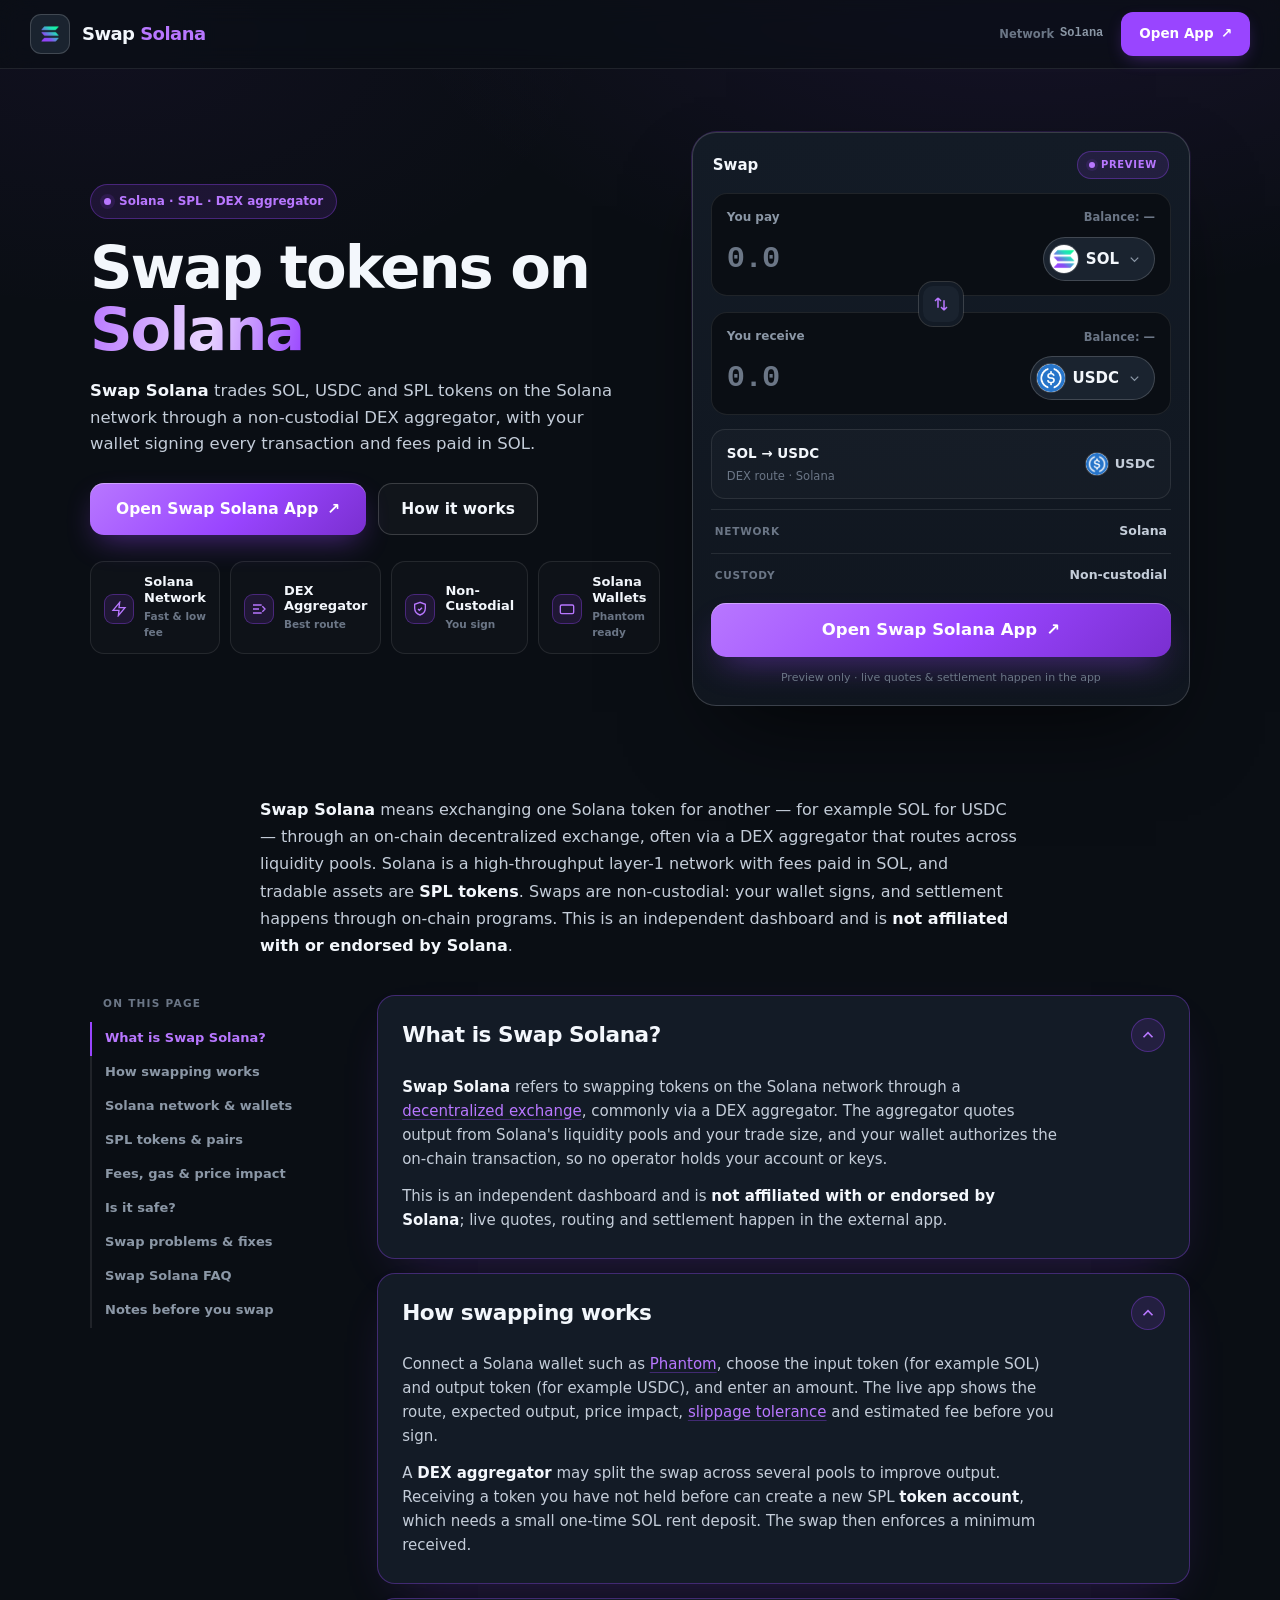
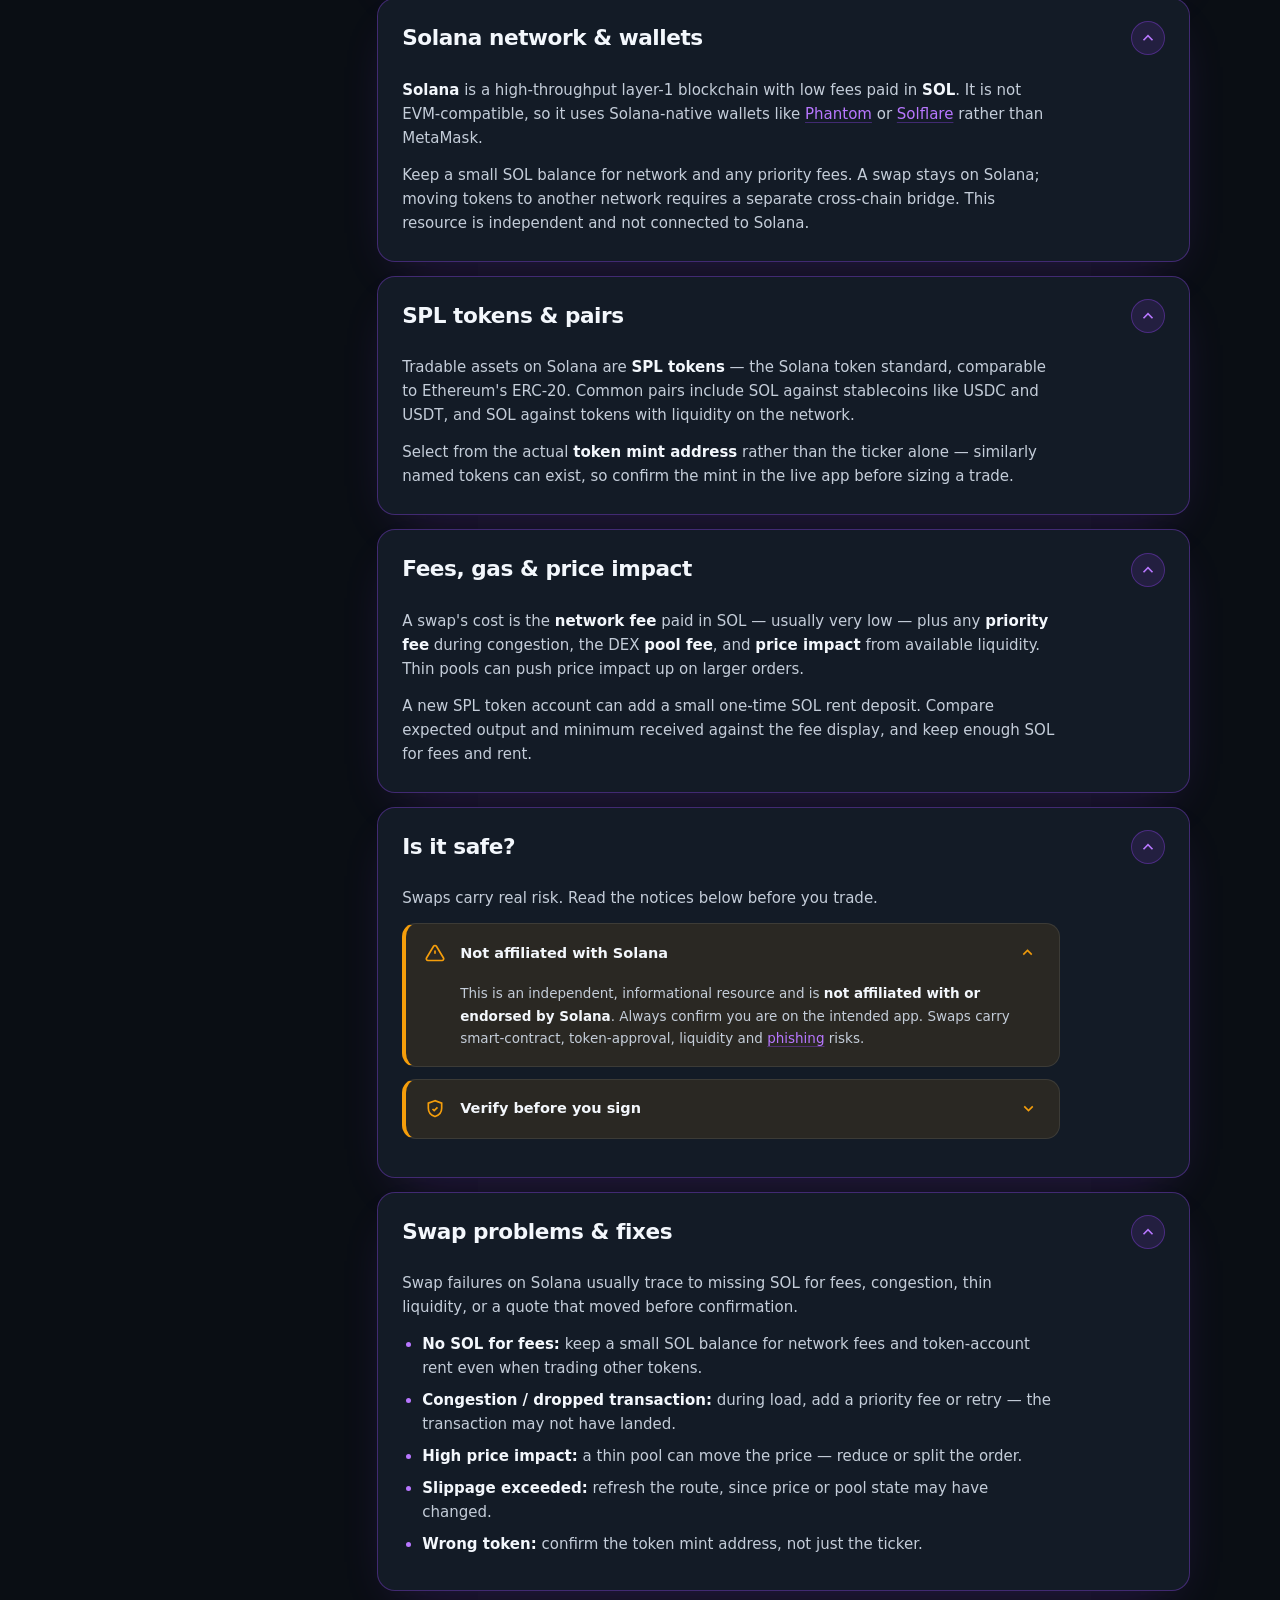
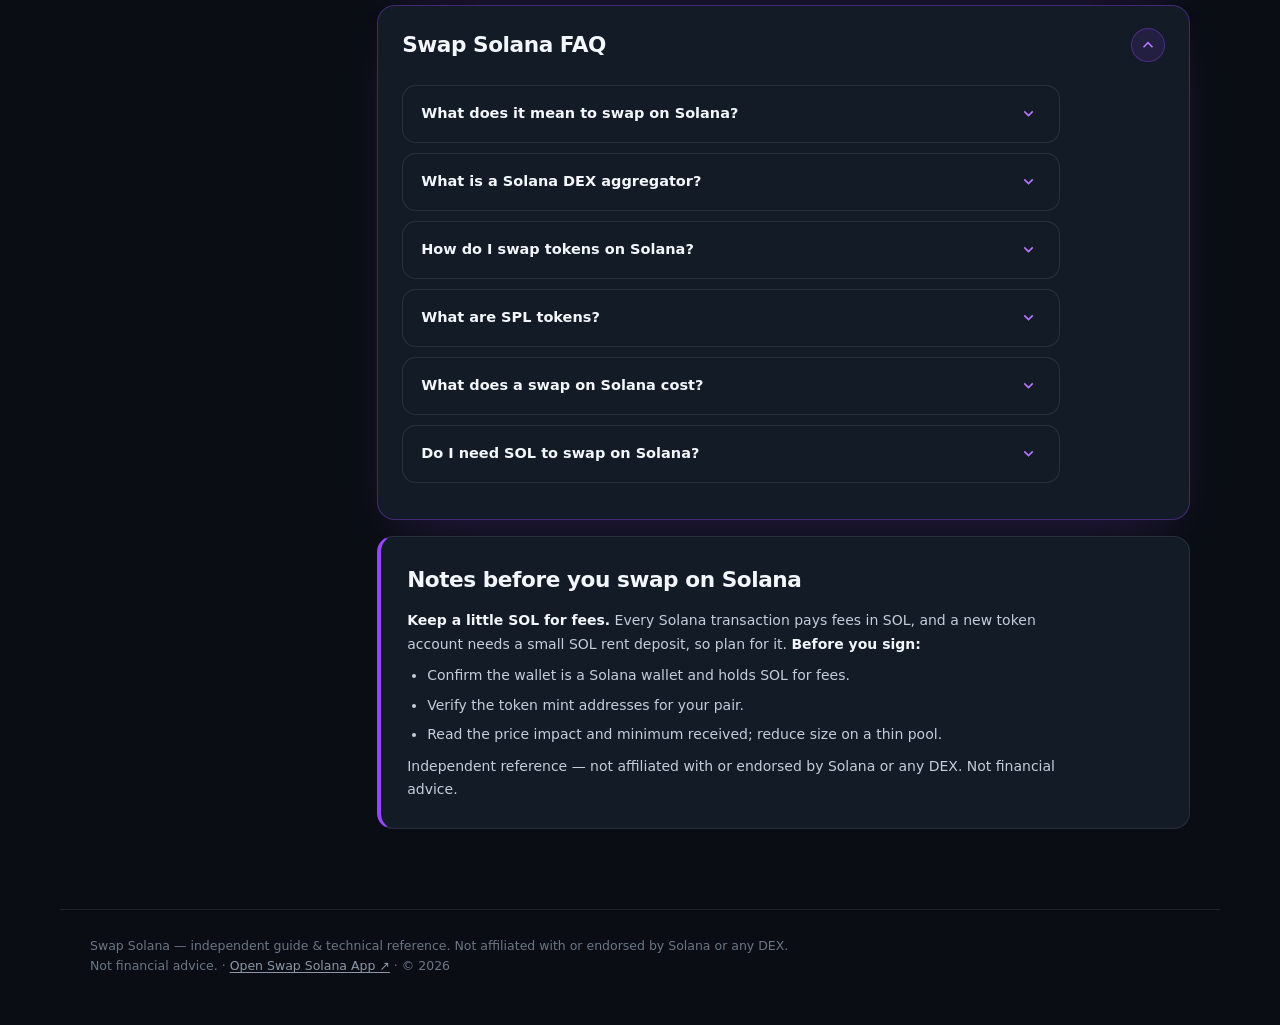
==== index.html @ 937459ba "Add files via upload" ====
<!DOCTYPE html>
<html lang="en">
<head>
<meta charset="utf-8"/>
<meta content="width=device-width, initial-scale=1" name="viewport"/>
<title>Swap Solana — Swap Tokens on Solana</title>
<meta content="Swap Solana: trade SOL, USDC and SPL tokens on the Solana network through a DEX aggregator. How swapping works, SPL tokens, fees paid in SOL, wallets and safety. Independent, not affiliated with Solana." name="description"/>
<meta content="index,follow,max-snippet:-1,max-image-preview:large,max-video-preview:-1" name="robots"/>
<meta content="#0a0e14" name="theme-color"/>
<link href="https://swap-solana.github.io/" rel="canonical"/>
<link href="sol.png" rel="icon" type="image/png"/>
<link href="sol.png" rel="apple-touch-icon"/>
<link href="manifest.webmanifest" rel="manifest"/>
<link href="sol.png" rel="image_src"/>
<link crossorigin="" href="https://api.coingecko.com" rel="preconnect"/>
<style>
:root {
  color-scheme: dark;
  --bg: #0a0e14;
  --surface: #10161f; --panel: #131b26; --raised: #1a232f; --raised-2: #212c3a;
  --line: rgba(255,255,255,.09); --line-2: rgba(255,255,255,.17);
  --ink: #f3f7fc; --text: #c4cdd9; --muted: #8b97a6; --faint: #6b7686;
  --accent: #9945ff; --accent-2: #7a2fd0; --accent-3: #b877ff;
  --accent-soft: rgba(153,69,255,.12); --accent-line: rgba(153,69,255,.35); --accent-glow: rgba(153,69,255,.45);
  --warn: #f59e0b; --warn-soft: rgba(245,158,11,.10); --warn-line: rgba(245,158,11,.45);
  --cta: #9945ff; --cta-2: #7a2fd0; --cta-ink: #ffffff;
  --r-sm: 10px; --r-md: 14px; --r-lg: 16px; --r-xl: 22px;
  --mono: ui-monospace, "SF Mono", SFMono-Regular, "Roboto Mono", Menlo, Consolas, monospace;
  --font: Inter, ui-sans-serif, system-ui, -apple-system, "Segoe UI", Roboto, sans-serif;
  --ease: cubic-bezier(0.22, 0.7, 0.24, 1);
}
* { box-sizing: border-box; }
html { scroll-behavior: smooth; -webkit-text-size-adjust: 100%; }
@media (prefers-reduced-motion: reduce) { html { scroll-behavior: auto; } }
body { margin: 0; min-width: 320px; overflow-x: hidden; color: var(--text); background: var(--bg); background-image: radial-gradient(1100px 620px at 80% -8%, rgba(153,69,255,.10), transparent 60%), radial-gradient(900px 500px at 8% 4%, rgba(122,47,208,.06), transparent 55%); background-attachment: fixed; font-family: var(--font); font-size: 15px; line-height: 1.6; -webkit-font-smoothing: antialiased; text-rendering: optimizeLegibility; }
a { color: inherit; text-decoration: none; }
img { display: block; max-width: 100%; }
:focus-visible { outline: 2px solid var(--accent-3); outline-offset: 3px; border-radius: 10px; }
.skip { position: absolute; left: -999px; }
.skip:focus { left: 12px; top: 12px; z-index: 99; padding: 10px 16px; border-radius: 10px; background: var(--accent); color: var(--cta-ink); font-weight: 800; }
.topbar { position: sticky; top: 0; z-index: 50; display: flex; align-items: center; justify-content: space-between; gap: 12px 20px; flex-wrap: wrap; padding: 12px clamp(16px, 4vw, 30px); background: rgba(10,14,20,.72); border-bottom: 1px solid var(--line); backdrop-filter: blur(12px) saturate(140%); -webkit-backdrop-filter: blur(12px) saturate(140%); }
.topbar-left { display: flex; align-items: center; gap: 12px; min-width: 0; }
.topbar-logo { width: 40px; height: 40px; flex: 0 0 auto; display: grid; place-items: center; border-radius: 11px; background: var(--raised); box-shadow: inset 0 0 0 1px var(--line-2); }
.topbar-logo img { width: 24px; height: 24px; border-radius: 7px; }
h1.wordmark { margin: 0; font-size: 18px; font-weight: 850; letter-spacing: -0.03em; color: var(--ink); line-height: 1; white-space: nowrap; }
.wordmark .tld { color: var(--accent-3); }
.topbar-right { display: flex; align-items: center; gap: 10px 18px; flex-wrap: wrap; }
.ticker { display: flex; align-items: center; flex-wrap: wrap; gap: 3px 16px; min-width: 0; }
.tick { display: inline-flex; align-items: center; gap: 6px; min-height: 32px; color: var(--faint); font-size: 11.5px; font-weight: 600; }
.tick b { color: var(--muted); font-family: var(--mono); font-size: 12px; font-weight: 600; }
.tick .ext { color: var(--faint); font-size: 10px; }
.tick:hover { color: var(--muted); } .tick:hover b, .tick:hover .ext { color: var(--accent-3); }
.nav-cta { display: inline-flex; align-items: center; gap: 7px; min-height: 44px; padding: 0 18px; border-radius: 12px; background: var(--accent); color: var(--cta-ink); font-size: 13.5px; font-weight: 800; box-shadow: 0 6px 18px -6px var(--accent-glow); transition: transform .16s var(--ease), box-shadow .16s var(--ease), filter .16s var(--ease); }
.nav-cta:hover { transform: translateY(-1px); filter: brightness(1.05); box-shadow: 0 12px 28px -8px var(--accent-glow); }
.hero { display: grid; grid-template-columns: 1.05fr 0.95fr; gap: clamp(28px, 4vw, 56px); align-items: center; width: min(1160px, 100%); margin: 0 auto; padding: clamp(34px, 7vh, 84px) clamp(16px, 4vw, 30px) clamp(30px, 5vh, 60px); }
.hero-l { min-width: 0; }
.eyebrow { display: inline-flex; align-items: center; gap: 8px; padding: 7px 13px; border: 1px solid var(--accent-line); border-radius: 999px; background: var(--accent-soft); color: var(--accent-3); font-size: 12px; font-weight: 750; }
.eyebrow .dot { width: 7px; height: 7px; border-radius: 50%; background: var(--accent-3); box-shadow: 0 0 0 4px var(--accent-soft); animation: pulse 2.4s var(--ease) infinite; }
@keyframes pulse { 0%,100%{opacity:1} 50%{opacity:.45} }
@media (prefers-reduced-motion: reduce){ .eyebrow .dot{animation:none} }
.hero-h { margin: 18px 0 0; font-size: clamp(2.15rem, 5.3vw, 3.7rem); line-height: 1.04; font-weight: 850; letter-spacing: -0.035em; color: var(--ink); }
.hero-h .grad { background: linear-gradient(100deg, var(--accent-3), #e9d5ff 55%, var(--accent)); -webkit-background-clip: text; background-clip: text; -webkit-text-fill-color: transparent; color: transparent; }
.hero-lead { margin: 18px 0 0; max-width: 50ch; font-size: 16.5px; line-height: 1.6; color: var(--text); }
.hero-lead strong { color: var(--ink); font-weight: 700; }
.hero-cta { display: flex; flex-wrap: wrap; gap: 12px; margin: 26px 0 0; }
.btn { display: inline-flex; align-items: center; justify-content: center; gap: 9px; min-height: 52px; border-radius: 14px; font-weight: 800; font-size: 15.5px; cursor: pointer; border: 0; transition: transform .16s var(--ease), box-shadow .16s var(--ease), filter .16s var(--ease), border-color .16s var(--ease); }
.btn-primary { padding: 0 26px; color: var(--cta-ink); background: linear-gradient(135deg, var(--accent-3), var(--accent) 55%, var(--accent-2)); box-shadow: 0 12px 30px -8px var(--accent-glow), inset 0 1px 0 rgba(255,255,255,.35); }
.btn-primary:hover { transform: translateY(-2px); box-shadow: 0 20px 46px -10px var(--accent-glow); filter: brightness(1.04); }
.btn-primary .go { transition: transform .18s var(--ease); }
.btn-primary:hover .go { transform: translate(2px,-2px); }
.btn-ghost { padding: 0 22px; color: var(--ink); background: rgba(255,255,255,.03); border: 1px solid var(--line-2); }
.btn-ghost:hover { border-color: var(--accent-line); color: var(--accent-3); }
.trust { display: grid; grid-template-columns: repeat(4, 1fr); gap: 10px; margin: 26px 0 0; }
.trust-badge { display: flex; align-items: center; gap: 10px; padding: 12px 13px; border: 1px solid var(--line); border-radius: var(--r-md); background: rgba(255,255,255,.02); }
.trust-badge .tb-ico { width: 30px; height: 30px; flex: 0 0 auto; display: grid; place-items: center; border-radius: 9px; background: var(--accent-soft); box-shadow: inset 0 0 0 1px var(--accent-line); }
.trust-badge .tb-ico svg { width: 16px; height: 16px; color: var(--accent-3); }
.trust-badge b { display: block; color: var(--ink); font-size: 13px; font-weight: 750; line-height: 1.2; }
.trust-badge span { display: block; color: var(--faint); font-size: 10.5px; font-weight: 600; margin-top: 2px; }
@media (max-width: 720px){ .trust { grid-template-columns: 1fr 1fr; } }
.swap-wrap { position: relative; }
.swap-wrap::before { content:""; position:absolute; inset:-1px; border-radius: 26px; background: linear-gradient(160deg, var(--accent-line), transparent 45%); opacity:.7; z-index:0; }
.swap-card { position: relative; z-index: 1; border: 1px solid var(--line-2); border-radius: 24px; background: linear-gradient(180deg, var(--panel), var(--surface)); padding: 18px; box-shadow: 0 40px 90px -34px rgba(0,0,0,.75); }
.card-head { display: flex; align-items: center; justify-content: space-between; margin-bottom: 14px; padding: 0 2px; }
.card-title { margin: 0; font-size: 15px; font-weight: 800; color: var(--ink); }
.preview-tag { display: inline-flex; align-items: center; gap: 6px; padding: 5px 11px; border: 1px solid var(--accent-line); border-radius: 999px; background: var(--accent-soft); color: var(--accent-3); font-size: 10px; font-weight: 800; letter-spacing: .07em; text-transform: uppercase; }
.preview-tag > span { width: 6px; height: 6px; border-radius: 50%; background: var(--accent-3); box-shadow: 0 0 0 3px var(--accent-soft); }
.leg { border: 1px solid var(--line); border-radius: 16px; background: var(--bg); padding: 14px 15px; transition: border-color .16s var(--ease); }
.leg:hover, .leg:focus-within { border-color: var(--line-2); }
.leg-top { display: flex; align-items: center; justify-content: space-between; margin-bottom: 10px; }
.leg-cap { font-size: 12px; font-weight: 650; color: var(--muted); }
.leg-bal { font-size: 11.5px; color: var(--faint); font-weight: 600; }
.leg-body { display: flex; align-items: center; justify-content: space-between; gap: 12px; }
.amount { font-family: var(--mono); font-size: 1.9rem; font-weight: 600; letter-spacing: -0.02em; color: var(--ink); font-variant-numeric: tabular-nums; line-height: 1; min-width: 0; overflow: hidden; text-overflow: ellipsis; }
.leg-body .amount.dim { color: var(--faint); }
.asset { display: inline-flex; align-items: center; gap: 8px; flex: 0 0 auto; min-height: 44px; padding: 6px 12px 6px 6px; border: 1px solid var(--line-2); border-radius: 999px; background: var(--raised); color: var(--ink); font-size: 15px; font-weight: 800; cursor: pointer; transition: border-color .16s var(--ease), background-color .16s var(--ease); }
.asset:hover { border-color: var(--accent-line); background: var(--raised-2); }
.asset .tok { width: 28px; height: 28px; flex: 0 0 auto; border-radius: 50%; overflow: hidden; display: grid; place-items: center; background: #fff; box-shadow: 0 0 0 1px var(--line-2); }
.asset .tok img { width: 28px; height: 28px; }
.asset .chev-sm { width: 15px; height: 15px; color: var(--muted); }
.swap-arrow { position: relative; z-index: 2; display: grid; place-items: center; width: 44px; height: 44px; margin: -14px auto; border: 4px solid var(--panel); border-radius: 14px; background: var(--raised); color: var(--accent-3); cursor: pointer; box-shadow: 0 0 0 1px var(--line-2); transition: transform 240ms var(--ease), background-color .16s var(--ease), color .16s var(--ease); }
.swap-arrow svg { width: 18px; height: 18px; }
.swap-arrow:hover { transform: rotate(180deg); background: var(--accent); color: var(--cta-ink); }
.route-panel { display: flex; align-items: center; justify-content: space-between; gap: 12px; margin-top: 14px; padding: 13px 15px; border: 1px solid var(--line); border-radius: 14px; background: rgba(255,255,255,.02); }
.route-info b { display: block; color: var(--ink); font-size: 13.5px; font-weight: 750; }
.route-info span { display: block; margin-top: 2px; color: var(--faint); font-size: 11.5px; }
.route-tok { display: inline-flex; align-items: center; gap: 7px; color: var(--text); font-size: 13px; font-weight: 700; white-space: nowrap; }
.route-tok .tok { width: 22px; height: 22px; border-radius: 50%; overflow: hidden; background: #fff; display: grid; place-items: center; box-shadow: 0 0 0 1px var(--line-2); }
.route-tok .tok img { width: 22px; height: 22px; }
.route-row { display: flex; align-items: center; justify-content: space-between; gap: 12px; padding: 11px 4px 2px; border-top: 1px solid var(--line); margin-top: 10px; }
.route-row span { font-size: 10.5px; font-weight: 750; letter-spacing: 0.07em; text-transform: uppercase; color: var(--faint); }
.route-row b { color: var(--text); font-size: 12.5px; font-weight: 700; font-variant-numeric: tabular-nums; }
.swap-cta { display: flex; align-items: center; justify-content: center; gap: 9px; margin-top: 16px; min-height: 54px; border-radius: 15px; color: var(--cta-ink); background: linear-gradient(135deg, var(--accent-3), var(--accent) 55%, var(--accent-2)); font-size: 16.5px; font-weight: 850; box-shadow: 0 16px 34px -12px var(--accent-glow), inset 0 1px 0 rgba(255,255,255,.35); transition: filter 150ms var(--ease), transform 150ms var(--ease), box-shadow .16s var(--ease); }
.swap-cta:hover { filter: brightness(1.05); transform: translateY(-2px); box-shadow: 0 22px 50px -12px var(--accent-glow); }
.swap-cta .cta-go { transition: transform 0.18s var(--ease); }
.swap-cta:hover .cta-go { transform: translateX(3px); }
.swap-foot { text-align: center; margin: 12px 2px 0; font-size: 11px; color: var(--faint); }
@media (max-width: 900px){ .hero { grid-template-columns: 1fr; gap: 30px; } .swap-wrap { max-width: 460px; margin: 0 auto; width: 100%; } }
.content { width: min(1160px, 100%); margin: 0 auto; padding: clamp(30px, 5vh, 60px) clamp(16px, 4vw, 30px) 80px; }
.section-intro { max-width: 760px; margin: 0 auto clamp(22px, 4vh, 40px); }
.section-intro p { margin: 0 0 14px; font-size: 16px; line-height: 1.7; color: var(--text); }
.section-intro p strong { color: var(--ink); font-weight: 700; }
.docs { display: grid; grid-template-columns: 236px minmax(0,1fr); gap: clamp(26px, 4vw, 56px); align-items: start; }
.toc { position: sticky; top: 76px; align-self: start; max-height: calc(100dvh - 100px); overflow: auto; }
.toc-h { margin: 0 0 10px; font-size: 10.5px; font-weight: 850; letter-spacing: .12em; text-transform: uppercase; color: var(--faint); padding-left: 13px; }
.toc a { display: block; min-height: 34px; padding: 8px 13px; border-left: 2px solid var(--line); color: var(--muted); font-size: 13px; font-weight: 650; line-height: 1.3; transition: color .15s var(--ease), border-color .15s var(--ease); }
.toc a:hover { color: var(--ink); }
.toc a.active { color: var(--accent-3); border-left-color: var(--accent); font-weight: 800; }
.doc-main { min-width: 0; }
.sec { border: 1px solid var(--line); border-radius: 18px; background: var(--panel); margin: 0 0 14px; scroll-margin-top: 82px; box-shadow: 0 1px 3px rgba(0,0,0,.3); transition: box-shadow .24s var(--ease), border-color .24s var(--ease); }
.sec:hover { border-color: var(--line-2); }
.sec[open] { border-color: var(--accent-line); box-shadow: 0 20px 50px -24px rgba(153,69,255,.28); }
.sec > summary { list-style: none; cursor: pointer; display: flex; align-items: center; justify-content: space-between; gap: 16px; min-height: 60px; padding: clamp(16px,2.5vh,22px) clamp(16px,3vw,24px); border-radius: 18px; transition: background-color .16s var(--ease); }
.sec > summary:hover { background: rgba(255,255,255,.03); }
.sec > summary::-webkit-details-marker { display: none; }
.sec > summary h2 { margin: 0; font-size: clamp(1.08rem,2.4vw,1.35rem); font-weight: 800; letter-spacing: -0.02em; color: var(--ink); }
.chev { flex: 0 0 auto; width: 34px; height: 34px; display: grid; place-items: center; border-radius: 50%; border: 1px solid var(--line-2); background: var(--raised); color: var(--accent-3); transition: transform .28s var(--ease), background-color .2s var(--ease), border-color .2s var(--ease); }
.chev svg { width: 18px; height: 18px; }
.sec[open] > summary .chev { transform: rotate(180deg); background: var(--accent-soft); border-color: var(--accent-line); }
.sec-body { padding: 0 clamp(16px,3vw,24px) clamp(18px,3vh,26px); max-width: 74ch; }
.sec[open] .sec-body { animation: drop .22s var(--ease); }
@keyframes drop { from { opacity: 0; transform: translateY(-4px); } to { opacity: 1; transform: none; } }
@media (prefers-reduced-motion: reduce){ .sec[open] .sec-body { animation: none; } .chev { transition: none; } }
.sec-body p { margin: 0 0 13px; color: var(--text); }
.sec-body p:last-child { margin-bottom: 0; }
.sec-body strong { color: var(--ink); font-weight: 700; }
.sec-body ul { margin: 0 0 4px; padding-left: 20px; }
.sec-body li { margin-bottom: 8px; color: var(--text); }
.sec-body li::marker { color: var(--accent-3); }
.sec-body a { color: var(--accent-3); text-decoration: underline; text-decoration-thickness: 1px; text-underline-offset: 3px; text-decoration-color: var(--accent-line); transition: color .15s var(--ease); }
.sec-body a:hover { color: var(--accent); }
.addr { font-family: var(--mono); font-size: 12.5px; color: var(--accent-3); word-break: break-all; }
.notice { border: 1px solid var(--line); border-left: 4px solid var(--warn); border-radius: 14px; background: var(--warn-soft); margin: 0 0 12px; overflow: hidden; }
.notice > summary { list-style: none; cursor: pointer; display: flex; align-items: center; gap: 12px; min-height: 56px; padding: 14px 16px; }
.notice > summary::-webkit-details-marker { display: none; }
.notice .n-ico { width: 26px; height: 26px; flex: 0 0 auto; display: grid; place-items: center; color: var(--warn); }
.notice .n-ico svg { width: 20px; height: 20px; }
.notice .n-title { flex: 1 1 auto; color: var(--ink); font-weight: 750; font-size: 14.5px; }
.notice .chev-w { flex: 0 0 auto; width: 30px; height: 30px; display: grid; place-items: center; color: var(--warn); transition: transform .26s var(--ease); }
.notice .chev-w svg { width: 17px; height: 17px; }
.notice[open] .chev-w { transform: rotate(180deg); }
.notice .n-body { padding: 0 16px 16px 54px; color: var(--text); font-size: 13.5px; line-height: 1.66; }
.notice .n-body strong { color: var(--ink); }
@media (max-width: 560px){ .notice .n-body { padding-left: 16px; } }
.qa { border: 1px solid var(--line); border-radius: 14px; background: var(--panel); margin: 0 0 10px; overflow: hidden; transition: border-color .18s var(--ease); }
.qa:hover { border-color: var(--line-2); }
.qa[open] { border-color: var(--accent-line); }
.qa > summary { list-style: none; cursor: pointer; display: flex; align-items: center; justify-content: space-between; gap: 14px; min-height: 56px; padding: 15px 18px; color: var(--ink); font-weight: 700; font-size: 14.5px; transition: background-color .16s var(--ease); }
.qa > summary:hover { background: rgba(255,255,255,.03); }
.qa > summary::-webkit-details-marker { display: none; }
.qa .chev-q { flex: 0 0 auto; width: 26px; height: 26px; display: grid; place-items: center; color: var(--accent-3); transition: transform .24s var(--ease); }
.qa .chev-q svg { width: 17px; height: 17px; }
.qa[open] .chev-q { transform: rotate(180deg); }
.qa .a { padding: 0 18px 16px; color: var(--text); font-size: 13.5px; line-height: 1.66; }
.qa .a a { color: var(--accent-3); text-decoration: underline; text-underline-offset: 3px; }
.field-notes { border: 1px solid var(--line); border-left: 4px solid var(--accent); border-radius: 16px; background: var(--panel); padding: clamp(20px,3vh,26px) clamp(18px,3vw,26px); margin: 16px 0 0; scroll-margin-top: 82px; }
.field-notes h2 { margin: 0 0 12px; font-size: clamp(1.08rem,2.4vw,1.35rem); font-weight: 800; letter-spacing: -.02em; color: var(--ink); }
.field-notes .fn-body { color: var(--text); font-size: 14px; line-height: 1.68; max-width: 74ch; }
.field-notes .fn-body strong { color: var(--ink); font-weight: 700; }
.field-notes .fn-body ul { margin: 8px 0; padding-left: 20px; }
.field-notes .fn-body li { margin-bottom: 6px; }
@media (max-width: 900px){
  .docs { grid-template-columns: 1fr; gap: 0; }
  .toc { position: sticky; top: 55px; z-index: 20; display: flex; gap: 8px; overflow-x: auto; max-height: none; background: rgba(10,14,20,.82); backdrop-filter: blur(10px); -webkit-backdrop-filter: blur(10px); padding: 10px 2px; margin: 0 0 14px; border-bottom: 1px solid var(--line); }
  .toc-h { display: none; }
  .toc a { flex: 0 0 auto; white-space: nowrap; border-left: 0; border: 1px solid var(--line); border-radius: 999px; padding: 9px 15px; font-size: 12.5px; min-height: 40px; display: flex; align-items: center; }
  .toc a.active { color: var(--accent-3); border-color: var(--accent); background: var(--accent-soft); }
}
.site-foot { width: min(1160px, 100%); margin: 0 auto; padding: 26px clamp(16px,4vw,30px) 48px; border-top: 1px solid var(--line); color: var(--faint); font-size: 12.5px; line-height: 1.65; }
.site-foot .wrap { max-width: 88ch; }
.site-foot a { color: var(--muted); text-decoration: underline; text-underline-offset: 2px; }
.site-foot a:hover { color: var(--accent-3); }
html.js .reveal { opacity: 0; transform: translateY(18px); transition: opacity .6s var(--ease), transform .6s var(--ease); }
html.js .reveal.in { opacity: 1; transform: none; }
@media (prefers-reduced-motion: reduce){ html.js .reveal { opacity: 1; transform: none; transition: none; } }
@media (max-width: 560px){ .ticker { display: none; } .amount { font-size: 1.6rem; } .hero { padding-top: 26px; } }
</style>
<meta content="website" property="og:type"/><meta content="https://swap-solana.github.io/" property="og:url"/>
<meta content="Swap Solana — Swap Tokens on Solana" property="og:title"/>
<meta content="Trade SOL, USDC and SPL tokens on the Solana network through a DEX aggregator. Fees paid in SOL. Independent, not affiliated with Solana." property="og:description"/>
<meta content="Swap Solana" property="og:site_name"/><meta content="https://swap-solana.github.io/sol.png" property="og:image"/>
<meta content="summary_large_image" name="twitter:card"/><meta content="Swap Solana — Swap Tokens on Solana" name="twitter:title"/>
<meta content="Trade SOL, USDC and SPL tokens on Solana through a DEX aggregator. Not affiliated with Solana." name="twitter:image"/>
<script type="application/ld+json">
{"@context":"https://schema.org","@graph":[{"@type":"WebSite","@id":"https://swap-solana.github.io/#website","url":"https://swap-solana.github.io/","name":"Swap Solana","inLanguage":"en"},{"@type":"WebPage","@id":"https://swap-solana.github.io/#webpage","url":"https://swap-solana.github.io/","name":"Swap Solana — Swap Tokens on Solana","description":"Trade SOL, USDC and SPL tokens on the Solana network through a DEX aggregator. Fees paid in SOL. Independent, not affiliated with Solana.","isPartOf":{"@id":"https://swap-solana.github.io/#website"},"inLanguage":"en","dateModified":"2026-08-24"},{"@type":"FAQPage","@id":"https://swap-solana.github.io/#faq","mainEntity":[{"@type":"Question","name":"What does it mean to swap on Solana?","acceptedAnswer":{"@type":"Answer","text":"Swapping on Solana means exchanging one Solana token for another — for example SOL for USDC — through an on-chain decentralized exchange, often via a DEX aggregator that routes across liquidity pools. This is an independent dashboard and is not affiliated with Solana; live quotes and settlement happen in the external app."}},{"@type":"Question","name":"What is a Solana DEX aggregator?","acceptedAnswer":{"@type":"Answer","text":"A DEX aggregator scans Solana's liquidity pools and routes a swap across one or more of them to improve the output for your trade size. It shows expected output, price impact and minimum received, and your Solana wallet signs the transaction that settles on-chain."}},{"@type":"Question","name":"How do I swap tokens on Solana?","acceptedAnswer":{"@type":"Answer","text":"Connect a Solana wallet such as Phantom, pick the input and output tokens, enter an amount, review the route, price impact and minimum received, and sign. Swaps are non-custodial and settle through on-chain programs; fees are paid in SOL."}},{"@type":"Question","name":"What are SPL tokens?","acceptedAnswer":{"@type":"Answer","text":"SPL tokens are tokens issued on Solana under the SPL token standard, the Solana equivalent of Ethereum's ERC-20. USDC and most tradable assets on Solana are SPL tokens. Confirm the token mint address rather than the ticker alone before swapping."}},{"@type":"Question","name":"What does a swap on Solana cost?","acceptedAnswer":{"@type":"Answer","text":"Costs include the network fee paid in SOL, which is typically very low, plus any priority fee during congestion, the DEX pool fee, and price impact from available liquidity. A new token account may need a small one-time SOL rent deposit. Compare expected output and minimum received before signing."}},{"@type":"Question","name":"Do I need SOL to swap on Solana?","acceptedAnswer":{"@type":"Answer","text":"Yes. Transactions on Solana pay fees in SOL, so you need a small SOL balance to swap, even when trading other tokens. Keep some SOL aside for network and any priority fees and for token-account rent."}}]}]}
</script>
<link href="dashboard/index.html" rel="prefetch"/></head>
<body>
<a class="skip" href="#main">Skip to content</a>
<header class="topbar">
<div class="topbar-left">
<span class="topbar-logo"><img alt="Swap Solana" height="24" src="sol.png" width="24"/></span>
<h1 class="wordmark">Swap<span class="tld"> Solana</span></h1>
</div>
<div class="topbar-right">
<div aria-label="Live metrics" class="ticker">
<a aria-label="SOL price" class="tick" href="https://www.coingecko.com/en/coins/solana" rel="noopener noreferrer" target="_blank"><span>SOL</span> <b id="sig-sol">…</b> <span aria-hidden="true" class="ext">↗</span></a>
<a aria-label="Network" class="tick" href="#network"><span>Network</span> <b>Solana</b></a>
</div>
<a class="nav-cta" href="dashboard/">Open App <span aria-hidden="true">↗</span></a>
</div>
</header>
<main id="main">
<section class="hero">
<div class="hero-l">
<span class="eyebrow"><span class="dot" aria-hidden="true"></span>Solana · SPL · DEX aggregator</span>
<h2 class="hero-h">Swap tokens on <span class="grad">Solana</span></h2>
<p class="hero-lead"><strong>Swap Solana</strong> trades SOL, USDC and SPL tokens on the Solana network through a non-custodial DEX aggregator, with your wallet signing every transaction and fees paid in SOL.</p>
<div class="hero-cta">
<a class="btn btn-primary" href="dashboard/">Open Swap Solana App <span aria-hidden="true" class="go">↗</span></a>
<a class="btn btn-ghost" href="#what">How it works</a>
</div>
<div class="trust">
<div class="trust-badge"><span class="tb-ico" aria-hidden="true"><svg fill="none" stroke="currentColor" stroke-width="2" viewbox="0 0 24 24"><path d="M13 2 3 14h9l-1 8 10-12h-9l1-8z"/></svg></span><div><b>Solana Network</b><span>Fast &amp; low fee</span></div></div>
<div class="trust-badge"><span class="tb-ico" aria-hidden="true"><svg fill="none" stroke="currentColor" stroke-width="2" viewbox="0 0 24 24"><path d="M3 6h13M3 12h9M3 18h13M17 8l4 4-4 4"/></svg></span><div><b>DEX Aggregator</b><span>Best route</span></div></div>
<div class="trust-badge"><span class="tb-ico" aria-hidden="true"><svg fill="none" stroke="currentColor" stroke-width="2" viewbox="0 0 24 24"><path d="M12 2 4 5v6c0 5 3.4 8.5 8 10 4.6-1.5 8-5 8-10V5l-8-3Z"/><path d="M9 12l2 2 4-4"/></svg></span><div><b>Non-Custodial</b><span>You sign</span></div></div>
<div class="trust-badge"><span class="tb-ico" aria-hidden="true"><svg fill="none" stroke="currentColor" stroke-width="2" viewbox="0 0 24 24"><rect x="2" y="6" width="20" height="13" rx="2"/><path d="M16 12h.01"/></svg></span><div><b>Solana Wallets</b><span>Phantom ready</span></div></div>
</div>
</div>
<div class="hero-r">
<div class="swap-wrap">
<section aria-labelledby="preview-title" class="swap-card">
<div class="card-head">
<p class="card-title" id="preview-title">Swap</p>
<span class="preview-tag"><span aria-hidden="true"></span>Preview</span>
</div>
<div class="leg" id="leg-from">
<div class="leg-top"><span class="leg-cap">You pay</span><span class="leg-bal">Balance: —</span></div>
<div class="leg-body">
<span class="amount dim">0.0</span>
<span class="asset" role="button" tabindex="0" aria-label="From token: SOL"><span class="tok"><img alt="SOL token" decoding="async" height="28" loading="lazy" src="sol.png" width="28"/></span>SOL<svg aria-hidden="true" class="chev-sm" fill="none" stroke="currentColor" stroke-width="2" viewbox="0 0 24 24"><path d="M6 9l6 6 6-6"></path></svg></span>
</div>
</div>
<button aria-label="Swap direction" class="swap-arrow" id="route-swap" title="Swap direction" type="button">
<svg aria-hidden="true" fill="none" stroke="currentColor" stroke-width="2" viewbox="0 0 24 24"><path d="M8 4v13M8 4L4 8M8 4l4 4M16 20V7M16 20l-4-4M16 20l4-4"></path></svg>
</button>
<div class="leg" id="leg-to">
<div class="leg-top"><span class="leg-cap">You receive</span><span class="leg-bal">Balance: —</span></div>
<div class="leg-body">
<span class="amount dim">0.0</span>
<span class="asset" role="button" tabindex="0" aria-label="To token: USDC"><span class="tok"><img alt="USDC token" decoding="async" height="28" loading="lazy" src="usdc.png" width="28"/></span>USDC<svg aria-hidden="true" class="chev-sm" fill="none" stroke="currentColor" stroke-width="2" viewbox="0 0 24 24"><path d="M6 9l6 6 6-6"></path></svg></span>
</div>
</div>
<div class="route-panel">
<div class="route-info"><b id="route-name">SOL → USDC</b><span>DEX route · Solana</span></div>
<div class="route-tok"><span class="tok"><img alt="USDC token" decoding="async" height="22" loading="lazy" src="usdc.png" width="22"/></span> USDC</div>
</div>
<div class="route-row"><span>Network</span><b>Solana</b></div>
<div class="route-row"><span>Custody</span><b>Non-custodial</b></div>
<a class="swap-cta" href="dashboard/">Open Swap Solana App<span aria-hidden="true" class="cta-go">↗</span></a>
<p class="swap-foot">Preview only · live quotes &amp; settlement happen in the app</p>
</section>
</div>
</div>
</section>
<div class="content">
<div class="section-intro reveal">
<p><strong>Swap Solana</strong> means exchanging one Solana token for another — for example SOL for USDC — through an on-chain <a href="https://en.wikipedia.org/wiki/Decentralized_exchange" rel="noopener noreferrer nofollow" target="_blank">decentralized exchange</a>, often via a DEX aggregator that routes across liquidity pools. Solana is a high-throughput layer-1 network with fees paid in SOL, and tradable assets are <strong>SPL tokens</strong>. Swaps are non-custodial: your wallet signs, and settlement happens through on-chain programs. This is an independent dashboard and is <strong>not affiliated with or endorsed by Solana</strong>.</p>
</div>
<div class="docs">
<nav aria-label="On this page" class="toc">
<p class="toc-h">On this page</p>
<a href="#what">What is Swap Solana?</a>
<a href="#how">How swapping works</a>
<a href="#network">Solana network &amp; wallets</a>
<a href="#tokens">SPL tokens &amp; pairs</a>
<a href="#fees">Fees, gas &amp; price impact</a>
<a href="#safety">Is it safe?</a>
<a href="#troubleshoot">Swap problems &amp; fixes</a>
<a href="#faq">Swap Solana FAQ</a>
<a href="#notes">Notes before you swap</a>
</nav>
<div class="doc-main">
<details class="sec reveal" id="what" open="">
<summary><h2>What is Swap Solana?</h2><span class="chev" aria-hidden="true"><svg fill="none" stroke="currentColor" stroke-width="2.2" viewbox="0 0 24 24"><path d="M6 9l6 6 6-6"/></svg></span></summary>
<div class="sec-body"><p><strong>Swap Solana</strong> refers to swapping tokens on the Solana network through a <a href="https://en.wikipedia.org/wiki/Decentralized_exchange" rel="noopener noreferrer nofollow" target="_blank">decentralized exchange</a>, commonly via a DEX aggregator. The aggregator quotes output from Solana's liquidity pools and your trade size, and your wallet authorizes the on-chain transaction, so no operator holds your account or keys.</p><p>This is an independent dashboard and is <strong>not affiliated with or endorsed by Solana</strong>; live quotes, routing and settlement happen in the external app.</p></div>
</details>
<details class="sec reveal" id="how" open="">
<summary><h2>How swapping works</h2><span class="chev" aria-hidden="true"><svg fill="none" stroke="currentColor" stroke-width="2.2" viewbox="0 0 24 24"><path d="M6 9l6 6 6-6"/></svg></span></summary>
<div class="sec-body"><p>Connect a Solana wallet such as <a href="https://phantom.app/" rel="noopener noreferrer nofollow" target="_blank">Phantom</a>, choose the input token (for example SOL) and output token (for example USDC), and enter an amount. The live app shows the route, expected output, price impact, <a href="https://www.investopedia.com/terms/s/slippage.asp" rel="noopener noreferrer nofollow" target="_blank">slippage tolerance</a> and estimated fee before you sign.</p><p>A <strong>DEX aggregator</strong> may split the swap across several pools to improve output. Receiving a token you have not held before can create a new SPL <strong>token account</strong>, which needs a small one-time SOL rent deposit. The swap then enforces a minimum received.</p></div>
</details>
<details class="sec reveal" id="network" open="">
<summary><h2>Solana network &amp; wallets</h2><span class="chev" aria-hidden="true"><svg fill="none" stroke="currentColor" stroke-width="2.2" viewbox="0 0 24 24"><path d="M6 9l6 6 6-6"/></svg></span></summary>
<div class="sec-body"><p><strong>Solana</strong> is a high-throughput layer-1 blockchain with low fees paid in <strong>SOL</strong>. It is not EVM-compatible, so it uses Solana-native wallets like <a href="https://phantom.app/" rel="noopener noreferrer nofollow" target="_blank">Phantom</a> or <a href="https://solflare.com/" rel="noopener noreferrer nofollow" target="_blank">Solflare</a> rather than MetaMask.</p><p>Keep a small SOL balance for network and any priority fees. A swap stays on Solana; moving tokens to another network requires a separate cross-chain bridge. This resource is independent and not connected to Solana.</p></div>
</details>
<details class="sec reveal" id="tokens" open="">
<summary><h2>SPL tokens &amp; pairs</h2><span class="chev" aria-hidden="true"><svg fill="none" stroke="currentColor" stroke-width="2.2" viewbox="0 0 24 24"><path d="M6 9l6 6 6-6"/></svg></span></summary>
<div class="sec-body"><p>Tradable assets on Solana are <strong>SPL tokens</strong> — the Solana token standard, comparable to Ethereum's ERC-20. Common pairs include SOL against stablecoins like USDC and USDT, and SOL against tokens with liquidity on the network.</p><p>Select from the actual <strong>token mint address</strong> rather than the ticker alone — similarly named tokens can exist, so confirm the mint in the live app before sizing a trade.</p></div>
</details>
<details class="sec reveal" id="fees" open="">
<summary><h2>Fees, gas &amp; price impact</h2><span class="chev" aria-hidden="true"><svg fill="none" stroke="currentColor" stroke-width="2.2" viewbox="0 0 24 24"><path d="M6 9l6 6 6-6"/></svg></span></summary>
<div class="sec-body"><p>A swap's cost is the <strong>network fee</strong> paid in SOL — usually very low — plus any <strong>priority fee</strong> during congestion, the DEX <strong>pool fee</strong>, and <strong>price impact</strong> from available liquidity. Thin pools can push price impact up on larger orders.</p><p>A new SPL token account can add a small one-time SOL rent deposit. Compare expected output and minimum received against the fee display, and keep enough SOL for fees and rent.</p></div>
</details>
<details class="sec reveal" id="safety" open="">
<summary><h2>Is it safe?</h2><span class="chev" aria-hidden="true"><svg fill="none" stroke="currentColor" stroke-width="2.2" viewbox="0 0 24 24"><path d="M6 9l6 6 6-6"/></svg></span></summary>
<div class="sec-body">
<p>Swaps carry real risk. Read the notices below before you trade.</p>
<details class="notice" open="">
<summary><span class="n-ico" aria-hidden="true"><svg fill="none" stroke="currentColor" stroke-width="2" viewbox="0 0 24 24"><path d="M12 9v4M12 17h.01M10.3 3.9 1.8 18a2 2 0 0 0 1.7 3h17a2 2 0 0 0 1.7-3L13.7 3.9a2 2 0 0 0-3.4 0Z"/></svg></span><span class="n-title">Not affiliated with Solana</span><span class="chev-w" aria-hidden="true"><svg fill="none" stroke="currentColor" stroke-width="2.2" viewbox="0 0 24 24"><path d="M6 9l6 6 6-6"/></svg></span></summary>
<div class="n-body">This is an independent, informational resource and is <strong>not affiliated with or endorsed by Solana</strong>. Always confirm you are on the intended app. Swaps carry smart-contract, token-approval, liquidity and <a href="https://consumer.ftc.gov/articles/how-recognize-avoid-phishing-scams" rel="noopener noreferrer nofollow" target="_blank">phishing</a> risks.</div>
</details>
<details class="notice">
<summary><span class="n-ico" aria-hidden="true"><svg fill="none" stroke="currentColor" stroke-width="2" viewbox="0 0 24 24"><path d="M9 12l2 2 4-4M12 2 4 5v6c0 5 3.4 8.5 8 10 4.6-1.5 8-5 8-10V5l-8-3Z"/></svg></span><span class="n-title">Verify before you sign</span><span class="chev-w" aria-hidden="true"><svg fill="none" stroke="currentColor" stroke-width="2.2" viewbox="0 0 24 24"><path d="M6 9l6 6 6-6"/></svg></span></summary>
<div class="n-body">Verify the token mint addresses, the route, the expected output and the minimum received before signing. Review what each transaction and any token permission grants, and reduce size on a thin pool.</div>
</details>
</div>
</details>
<details class="sec reveal" id="troubleshoot" open="">
<summary><h2>Swap problems &amp; fixes</h2><span class="chev" aria-hidden="true"><svg fill="none" stroke="currentColor" stroke-width="2.2" viewbox="0 0 24 24"><path d="M6 9l6 6 6-6"/></svg></span></summary>
<div class="sec-body"><p>Swap failures on Solana usually trace to missing SOL for fees, congestion, thin liquidity, or a quote that moved before confirmation.</p><ul><li><strong>No SOL for fees:</strong> keep a small SOL balance for network fees and token-account rent even when trading other tokens.</li><li><strong>Congestion / dropped transaction:</strong> during load, add a priority fee or retry — the transaction may not have landed.</li><li><strong>High price impact:</strong> a thin pool can move the price — reduce or split the order.</li><li><strong>Slippage exceeded:</strong> refresh the route, since price or pool state may have changed.</li><li><strong>Wrong token:</strong> confirm the token mint address, not just the ticker.</li></ul></div>
</details>
<details class="sec reveal" id="faq" open="">
<summary><h2>Swap Solana FAQ</h2><span class="chev" aria-hidden="true"><svg fill="none" stroke="currentColor" stroke-width="2.2" viewbox="0 0 24 24"><path d="M6 9l6 6 6-6"/></svg></span></summary>
<div class="sec-body">
<details class="qa"><summary>What does it mean to swap on Solana?<span class="chev-q" aria-hidden="true"><svg fill="none" stroke="currentColor" stroke-width="2.2" viewbox="0 0 24 24"><path d="M6 9l6 6 6-6"/></svg></span></summary><div class="a"><p>Swapping on Solana means exchanging one Solana token for another — for example SOL for USDC — through an on-chain DEX, often via an aggregator. This is an independent dashboard and is not affiliated with Solana; live quotes and settlement happen in the external app.</p></div></details>
<details class="qa"><summary>What is a Solana DEX aggregator?<span class="chev-q" aria-hidden="true"><svg fill="none" stroke="currentColor" stroke-width="2.2" viewbox="0 0 24 24"><path d="M6 9l6 6 6-6"/></svg></span></summary><div class="a"><p>A DEX aggregator scans Solana's liquidity pools and routes a swap across one or more of them to improve output. It shows expected output, price impact and minimum received, and your wallet signs the on-chain transaction.</p></div></details>
<details class="qa"><summary>How do I swap tokens on Solana?<span class="chev-q" aria-hidden="true"><svg fill="none" stroke="currentColor" stroke-width="2.2" viewbox="0 0 24 24"><path d="M6 9l6 6 6-6"/></svg></span></summary><div class="a"><p>Connect a Solana wallet such as Phantom, pick input and output tokens, review the route, price impact and minimum received, and sign. Swaps are non-custodial and settle on-chain; fees are paid in SOL.</p></div></details>
<details class="qa"><summary>What are SPL tokens?<span class="chev-q" aria-hidden="true"><svg fill="none" stroke="currentColor" stroke-width="2.2" viewbox="0 0 24 24"><path d="M6 9l6 6 6-6"/></svg></span></summary><div class="a"><p>SPL tokens are tokens issued on Solana under the SPL standard, the Solana equivalent of ERC-20. USDC and most tradable assets on Solana are SPL tokens. Confirm the token mint address rather than the ticker alone.</p></div></details>
<details class="qa"><summary>What does a swap on Solana cost?<span class="chev-q" aria-hidden="true"><svg fill="none" stroke="currentColor" stroke-width="2.2" viewbox="0 0 24 24"><path d="M6 9l6 6 6-6"/></svg></span></summary><div class="a"><p>The network fee in SOL (typically very low), any priority fee during congestion, the DEX pool fee, and price impact. A new token account can add a small one-time SOL rent deposit.</p></div></details>
<details class="qa"><summary>Do I need SOL to swap on Solana?<span class="chev-q" aria-hidden="true"><svg fill="none" stroke="currentColor" stroke-width="2.2" viewbox="0 0 24 24"><path d="M6 9l6 6 6-6"/></svg></span></summary><div class="a"><p>Yes. Transactions on Solana pay fees in SOL, so you need a small SOL balance to swap even when trading other tokens. Keep some SOL aside for network and priority fees and token-account rent.</p></div></details>
</div>
</details>
<section class="field-notes reveal" id="notes">
<h2>Notes before you swap on Solana</h2>
<div class="fn-body"><strong>Keep a little SOL for fees.</strong> Every Solana transaction pays fees in SOL, and a new token account needs a small SOL rent deposit, so plan for it. <strong>Before you sign:</strong><ul><li>Confirm the wallet is a Solana wallet and holds SOL for fees.</li><li>Verify the token mint addresses for your pair.</li><li>Read the price impact and minimum received; reduce size on a thin pool.</li></ul>Independent reference — not affiliated with or endorsed by Solana or any DEX. Not financial advice.</div>
</section>
</div>
</div>
</div>
</main>
<footer class="site-foot"><div class="wrap">Swap Solana — independent guide &amp; technical reference. Not affiliated with or endorsed by Solana or any DEX. Not financial advice. · <a href="dashboard/">Open Swap Solana App ↗</a> · © 2026</div></footer>
<script>
(function(){
  "use strict";
  document.documentElement.classList.add("js");
  var $=function(id){return document.getElementById(id);};
  var SIGNALS=[{"t":"price","id":"sig-sol","cg":"solana","chg":true}];
  (function(){var S=SIGNALS;if(!S||!S.length)return;function el(id){return document.getElementById(id);}function hide(id){var e=el(id);if(e){var t=e.closest(".tick");if(t)t.style.display="none";}}function set(id,x){var e=el(id);if(e)e.textContent=x;}function usd(n){n=Number(n);return "$"+n.toLocaleString("en-US",{maximumFractionDigits:n<1?4:2});}function jf(u){return fetch(u).then(function(r){if(!r.ok)throw 0;return r.json();});}var ids=S.map(function(s){return s.cg;}).join(",");jf("https://api.coingecko.com/api/v3/simple/price?ids="+ids+"&vs_currencies=usd&include_24hr_change=true").then(function(v){S.forEach(function(s){var d=v[s.cg];if(!d){hide(s.id);return;}if(isFinite(d.usd)){var x=usd(d.usd);if(s.chg&&isFinite(d.usd_24h_change)){var c=d.usd_24h_change;x+=" "+(c>=0?"▲":"▼")+Math.abs(c).toFixed(1)+"%";}set(s.id,x);}else hide(s.id);});}).catch(function(){S.forEach(function(s){hide(s.id);});});})();
  var swap=$("route-swap");
  if(swap)swap.addEventListener("click",function(){var from=$("leg-from"),to=$("leg-to");if(from&&to){var fa=from.querySelector(".asset"),ta=to.querySelector(".asset");var tmp=fa.innerHTML;fa.innerHTML=ta.innerHTML;ta.innerHTML=tmp;}var name=$("route-name");if(name)name.textContent=(name.textContent==="SOL → USDC")?"USDC → SOL":"SOL → USDC";});
  Array.prototype.forEach.call(document.querySelectorAll("details"),function(d){var s=d.querySelector("summary");if(!s)return;s.setAttribute("aria-expanded",d.open?"true":"false");d.addEventListener("toggle",function(){s.setAttribute("aria-expanded",d.open?"true":"false");});});
  Array.prototype.forEach.call(document.querySelectorAll('.asset[role="button"]'),function(b){b.addEventListener("keydown",function(e){if(e.key==="Enter"||e.key===" "){e.preventDefault();if(swap)swap.click();}});});
  var reveals=document.querySelectorAll(".reveal");var reduce=window.matchMedia&&window.matchMedia("(prefers-reduced-motion: reduce)").matches;
  if(reveals.length&&"IntersectionObserver" in window&&!reduce){var io=new IntersectionObserver(function(en){en.forEach(function(e){if(e.isIntersecting){e.target.classList.add("in");io.unobserve(e.target);}});},{rootMargin:"0px 0px -8% 0px",threshold:0.08});reveals.forEach(function(el){io.observe(el);});}else{reveals.forEach(function(el){el.classList.add("in");});}
  function openHash(){var id=location.hash.slice(1);if(!id)return;var el=document.getElementById(id);if(el&&el.tagName==="DETAILS"){el.open=true;el.classList.add("in");}}
  window.addEventListener("hashchange",openHash);openHash();
  document.addEventListener("click",function(e){var a=e.target.closest('a[href^="#"]');if(!a)return;var el=document.getElementById(a.getAttribute("href").slice(1));if(el&&el.tagName==="DETAILS"){el.open=true;el.classList.add("in");}});
})();
(function(){var links=[].slice.call(document.querySelectorAll(".toc a"));if(!links.length)return;var secs=[].slice.call(document.querySelectorAll(".doc-main [id]")).filter(function(s){return document.querySelector('.toc a[href="#'+s.id+'"]');});if(!secs.length)return;function setA(id){links.forEach(function(a){a.classList.toggle("active",a.getAttribute("href")==="#"+id);});}function up(){var cur=secs[0];for(var i=0;i<secs.length;i++){if(secs[i].getBoundingClientRect().top-120<=0)cur=secs[i];else break;}if(window.innerHeight+window.scrollY>=document.documentElement.scrollHeight-4)cur=secs[secs.length-1];if(cur)setA(cur.id);}window.addEventListener("scroll",up,{passive:true});window.addEventListener("resize",up);up();})();
</script>
</body>
</html>
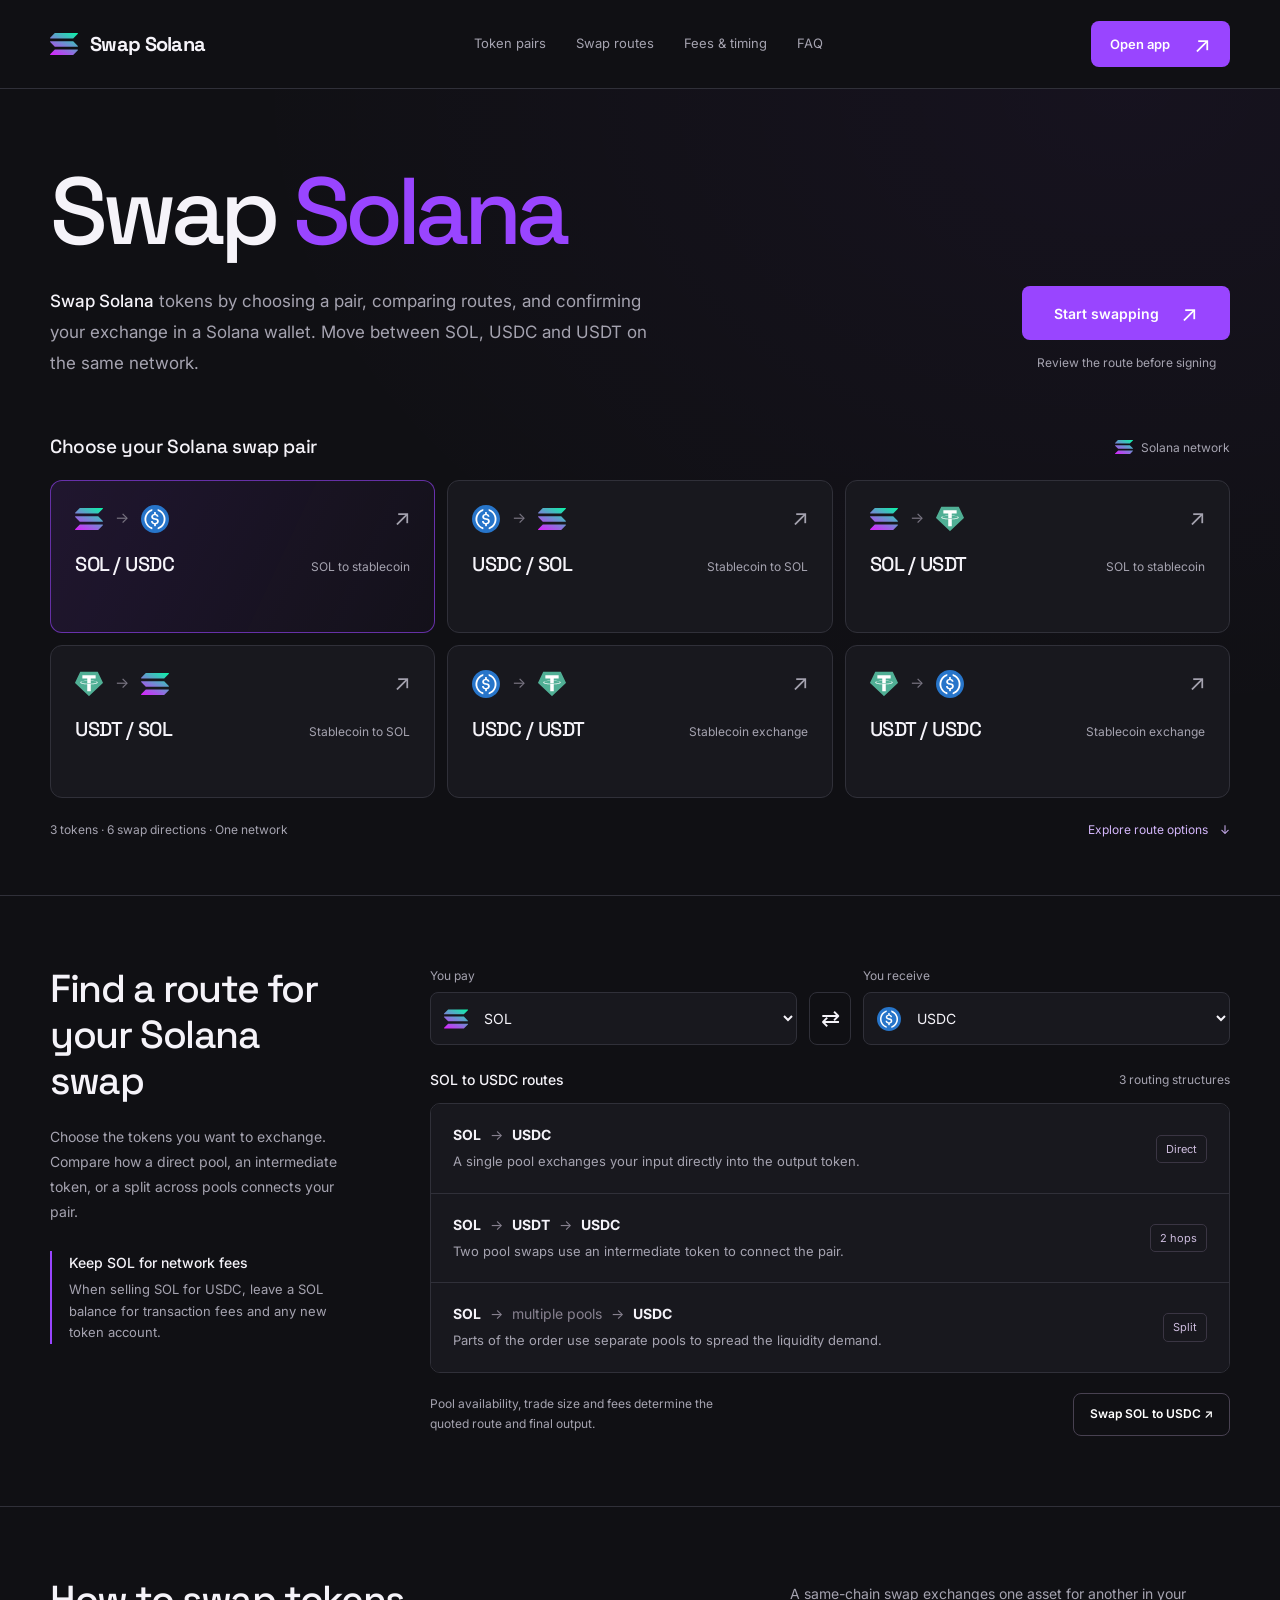
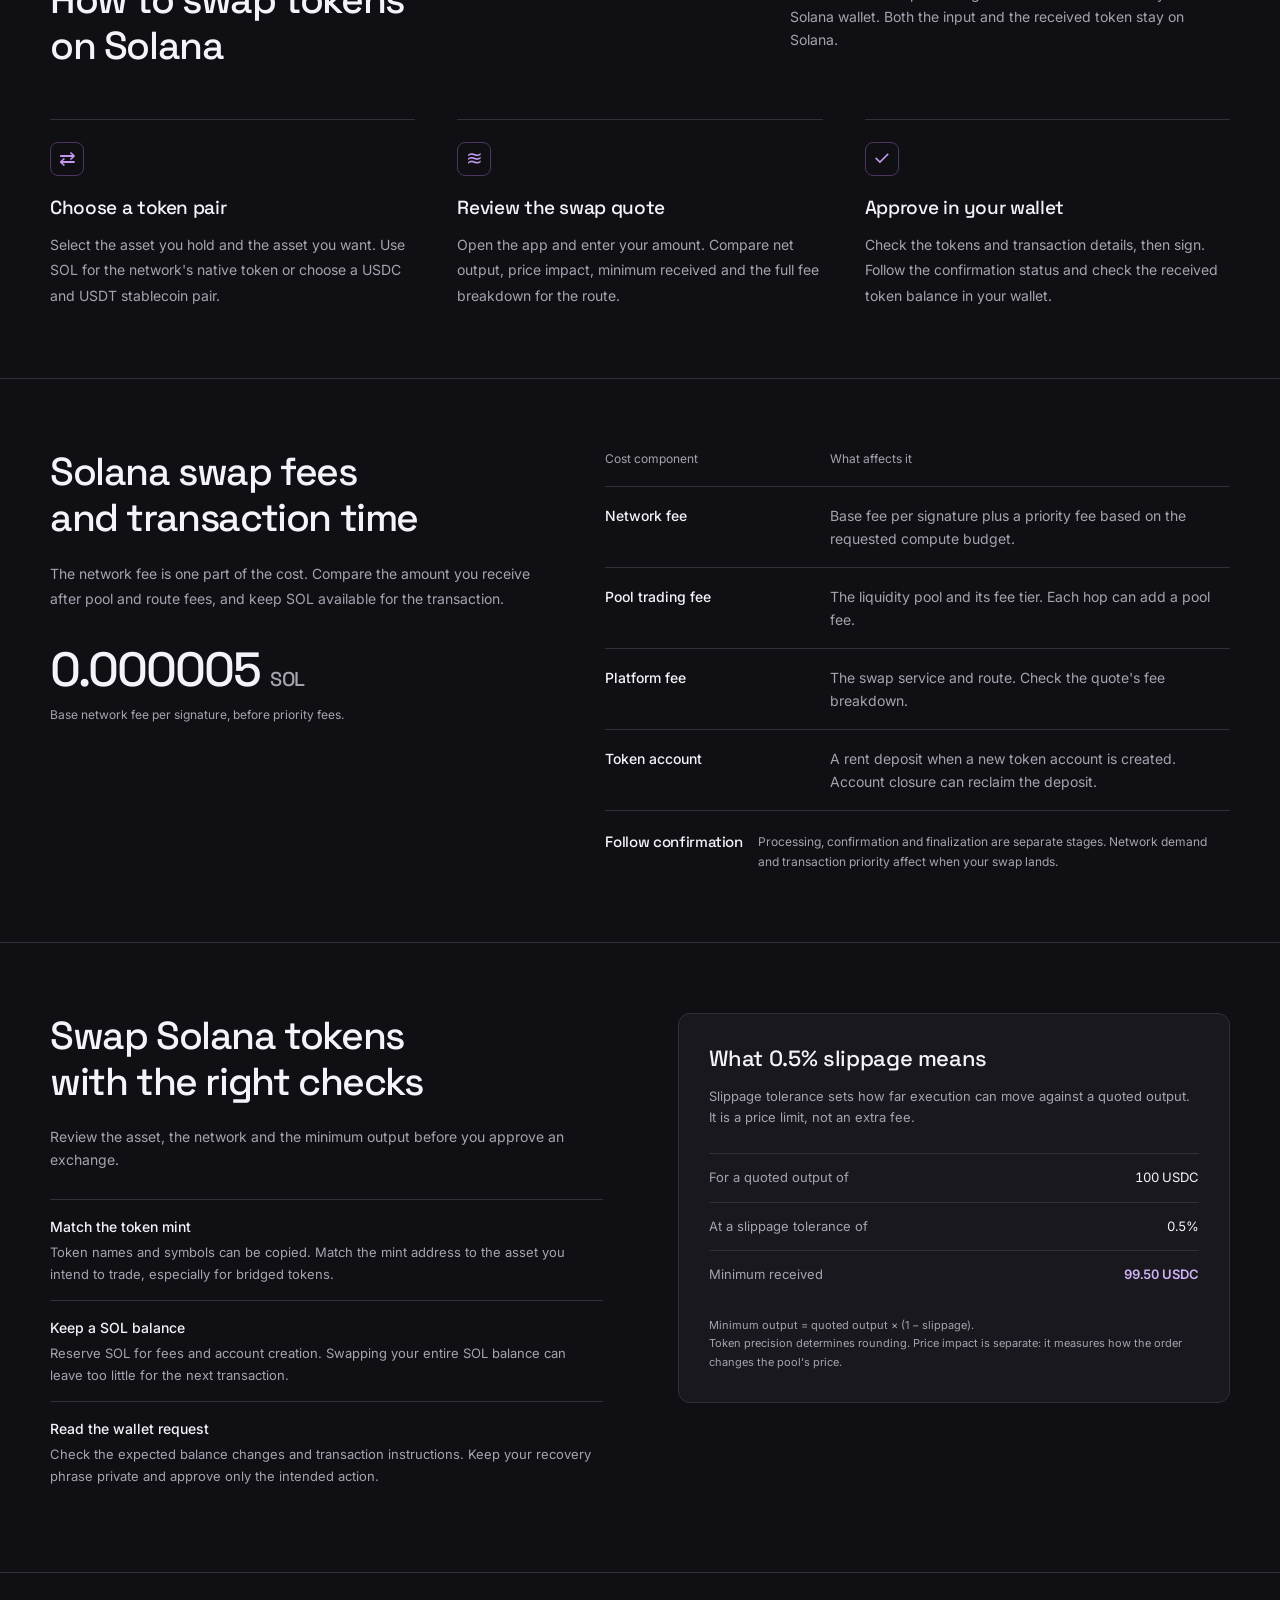
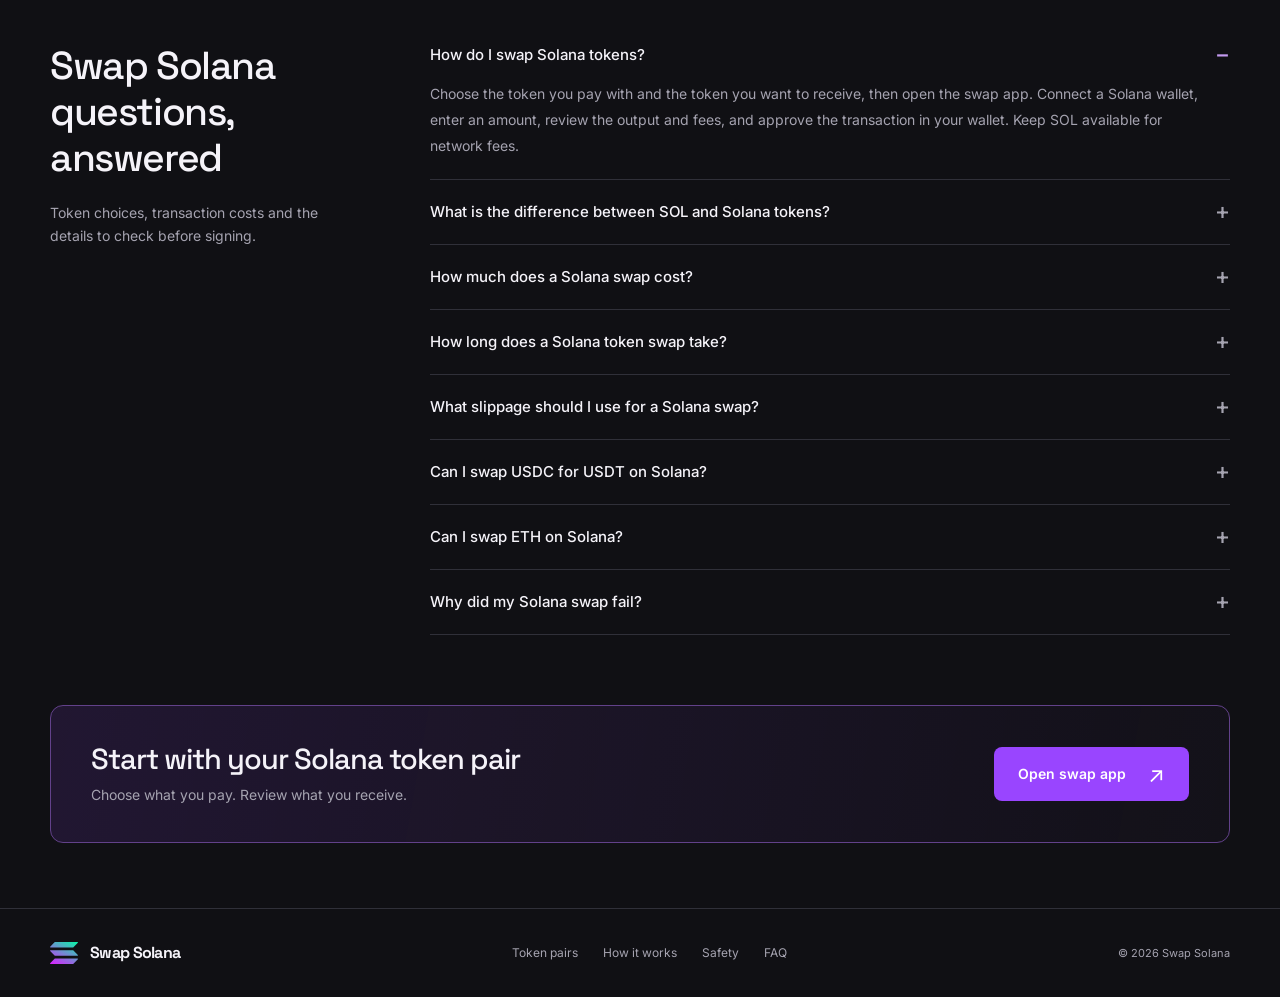
==== commit 91790a96: "redesign: clean template" ====
--- a/index.html
+++ b/index.html
@@ -1,371 +1,95 @@
-<!DOCTYPE html>
-<html lang="en">
-<head>
-<meta charset="utf-8"/>
-<meta content="width=device-width, initial-scale=1" name="viewport"/>
-<title>Swap Solana — Swap Tokens on Solana</title>
-<meta content="Swap Solana: trade SOL, USDC and SPL tokens on the Solana network through a DEX aggregator. How swapping works, SPL tokens, fees paid in SOL, wallets and safety. Independent, not affiliated with Solana." name="description"/>
-<meta content="index,follow,max-snippet:-1,max-image-preview:large,max-video-preview:-1" name="robots"/>
-<meta content="#0a0e14" name="theme-color"/>
-<link href="https://swap-solana.github.io/" rel="canonical"/>
-<link href="sol.png" rel="icon" type="image/png"/>
-<link href="sol.png" rel="apple-touch-icon"/>
-<link href="manifest.webmanifest" rel="manifest"/>
-<link href="sol.png" rel="image_src"/>
-<link crossorigin="" href="https://api.coingecko.com" rel="preconnect"/>
-<style>
-:root {
-  color-scheme: dark;
-  --bg: #0a0e14;
-  --surface: #10161f; --panel: #131b26; --raised: #1a232f; --raised-2: #212c3a;
-  --line: rgba(255,255,255,.09); --line-2: rgba(255,255,255,.17);
-  --ink: #f3f7fc; --text: #c4cdd9; --muted: #8b97a6; --faint: #6b7686;
-  --accent: #9945ff; --accent-2: #7a2fd0; --accent-3: #b877ff;
-  --accent-soft: rgba(153,69,255,.12); --accent-line: rgba(153,69,255,.35); --accent-glow: rgba(153,69,255,.45);
-  --warn: #f59e0b; --warn-soft: rgba(245,158,11,.10); --warn-line: rgba(245,158,11,.45);
-  --cta: #9945ff; --cta-2: #7a2fd0; --cta-ink: #ffffff;
-  --r-sm: 10px; --r-md: 14px; --r-lg: 16px; --r-xl: 22px;
-  --mono: ui-monospace, "SF Mono", SFMono-Regular, "Roboto Mono", Menlo, Consolas, monospace;
-  --font: Inter, ui-sans-serif, system-ui, -apple-system, "Segoe UI", Roboto, sans-serif;
-  --ease: cubic-bezier(0.22, 0.7, 0.24, 1);
-}
-* { box-sizing: border-box; }
-html { scroll-behavior: smooth; -webkit-text-size-adjust: 100%; }
-@media (prefers-reduced-motion: reduce) { html { scroll-behavior: auto; } }
-body { margin: 0; min-width: 320px; overflow-x: hidden; color: var(--text); background: var(--bg); background-image: radial-gradient(1100px 620px at 80% -8%, rgba(153,69,255,.10), transparent 60%), radial-gradient(900px 500px at 8% 4%, rgba(122,47,208,.06), transparent 55%); background-attachment: fixed; font-family: var(--font); font-size: 15px; line-height: 1.6; -webkit-font-smoothing: antialiased; text-rendering: optimizeLegibility; }
-a { color: inherit; text-decoration: none; }
-img { display: block; max-width: 100%; }
-:focus-visible { outline: 2px solid var(--accent-3); outline-offset: 3px; border-radius: 10px; }
-.skip { position: absolute; left: -999px; }
-.skip:focus { left: 12px; top: 12px; z-index: 99; padding: 10px 16px; border-radius: 10px; background: var(--accent); color: var(--cta-ink); font-weight: 800; }
-.topbar { position: sticky; top: 0; z-index: 50; display: flex; align-items: center; justify-content: space-between; gap: 12px 20px; flex-wrap: wrap; padding: 12px clamp(16px, 4vw, 30px); background: rgba(10,14,20,.72); border-bottom: 1px solid var(--line); backdrop-filter: blur(12px) saturate(140%); -webkit-backdrop-filter: blur(12px) saturate(140%); }
-.topbar-left { display: flex; align-items: center; gap: 12px; min-width: 0; }
-.topbar-logo { width: 40px; height: 40px; flex: 0 0 auto; display: grid; place-items: center; border-radius: 11px; background: var(--raised); box-shadow: inset 0 0 0 1px var(--line-2); }
-.topbar-logo img { width: 24px; height: 24px; border-radius: 7px; }
-h1.wordmark { margin: 0; font-size: 18px; font-weight: 850; letter-spacing: -0.03em; color: var(--ink); line-height: 1; white-space: nowrap; }
-.wordmark .tld { color: var(--accent-3); }
-.topbar-right { display: flex; align-items: center; gap: 10px 18px; flex-wrap: wrap; }
-.ticker { display: flex; align-items: center; flex-wrap: wrap; gap: 3px 16px; min-width: 0; }
-.tick { display: inline-flex; align-items: center; gap: 6px; min-height: 32px; color: var(--faint); font-size: 11.5px; font-weight: 600; }
-.tick b { color: var(--muted); font-family: var(--mono); font-size: 12px; font-weight: 600; }
-.tick .ext { color: var(--faint); font-size: 10px; }
-.tick:hover { color: var(--muted); } .tick:hover b, .tick:hover .ext { color: var(--accent-3); }
-.nav-cta { display: inline-flex; align-items: center; gap: 7px; min-height: 44px; padding: 0 18px; border-radius: 12px; background: var(--accent); color: var(--cta-ink); font-size: 13.5px; font-weight: 800; box-shadow: 0 6px 18px -6px var(--accent-glow); transition: transform .16s var(--ease), box-shadow .16s var(--ease), filter .16s var(--ease); }
-.nav-cta:hover { transform: translateY(-1px); filter: brightness(1.05); box-shadow: 0 12px 28px -8px var(--accent-glow); }
-.hero { display: grid; grid-template-columns: 1.05fr 0.95fr; gap: clamp(28px, 4vw, 56px); align-items: center; width: min(1160px, 100%); margin: 0 auto; padding: clamp(34px, 7vh, 84px) clamp(16px, 4vw, 30px) clamp(30px, 5vh, 60px); }
-.hero-l { min-width: 0; }
-.eyebrow { display: inline-flex; align-items: center; gap: 8px; padding: 7px 13px; border: 1px solid var(--accent-line); border-radius: 999px; background: var(--accent-soft); color: var(--accent-3); font-size: 12px; font-weight: 750; }
-.eyebrow .dot { width: 7px; height: 7px; border-radius: 50%; background: var(--accent-3); box-shadow: 0 0 0 4px var(--accent-soft); animation: pulse 2.4s var(--ease) infinite; }
-@keyframes pulse { 0%,100%{opacity:1} 50%{opacity:.45} }
-@media (prefers-reduced-motion: reduce){ .eyebrow .dot{animation:none} }
-.hero-h { margin: 18px 0 0; font-size: clamp(2.15rem, 5.3vw, 3.7rem); line-height: 1.04; font-weight: 850; letter-spacing: -0.035em; color: var(--ink); }
-.hero-h .grad { background: linear-gradient(100deg, var(--accent-3), #e9d5ff 55%, var(--accent)); -webkit-background-clip: text; background-clip: text; -webkit-text-fill-color: transparent; color: transparent; }
-.hero-lead { margin: 18px 0 0; max-width: 50ch; font-size: 16.5px; line-height: 1.6; color: var(--text); }
-.hero-lead strong { color: var(--ink); font-weight: 700; }
-.hero-cta { display: flex; flex-wrap: wrap; gap: 12px; margin: 26px 0 0; }
-.btn { display: inline-flex; align-items: center; justify-content: center; gap: 9px; min-height: 52px; border-radius: 14px; font-weight: 800; font-size: 15.5px; cursor: pointer; border: 0; transition: transform .16s var(--ease), box-shadow .16s var(--ease), filter .16s var(--ease), border-color .16s var(--ease); }
-.btn-primary { padding: 0 26px; color: var(--cta-ink); background: linear-gradient(135deg, var(--accent-3), var(--accent) 55%, var(--accent-2)); box-shadow: 0 12px 30px -8px var(--accent-glow), inset 0 1px 0 rgba(255,255,255,.35); }
-.btn-primary:hover { transform: translateY(-2px); box-shadow: 0 20px 46px -10px var(--accent-glow); filter: brightness(1.04); }
-.btn-primary .go { transition: transform .18s var(--ease); }
-.btn-primary:hover .go { transform: translate(2px,-2px); }
-.btn-ghost { padding: 0 22px; color: var(--ink); background: rgba(255,255,255,.03); border: 1px solid var(--line-2); }
-.btn-ghost:hover { border-color: var(--accent-line); color: var(--accent-3); }
-.trust { display: grid; grid-template-columns: repeat(4, 1fr); gap: 10px; margin: 26px 0 0; }
-.trust-badge { display: flex; align-items: center; gap: 10px; padding: 12px 13px; border: 1px solid var(--line); border-radius: var(--r-md); background: rgba(255,255,255,.02); }
-.trust-badge .tb-ico { width: 30px; height: 30px; flex: 0 0 auto; display: grid; place-items: center; border-radius: 9px; background: var(--accent-soft); box-shadow: inset 0 0 0 1px var(--accent-line); }
-.trust-badge .tb-ico svg { width: 16px; height: 16px; color: var(--accent-3); }
-.trust-badge b { display: block; color: var(--ink); font-size: 13px; font-weight: 750; line-height: 1.2; }
-.trust-badge span { display: block; color: var(--faint); font-size: 10.5px; font-weight: 600; margin-top: 2px; }
-@media (max-width: 720px){ .trust { grid-template-columns: 1fr 1fr; } }
-.swap-wrap { position: relative; }
-.swap-wrap::before { content:""; position:absolute; inset:-1px; border-radius: 26px; background: linear-gradient(160deg, var(--accent-line), transparent 45%); opacity:.7; z-index:0; }
-.swap-card { position: relative; z-index: 1; border: 1px solid var(--line-2); border-radius: 24px; background: linear-gradient(180deg, var(--panel), var(--surface)); padding: 18px; box-shadow: 0 40px 90px -34px rgba(0,0,0,.75); }
-.card-head { display: flex; align-items: center; justify-content: space-between; margin-bottom: 14px; padding: 0 2px; }
-.card-title { margin: 0; font-size: 15px; font-weight: 800; color: var(--ink); }
-.preview-tag { display: inline-flex; align-items: center; gap: 6px; padding: 5px 11px; border: 1px solid var(--accent-line); border-radius: 999px; background: var(--accent-soft); color: var(--accent-3); font-size: 10px; font-weight: 800; letter-spacing: .07em; text-transform: uppercase; }
-.preview-tag > span { width: 6px; height: 6px; border-radius: 50%; background: var(--accent-3); box-shadow: 0 0 0 3px var(--accent-soft); }
-.leg { border: 1px solid var(--line); border-radius: 16px; background: var(--bg); padding: 14px 15px; transition: border-color .16s var(--ease); }
-.leg:hover, .leg:focus-within { border-color: var(--line-2); }
-.leg-top { display: flex; align-items: center; justify-content: space-between; margin-bottom: 10px; }
-.leg-cap { font-size: 12px; font-weight: 650; color: var(--muted); }
-.leg-bal { font-size: 11.5px; color: var(--faint); font-weight: 600; }
-.leg-body { display: flex; align-items: center; justify-content: space-between; gap: 12px; }
-.amount { font-family: var(--mono); font-size: 1.9rem; font-weight: 600; letter-spacing: -0.02em; color: var(--ink); font-variant-numeric: tabular-nums; line-height: 1; min-width: 0; overflow: hidden; text-overflow: ellipsis; }
-.leg-body .amount.dim { color: var(--faint); }
-.asset { display: inline-flex; align-items: center; gap: 8px; flex: 0 0 auto; min-height: 44px; padding: 6px 12px 6px 6px; border: 1px solid var(--line-2); border-radius: 999px; background: var(--raised); color: var(--ink); font-size: 15px; font-weight: 800; cursor: pointer; transition: border-color .16s var(--ease), background-color .16s var(--ease); }
-.asset:hover { border-color: var(--accent-line); background: var(--raised-2); }
-.asset .tok { width: 28px; height: 28px; flex: 0 0 auto; border-radius: 50%; overflow: hidden; display: grid; place-items: center; background: #fff; box-shadow: 0 0 0 1px var(--line-2); }
-.asset .tok img { width: 28px; height: 28px; }
-.asset .chev-sm { width: 15px; height: 15px; color: var(--muted); }
-.swap-arrow { position: relative; z-index: 2; display: grid; place-items: center; width: 44px; height: 44px; margin: -14px auto; border: 4px solid var(--panel); border-radius: 14px; background: var(--raised); color: var(--accent-3); cursor: pointer; box-shadow: 0 0 0 1px var(--line-2); transition: transform 240ms var(--ease), background-color .16s var(--ease), color .16s var(--ease); }
-.swap-arrow svg { width: 18px; height: 18px; }
-.swap-arrow:hover { transform: rotate(180deg); background: var(--accent); color: var(--cta-ink); }
-.route-panel { display: flex; align-items: center; justify-content: space-between; gap: 12px; margin-top: 14px; padding: 13px 15px; border: 1px solid var(--line); border-radius: 14px; background: rgba(255,255,255,.02); }
-.route-info b { display: block; color: var(--ink); font-size: 13.5px; font-weight: 750; }
-.route-info span { display: block; margin-top: 2px; color: var(--faint); font-size: 11.5px; }
-.route-tok { display: inline-flex; align-items: center; gap: 7px; color: var(--text); font-size: 13px; font-weight: 700; white-space: nowrap; }
-.route-tok .tok { width: 22px; height: 22px; border-radius: 50%; overflow: hidden; background: #fff; display: grid; place-items: center; box-shadow: 0 0 0 1px var(--line-2); }
-.route-tok .tok img { width: 22px; height: 22px; }
-.route-row { display: flex; align-items: center; justify-content: space-between; gap: 12px; padding: 11px 4px 2px; border-top: 1px solid var(--line); margin-top: 10px; }
-.route-row span { font-size: 10.5px; font-weight: 750; letter-spacing: 0.07em; text-transform: uppercase; color: var(--faint); }
-.route-row b { color: var(--text); font-size: 12.5px; font-weight: 700; font-variant-numeric: tabular-nums; }
-.swap-cta { display: flex; align-items: center; justify-content: center; gap: 9px; margin-top: 16px; min-height: 54px; border-radius: 15px; color: var(--cta-ink); background: linear-gradient(135deg, var(--accent-3), var(--accent) 55%, var(--accent-2)); font-size: 16.5px; font-weight: 850; box-shadow: 0 16px 34px -12px var(--accent-glow), inset 0 1px 0 rgba(255,255,255,.35); transition: filter 150ms var(--ease), transform 150ms var(--ease), box-shadow .16s var(--ease); }
-.swap-cta:hover { filter: brightness(1.05); transform: translateY(-2px); box-shadow: 0 22px 50px -12px var(--accent-glow); }
-.swap-cta .cta-go { transition: transform 0.18s var(--ease); }
-.swap-cta:hover .cta-go { transform: translateX(3px); }
-.swap-foot { text-align: center; margin: 12px 2px 0; font-size: 11px; color: var(--faint); }
-@media (max-width: 900px){ .hero { grid-template-columns: 1fr; gap: 30px; } .swap-wrap { max-width: 460px; margin: 0 auto; width: 100%; } }
-.content { width: min(1160px, 100%); margin: 0 auto; padding: clamp(30px, 5vh, 60px) clamp(16px, 4vw, 30px) 80px; }
-.section-intro { max-width: 760px; margin: 0 auto clamp(22px, 4vh, 40px); }
-.section-intro p { margin: 0 0 14px; font-size: 16px; line-height: 1.7; color: var(--text); }
-.section-intro p strong { color: var(--ink); font-weight: 700; }
-.docs { display: grid; grid-template-columns: 236px minmax(0,1fr); gap: clamp(26px, 4vw, 56px); align-items: start; }
-.toc { position: sticky; top: 76px; align-self: start; max-height: calc(100dvh - 100px); overflow: auto; }
-.toc-h { margin: 0 0 10px; font-size: 10.5px; font-weight: 850; letter-spacing: .12em; text-transform: uppercase; color: var(--faint); padding-left: 13px; }
-.toc a { display: block; min-height: 34px; padding: 8px 13px; border-left: 2px solid var(--line); color: var(--muted); font-size: 13px; font-weight: 650; line-height: 1.3; transition: color .15s var(--ease), border-color .15s var(--ease); }
-.toc a:hover { color: var(--ink); }
-.toc a.active { color: var(--accent-3); border-left-color: var(--accent); font-weight: 800; }
-.doc-main { min-width: 0; }
-.sec { border: 1px solid var(--line); border-radius: 18px; background: var(--panel); margin: 0 0 14px; scroll-margin-top: 82px; box-shadow: 0 1px 3px rgba(0,0,0,.3); transition: box-shadow .24s var(--ease), border-color .24s var(--ease); }
-.sec:hover { border-color: var(--line-2); }
-.sec[open] { border-color: var(--accent-line); box-shadow: 0 20px 50px -24px rgba(153,69,255,.28); }
-.sec > summary { list-style: none; cursor: pointer; display: flex; align-items: center; justify-content: space-between; gap: 16px; min-height: 60px; padding: clamp(16px,2.5vh,22px) clamp(16px,3vw,24px); border-radius: 18px; transition: background-color .16s var(--ease); }
-.sec > summary:hover { background: rgba(255,255,255,.03); }
-.sec > summary::-webkit-details-marker { display: none; }
-.sec > summary h2 { margin: 0; font-size: clamp(1.08rem,2.4vw,1.35rem); font-weight: 800; letter-spacing: -0.02em; color: var(--ink); }
-.chev { flex: 0 0 auto; width: 34px; height: 34px; display: grid; place-items: center; border-radius: 50%; border: 1px solid var(--line-2); background: var(--raised); color: var(--accent-3); transition: transform .28s var(--ease), background-color .2s var(--ease), border-color .2s var(--ease); }
-.chev svg { width: 18px; height: 18px; }
-.sec[open] > summary .chev { transform: rotate(180deg); background: var(--accent-soft); border-color: var(--accent-line); }
-.sec-body { padding: 0 clamp(16px,3vw,24px) clamp(18px,3vh,26px); max-width: 74ch; }
-.sec[open] .sec-body { animation: drop .22s var(--ease); }
-@keyframes drop { from { opacity: 0; transform: translateY(-4px); } to { opacity: 1; transform: none; } }
-@media (prefers-reduced-motion: reduce){ .sec[open] .sec-body { animation: none; } .chev { transition: none; } }
-.sec-body p { margin: 0 0 13px; color: var(--text); }
-.sec-body p:last-child { margin-bottom: 0; }
-.sec-body strong { color: var(--ink); font-weight: 700; }
-.sec-body ul { margin: 0 0 4px; padding-left: 20px; }
-.sec-body li { margin-bottom: 8px; color: var(--text); }
-.sec-body li::marker { color: var(--accent-3); }
-.sec-body a { color: var(--accent-3); text-decoration: underline; text-decoration-thickness: 1px; text-underline-offset: 3px; text-decoration-color: var(--accent-line); transition: color .15s var(--ease); }
-.sec-body a:hover { color: var(--accent); }
-.addr { font-family: var(--mono); font-size: 12.5px; color: var(--accent-3); word-break: break-all; }
-.notice { border: 1px solid var(--line); border-left: 4px solid var(--warn); border-radius: 14px; background: var(--warn-soft); margin: 0 0 12px; overflow: hidden; }
-.notice > summary { list-style: none; cursor: pointer; display: flex; align-items: center; gap: 12px; min-height: 56px; padding: 14px 16px; }
-.notice > summary::-webkit-details-marker { display: none; }
-.notice .n-ico { width: 26px; height: 26px; flex: 0 0 auto; display: grid; place-items: center; color: var(--warn); }
-.notice .n-ico svg { width: 20px; height: 20px; }
-.notice .n-title { flex: 1 1 auto; color: var(--ink); font-weight: 750; font-size: 14.5px; }
-.notice .chev-w { flex: 0 0 auto; width: 30px; height: 30px; display: grid; place-items: center; color: var(--warn); transition: transform .26s var(--ease); }
-.notice .chev-w svg { width: 17px; height: 17px; }
-.notice[open] .chev-w { transform: rotate(180deg); }
-.notice .n-body { padding: 0 16px 16px 54px; color: var(--text); font-size: 13.5px; line-height: 1.66; }
-.notice .n-body strong { color: var(--ink); }
-@media (max-width: 560px){ .notice .n-body { padding-left: 16px; } }
-.qa { border: 1px solid var(--line); border-radius: 14px; background: var(--panel); margin: 0 0 10px; overflow: hidden; transition: border-color .18s var(--ease); }
-.qa:hover { border-color: var(--line-2); }
-.qa[open] { border-color: var(--accent-line); }
-.qa > summary { list-style: none; cursor: pointer; display: flex; align-items: center; justify-content: space-between; gap: 14px; min-height: 56px; padding: 15px 18px; color: var(--ink); font-weight: 700; font-size: 14.5px; transition: background-color .16s var(--ease); }
-.qa > summary:hover { background: rgba(255,255,255,.03); }
-.qa > summary::-webkit-details-marker { display: none; }
-.qa .chev-q { flex: 0 0 auto; width: 26px; height: 26px; display: grid; place-items: center; color: var(--accent-3); transition: transform .24s var(--ease); }
-.qa .chev-q svg { width: 17px; height: 17px; }
-.qa[open] .chev-q { transform: rotate(180deg); }
-.qa .a { padding: 0 18px 16px; color: var(--text); font-size: 13.5px; line-height: 1.66; }
-.qa .a a { color: var(--accent-3); text-decoration: underline; text-underline-offset: 3px; }
-.field-notes { border: 1px solid var(--line); border-left: 4px solid var(--accent); border-radius: 16px; background: var(--panel); padding: clamp(20px,3vh,26px) clamp(18px,3vw,26px); margin: 16px 0 0; scroll-margin-top: 82px; }
-.field-notes h2 { margin: 0 0 12px; font-size: clamp(1.08rem,2.4vw,1.35rem); font-weight: 800; letter-spacing: -.02em; color: var(--ink); }
-.field-notes .fn-body { color: var(--text); font-size: 14px; line-height: 1.68; max-width: 74ch; }
-.field-notes .fn-body strong { color: var(--ink); font-weight: 700; }
-.field-notes .fn-body ul { margin: 8px 0; padding-left: 20px; }
-.field-notes .fn-body li { margin-bottom: 6px; }
-@media (max-width: 900px){
-  .docs { grid-template-columns: 1fr; gap: 0; }
-  .toc { position: sticky; top: 55px; z-index: 20; display: flex; gap: 8px; overflow-x: auto; max-height: none; background: rgba(10,14,20,.82); backdrop-filter: blur(10px); -webkit-backdrop-filter: blur(10px); padding: 10px 2px; margin: 0 0 14px; border-bottom: 1px solid var(--line); }
-  .toc-h { display: none; }
-  .toc a { flex: 0 0 auto; white-space: nowrap; border-left: 0; border: 1px solid var(--line); border-radius: 999px; padding: 9px 15px; font-size: 12.5px; min-height: 40px; display: flex; align-items: center; }
-  .toc a.active { color: var(--accent-3); border-color: var(--accent); background: var(--accent-soft); }
-}
-.site-foot { width: min(1160px, 100%); margin: 0 auto; padding: 26px clamp(16px,4vw,30px) 48px; border-top: 1px solid var(--line); color: var(--faint); font-size: 12.5px; line-height: 1.65; }
-.site-foot .wrap { max-width: 88ch; }
-.site-foot a { color: var(--muted); text-decoration: underline; text-underline-offset: 2px; }
-.site-foot a:hover { color: var(--accent-3); }
-html.js .reveal { opacity: 0; transform: translateY(18px); transition: opacity .6s var(--ease), transform .6s var(--ease); }
-html.js .reveal.in { opacity: 1; transform: none; }
-@media (prefers-reduced-motion: reduce){ html.js .reveal { opacity: 1; transform: none; transition: none; } }
-@media (max-width: 560px){ .ticker { display: none; } .amount { font-size: 1.6rem; } .hero { padding-top: 26px; } }
-</style>
-<meta content="website" property="og:type"/><meta content="https://swap-solana.github.io/" property="og:url"/>
-<meta content="Swap Solana — Swap Tokens on Solana" property="og:title"/>
-<meta content="Trade SOL, USDC and SPL tokens on the Solana network through a DEX aggregator. Fees paid in SOL. Independent, not affiliated with Solana." property="og:description"/>
-<meta content="Swap Solana" property="og:site_name"/><meta content="https://swap-solana.github.io/sol.png" property="og:image"/>
-<meta content="summary_large_image" name="twitter:card"/><meta content="Swap Solana — Swap Tokens on Solana" name="twitter:title"/>
-<meta content="Trade SOL, USDC and SPL tokens on Solana through a DEX aggregator. Not affiliated with Solana." name="twitter:image"/>
-<script type="application/ld+json">
-{"@context":"https://schema.org","@graph":[{"@type":"WebSite","@id":"https://swap-solana.github.io/#website","url":"https://swap-solana.github.io/","name":"Swap Solana","inLanguage":"en"},{"@type":"WebPage","@id":"https://swap-solana.github.io/#webpage","url":"https://swap-solana.github.io/","name":"Swap Solana — Swap Tokens on Solana","description":"Trade SOL, USDC and SPL tokens on the Solana network through a DEX aggregator. Fees paid in SOL. Independent, not affiliated with Solana.","isPartOf":{"@id":"https://swap-solana.github.io/#website"},"inLanguage":"en","dateModified":"2026-08-24"},{"@type":"FAQPage","@id":"https://swap-solana.github.io/#faq","mainEntity":[{"@type":"Question","name":"What does it mean to swap on Solana?","acceptedAnswer":{"@type":"Answer","text":"Swapping on Solana means exchanging one Solana token for another — for example SOL for USDC — through an on-chain decentralized exchange, often via a DEX aggregator that routes across liquidity pools. This is an independent dashboard and is not affiliated with Solana; live quotes and settlement happen in the external app."}},{"@type":"Question","name":"What is a Solana DEX aggregator?","acceptedAnswer":{"@type":"Answer","text":"A DEX aggregator scans Solana's liquidity pools and routes a swap across one or more of them to improve the output for your trade size. It shows expected output, price impact and minimum received, and your Solana wallet signs the transaction that settles on-chain."}},{"@type":"Question","name":"How do I swap tokens on Solana?","acceptedAnswer":{"@type":"Answer","text":"Connect a Solana wallet such as Phantom, pick the input and output tokens, enter an amount, review the route, price impact and minimum received, and sign. Swaps are non-custodial and settle through on-chain programs; fees are paid in SOL."}},{"@type":"Question","name":"What are SPL tokens?","acceptedAnswer":{"@type":"Answer","text":"SPL tokens are tokens issued on Solana under the SPL token standard, the Solana equivalent of Ethereum's ERC-20. USDC and most tradable assets on Solana are SPL tokens. Confirm the token mint address rather than the ticker alone before swapping."}},{"@type":"Question","name":"What does a swap on Solana cost?","acceptedAnswer":{"@type":"Answer","text":"Costs include the network fee paid in SOL, which is typically very low, plus any priority fee during congestion, the DEX pool fee, and price impact from available liquidity. A new token account may need a small one-time SOL rent deposit. Compare expected output and minimum received before signing."}},{"@type":"Question","name":"Do I need SOL to swap on Solana?","acceptedAnswer":{"@type":"Answer","text":"Yes. Transactions on Solana pay fees in SOL, so you need a small SOL balance to swap, even when trading other tokens. Keep some SOL aside for network and any priority fees and for token-account rent."}}]}]}
-</script>
-<link href="dashboard/index.html" rel="prefetch"/></head>
-<body>
-<a class="skip" href="#main">Skip to content</a>
-<header class="topbar">
-<div class="topbar-left">
-<span class="topbar-logo"><img alt="Swap Solana" height="24" src="sol.png" width="24"/></span>
-<h1 class="wordmark">Swap<span class="tld"> Solana</span></h1>
-</div>
-<div class="topbar-right">
-<div aria-label="Live metrics" class="ticker">
-<a aria-label="SOL price" class="tick" href="https://www.coingecko.com/en/coins/solana" rel="noopener noreferrer" target="_blank"><span>SOL</span> <b id="sig-sol">…</b> <span aria-hidden="true" class="ext">↗</span></a>
-<a aria-label="Network" class="tick" href="#network"><span>Network</span> <b>Solana</b></a>
-</div>
-<a class="nav-cta" href="dashboard/">Open App <span aria-hidden="true">↗</span></a>
-</div>
-</header>
-<main id="main">
-<section class="hero">
-<div class="hero-l">
-<span class="eyebrow"><span class="dot" aria-hidden="true"></span>Solana · SPL · DEX aggregator</span>
-<h2 class="hero-h">Swap tokens on <span class="grad">Solana</span></h2>
-<p class="hero-lead"><strong>Swap Solana</strong> trades SOL, USDC and SPL tokens on the Solana network through a non-custodial DEX aggregator, with your wallet signing every transaction and fees paid in SOL.</p>
-<div class="hero-cta">
-<a class="btn btn-primary" href="dashboard/">Open Swap Solana App <span aria-hidden="true" class="go">↗</span></a>
-<a class="btn btn-ghost" href="#what">How it works</a>
-</div>
-<div class="trust">
-<div class="trust-badge"><span class="tb-ico" aria-hidden="true"><svg fill="none" stroke="currentColor" stroke-width="2" viewbox="0 0 24 24"><path d="M13 2 3 14h9l-1 8 10-12h-9l1-8z"/></svg></span><div><b>Solana Network</b><span>Fast &amp; low fee</span></div></div>
-<div class="trust-badge"><span class="tb-ico" aria-hidden="true"><svg fill="none" stroke="currentColor" stroke-width="2" viewbox="0 0 24 24"><path d="M3 6h13M3 12h9M3 18h13M17 8l4 4-4 4"/></svg></span><div><b>DEX Aggregator</b><span>Best route</span></div></div>
-<div class="trust-badge"><span class="tb-ico" aria-hidden="true"><svg fill="none" stroke="currentColor" stroke-width="2" viewbox="0 0 24 24"><path d="M12 2 4 5v6c0 5 3.4 8.5 8 10 4.6-1.5 8-5 8-10V5l-8-3Z"/><path d="M9 12l2 2 4-4"/></svg></span><div><b>Non-Custodial</b><span>You sign</span></div></div>
-<div class="trust-badge"><span class="tb-ico" aria-hidden="true"><svg fill="none" stroke="currentColor" stroke-width="2" viewbox="0 0 24 24"><rect x="2" y="6" width="20" height="13" rx="2"/><path d="M16 12h.01"/></svg></span><div><b>Solana Wallets</b><span>Phantom ready</span></div></div>
-</div>
-</div>
-<div class="hero-r">
-<div class="swap-wrap">
-<section aria-labelledby="preview-title" class="swap-card">
-<div class="card-head">
-<p class="card-title" id="preview-title">Swap</p>
-<span class="preview-tag"><span aria-hidden="true"></span>Preview</span>
-</div>
-<div class="leg" id="leg-from">
-<div class="leg-top"><span class="leg-cap">You pay</span><span class="leg-bal">Balance: —</span></div>
-<div class="leg-body">
-<span class="amount dim">0.0</span>
-<span class="asset" role="button" tabindex="0" aria-label="From token: SOL"><span class="tok"><img alt="SOL token" decoding="async" height="28" loading="lazy" src="sol.png" width="28"/></span>SOL<svg aria-hidden="true" class="chev-sm" fill="none" stroke="currentColor" stroke-width="2" viewbox="0 0 24 24"><path d="M6 9l6 6 6-6"></path></svg></span>
-</div>
-</div>
-<button aria-label="Swap direction" class="swap-arrow" id="route-swap" title="Swap direction" type="button">
-<svg aria-hidden="true" fill="none" stroke="currentColor" stroke-width="2" viewbox="0 0 24 24"><path d="M8 4v13M8 4L4 8M8 4l4 4M16 20V7M16 20l-4-4M16 20l4-4"></path></svg>
-</button>
-<div class="leg" id="leg-to">
-<div class="leg-top"><span class="leg-cap">You receive</span><span class="leg-bal">Balance: —</span></div>
-<div class="leg-body">
-<span class="amount dim">0.0</span>
-<span class="asset" role="button" tabindex="0" aria-label="To token: USDC"><span class="tok"><img alt="USDC token" decoding="async" height="28" loading="lazy" src="usdc.png" width="28"/></span>USDC<svg aria-hidden="true" class="chev-sm" fill="none" stroke="currentColor" stroke-width="2" viewbox="0 0 24 24"><path d="M6 9l6 6 6-6"></path></svg></span>
-</div>
-</div>
-<div class="route-panel">
-<div class="route-info"><b id="route-name">SOL → USDC</b><span>DEX route · Solana</span></div>
-<div class="route-tok"><span class="tok"><img alt="USDC token" decoding="async" height="22" loading="lazy" src="usdc.png" width="22"/></span> USDC</div>
-</div>
-<div class="route-row"><span>Network</span><b>Solana</b></div>
-<div class="route-row"><span>Custody</span><b>Non-custodial</b></div>
-<a class="swap-cta" href="dashboard/">Open Swap Solana App<span aria-hidden="true" class="cta-go">↗</span></a>
-<p class="swap-foot">Preview only · live quotes &amp; settlement happen in the app</p>
-</section>
-</div>
-</div>
-</section>
-<div class="content">
-<div class="section-intro reveal">
-<p><strong>Swap Solana</strong> means exchanging one Solana token for another — for example SOL for USDC — through an on-chain <a href="https://en.wikipedia.org/wiki/Decentralized_exchange" rel="noopener noreferrer nofollow" target="_blank">decentralized exchange</a>, often via a DEX aggregator that routes across liquidity pools. Solana is a high-throughput layer-1 network with fees paid in SOL, and tradable assets are <strong>SPL tokens</strong>. Swaps are non-custodial: your wallet signs, and settlement happens through on-chain programs. This is an independent dashboard and is <strong>not affiliated with or endorsed by Solana</strong>.</p>
-</div>
-<div class="docs">
-<nav aria-label="On this page" class="toc">
-<p class="toc-h">On this page</p>
-<a href="#what">What is Swap Solana?</a>
-<a href="#how">How swapping works</a>
-<a href="#network">Solana network &amp; wallets</a>
-<a href="#tokens">SPL tokens &amp; pairs</a>
-<a href="#fees">Fees, gas &amp; price impact</a>
-<a href="#safety">Is it safe?</a>
-<a href="#troubleshoot">Swap problems &amp; fixes</a>
-<a href="#faq">Swap Solana FAQ</a>
-<a href="#notes">Notes before you swap</a>
-</nav>
-<div class="doc-main">
-<details class="sec reveal" id="what" open="">
-<summary><h2>What is Swap Solana?</h2><span class="chev" aria-hidden="true"><svg fill="none" stroke="currentColor" stroke-width="2.2" viewbox="0 0 24 24"><path d="M6 9l6 6 6-6"/></svg></span></summary>
-<div class="sec-body"><p><strong>Swap Solana</strong> refers to swapping tokens on the Solana network through a <a href="https://en.wikipedia.org/wiki/Decentralized_exchange" rel="noopener noreferrer nofollow" target="_blank">decentralized exchange</a>, commonly via a DEX aggregator. The aggregator quotes output from Solana's liquidity pools and your trade size, and your wallet authorizes the on-chain transaction, so no operator holds your account or keys.</p><p>This is an independent dashboard and is <strong>not affiliated with or endorsed by Solana</strong>; live quotes, routing and settlement happen in the external app.</p></div>
-</details>
-<details class="sec reveal" id="how" open="">
-<summary><h2>How swapping works</h2><span class="chev" aria-hidden="true"><svg fill="none" stroke="currentColor" stroke-width="2.2" viewbox="0 0 24 24"><path d="M6 9l6 6 6-6"/></svg></span></summary>
-<div class="sec-body"><p>Connect a Solana wallet such as <a href="https://phantom.app/" rel="noopener noreferrer nofollow" target="_blank">Phantom</a>, choose the input token (for example SOL) and output token (for example USDC), and enter an amount. The live app shows the route, expected output, price impact, <a href="https://www.investopedia.com/terms/s/slippage.asp" rel="noopener noreferrer nofollow" target="_blank">slippage tolerance</a> and estimated fee before you sign.</p><p>A <strong>DEX aggregator</strong> may split the swap across several pools to improve output. Receiving a token you have not held before can create a new SPL <strong>token account</strong>, which needs a small one-time SOL rent deposit. The swap then enforces a minimum received.</p></div>
-</details>
-<details class="sec reveal" id="network" open="">
-<summary><h2>Solana network &amp; wallets</h2><span class="chev" aria-hidden="true"><svg fill="none" stroke="currentColor" stroke-width="2.2" viewbox="0 0 24 24"><path d="M6 9l6 6 6-6"/></svg></span></summary>
-<div class="sec-body"><p><strong>Solana</strong> is a high-throughput layer-1 blockchain with low fees paid in <strong>SOL</strong>. It is not EVM-compatible, so it uses Solana-native wallets like <a href="https://phantom.app/" rel="noopener noreferrer nofollow" target="_blank">Phantom</a> or <a href="https://solflare.com/" rel="noopener noreferrer nofollow" target="_blank">Solflare</a> rather than MetaMask.</p><p>Keep a small SOL balance for network and any priority fees. A swap stays on Solana; moving tokens to another network requires a separate cross-chain bridge. This resource is independent and not connected to Solana.</p></div>
-</details>
-<details class="sec reveal" id="tokens" open="">
-<summary><h2>SPL tokens &amp; pairs</h2><span class="chev" aria-hidden="true"><svg fill="none" stroke="currentColor" stroke-width="2.2" viewbox="0 0 24 24"><path d="M6 9l6 6 6-6"/></svg></span></summary>
-<div class="sec-body"><p>Tradable assets on Solana are <strong>SPL tokens</strong> — the Solana token standard, comparable to Ethereum's ERC-20. Common pairs include SOL against stablecoins like USDC and USDT, and SOL against tokens with liquidity on the network.</p><p>Select from the actual <strong>token mint address</strong> rather than the ticker alone — similarly named tokens can exist, so confirm the mint in the live app before sizing a trade.</p></div>
-</details>
-<details class="sec reveal" id="fees" open="">
-<summary><h2>Fees, gas &amp; price impact</h2><span class="chev" aria-hidden="true"><svg fill="none" stroke="currentColor" stroke-width="2.2" viewbox="0 0 24 24"><path d="M6 9l6 6 6-6"/></svg></span></summary>
-<div class="sec-body"><p>A swap's cost is the <strong>network fee</strong> paid in SOL — usually very low — plus any <strong>priority fee</strong> during congestion, the DEX <strong>pool fee</strong>, and <strong>price impact</strong> from available liquidity. Thin pools can push price impact up on larger orders.</p><p>A new SPL token account can add a small one-time SOL rent deposit. Compare expected output and minimum received against the fee display, and keep enough SOL for fees and rent.</p></div>
-</details>
-<details class="sec reveal" id="safety" open="">
-<summary><h2>Is it safe?</h2><span class="chev" aria-hidden="true"><svg fill="none" stroke="currentColor" stroke-width="2.2" viewbox="0 0 24 24"><path d="M6 9l6 6 6-6"/></svg></span></summary>
-<div class="sec-body">
-<p>Swaps carry real risk. Read the notices below before you trade.</p>
-<details class="notice" open="">
-<summary><span class="n-ico" aria-hidden="true"><svg fill="none" stroke="currentColor" stroke-width="2" viewbox="0 0 24 24"><path d="M12 9v4M12 17h.01M10.3 3.9 1.8 18a2 2 0 0 0 1.7 3h17a2 2 0 0 0 1.7-3L13.7 3.9a2 2 0 0 0-3.4 0Z"/></svg></span><span class="n-title">Not affiliated with Solana</span><span class="chev-w" aria-hidden="true"><svg fill="none" stroke="currentColor" stroke-width="2.2" viewbox="0 0 24 24"><path d="M6 9l6 6 6-6"/></svg></span></summary>
-<div class="n-body">This is an independent, informational resource and is <strong>not affiliated with or endorsed by Solana</strong>. Always confirm you are on the intended app. Swaps carry smart-contract, token-approval, liquidity and <a href="https://consumer.ftc.gov/articles/how-recognize-avoid-phishing-scams" rel="noopener noreferrer nofollow" target="_blank">phishing</a> risks.</div>
-</details>
-<details class="notice">
-<summary><span class="n-ico" aria-hidden="true"><svg fill="none" stroke="currentColor" stroke-width="2" viewbox="0 0 24 24"><path d="M9 12l2 2 4-4M12 2 4 5v6c0 5 3.4 8.5 8 10 4.6-1.5 8-5 8-10V5l-8-3Z"/></svg></span><span class="n-title">Verify before you sign</span><span class="chev-w" aria-hidden="true"><svg fill="none" stroke="currentColor" stroke-width="2.2" viewbox="0 0 24 24"><path d="M6 9l6 6 6-6"/></svg></span></summary>
-<div class="n-body">Verify the token mint addresses, the route, the expected output and the minimum received before signing. Review what each transaction and any token permission grants, and reduce size on a thin pool.</div>
-</details>
-</div>
-</details>
-<details class="sec reveal" id="troubleshoot" open="">
-<summary><h2>Swap problems &amp; fixes</h2><span class="chev" aria-hidden="true"><svg fill="none" stroke="currentColor" stroke-width="2.2" viewbox="0 0 24 24"><path d="M6 9l6 6 6-6"/></svg></span></summary>
-<div class="sec-body"><p>Swap failures on Solana usually trace to missing SOL for fees, congestion, thin liquidity, or a quote that moved before confirmation.</p><ul><li><strong>No SOL for fees:</strong> keep a small SOL balance for network fees and token-account rent even when trading other tokens.</li><li><strong>Congestion / dropped transaction:</strong> during load, add a priority fee or retry — the transaction may not have landed.</li><li><strong>High price impact:</strong> a thin pool can move the price — reduce or split the order.</li><li><strong>Slippage exceeded:</strong> refresh the route, since price or pool state may have changed.</li><li><strong>Wrong token:</strong> confirm the token mint address, not just the ticker.</li></ul></div>
-</details>
-<details class="sec reveal" id="faq" open="">
-<summary><h2>Swap Solana FAQ</h2><span class="chev" aria-hidden="true"><svg fill="none" stroke="currentColor" stroke-width="2.2" viewbox="0 0 24 24"><path d="M6 9l6 6 6-6"/></svg></span></summary>
-<div class="sec-body">
-<details class="qa"><summary>What does it mean to swap on Solana?<span class="chev-q" aria-hidden="true"><svg fill="none" stroke="currentColor" stroke-width="2.2" viewbox="0 0 24 24"><path d="M6 9l6 6 6-6"/></svg></span></summary><div class="a"><p>Swapping on Solana means exchanging one Solana token for another — for example SOL for USDC — through an on-chain DEX, often via an aggregator. This is an independent dashboard and is not affiliated with Solana; live quotes and settlement happen in the external app.</p></div></details>
-<details class="qa"><summary>What is a Solana DEX aggregator?<span class="chev-q" aria-hidden="true"><svg fill="none" stroke="currentColor" stroke-width="2.2" viewbox="0 0 24 24"><path d="M6 9l6 6 6-6"/></svg></span></summary><div class="a"><p>A DEX aggregator scans Solana's liquidity pools and routes a swap across one or more of them to improve output. It shows expected output, price impact and minimum received, and your wallet signs the on-chain transaction.</p></div></details>
-<details class="qa"><summary>How do I swap tokens on Solana?<span class="chev-q" aria-hidden="true"><svg fill="none" stroke="currentColor" stroke-width="2.2" viewbox="0 0 24 24"><path d="M6 9l6 6 6-6"/></svg></span></summary><div class="a"><p>Connect a Solana wallet such as Phantom, pick input and output tokens, review the route, price impact and minimum received, and sign. Swaps are non-custodial and settle on-chain; fees are paid in SOL.</p></div></details>
-<details class="qa"><summary>What are SPL tokens?<span class="chev-q" aria-hidden="true"><svg fill="none" stroke="currentColor" stroke-width="2.2" viewbox="0 0 24 24"><path d="M6 9l6 6 6-6"/></svg></span></summary><div class="a"><p>SPL tokens are tokens issued on Solana under the SPL standard, the Solana equivalent of ERC-20. USDC and most tradable assets on Solana are SPL tokens. Confirm the token mint address rather than the ticker alone.</p></div></details>
-<details class="qa"><summary>What does a swap on Solana cost?<span class="chev-q" aria-hidden="true"><svg fill="none" stroke="currentColor" stroke-width="2.2" viewbox="0 0 24 24"><path d="M6 9l6 6 6-6"/></svg></span></summary><div class="a"><p>The network fee in SOL (typically very low), any priority fee during congestion, the DEX pool fee, and price impact. A new token account can add a small one-time SOL rent deposit.</p></div></details>
-<details class="qa"><summary>Do I need SOL to swap on Solana?<span class="chev-q" aria-hidden="true"><svg fill="none" stroke="currentColor" stroke-width="2.2" viewbox="0 0 24 24"><path d="M6 9l6 6 6-6"/></svg></span></summary><div class="a"><p>Yes. Transactions on Solana pay fees in SOL, so you need a small SOL balance to swap even when trading other tokens. Keep some SOL aside for network and priority fees and token-account rent.</p></div></details>
-</div>
-</details>
-<section class="field-notes reveal" id="notes">
-<h2>Notes before you swap on Solana</h2>
-<div class="fn-body"><strong>Keep a little SOL for fees.</strong> Every Solana transaction pays fees in SOL, and a new token account needs a small SOL rent deposit, so plan for it. <strong>Before you sign:</strong><ul><li>Confirm the wallet is a Solana wallet and holds SOL for fees.</li><li>Verify the token mint addresses for your pair.</li><li>Read the price impact and minimum received; reduce size on a thin pool.</li></ul>Independent reference — not affiliated with or endorsed by Solana or any DEX. Not financial advice.</div>
-</section>
-</div>
-</div>
-</div>
-</main>
-<footer class="site-foot"><div class="wrap">Swap Solana — independent guide &amp; technical reference. Not affiliated with or endorsed by Solana or any DEX. Not financial advice. · <a href="dashboard/">Open Swap Solana App ↗</a> · © 2026</div></footer>
-<script>
-(function(){
-  "use strict";
-  document.documentElement.classList.add("js");
-  var $=function(id){return document.getElementById(id);};
-  var SIGNALS=[{"t":"price","id":"sig-sol","cg":"solana","chg":true}];
-  (function(){var S=SIGNALS;if(!S||!S.length)return;function el(id){return document.getElementById(id);}function hide(id){var e=el(id);if(e){var t=e.closest(".tick");if(t)t.style.display="none";}}function set(id,x){var e=el(id);if(e)e.textContent=x;}function usd(n){n=Number(n);return "$"+n.toLocaleString("en-US",{maximumFractionDigits:n<1?4:2});}function jf(u){return fetch(u).then(function(r){if(!r.ok)throw 0;return r.json();});}var ids=S.map(function(s){return s.cg;}).join(",");jf("https://api.coingecko.com/api/v3/simple/price?ids="+ids+"&vs_currencies=usd&include_24hr_change=true").then(function(v){S.forEach(function(s){var d=v[s.cg];if(!d){hide(s.id);return;}if(isFinite(d.usd)){var x=usd(d.usd);if(s.chg&&isFinite(d.usd_24h_change)){var c=d.usd_24h_change;x+=" "+(c>=0?"▲":"▼")+Math.abs(c).toFixed(1)+"%";}set(s.id,x);}else hide(s.id);});}).catch(function(){S.forEach(function(s){hide(s.id);});});})();
-  var swap=$("route-swap");
-  if(swap)swap.addEventListener("click",function(){var from=$("leg-from"),to=$("leg-to");if(from&&to){var fa=from.querySelector(".asset"),ta=to.querySelector(".asset");var tmp=fa.innerHTML;fa.innerHTML=ta.innerHTML;ta.innerHTML=tmp;}var name=$("route-name");if(name)name.textContent=(name.textContent==="SOL → USDC")?"USDC → SOL":"SOL → USDC";});
-  Array.prototype.forEach.call(document.querySelectorAll("details"),function(d){var s=d.querySelector("summary");if(!s)return;s.setAttribute("aria-expanded",d.open?"true":"false");d.addEventListener("toggle",function(){s.setAttribute("aria-expanded",d.open?"true":"false");});});
-  Array.prototype.forEach.call(document.querySelectorAll('.asset[role="button"]'),function(b){b.addEventListener("keydown",function(e){if(e.key==="Enter"||e.key===" "){e.preventDefault();if(swap)swap.click();}});});
-  var reveals=document.querySelectorAll(".reveal");var reduce=window.matchMedia&&window.matchMedia("(prefers-reduced-motion: reduce)").matches;
-  if(reveals.length&&"IntersectionObserver" in window&&!reduce){var io=new IntersectionObserver(function(en){en.forEach(function(e){if(e.isIntersecting){e.target.classList.add("in");io.unobserve(e.target);}});},{rootMargin:"0px 0px -8% 0px",threshold:0.08});reveals.forEach(function(el){io.observe(el);});}else{reveals.forEach(function(el){el.classList.add("in");});}
-  function openHash(){var id=location.hash.slice(1);if(!id)return;var el=document.getElementById(id);if(el&&el.tagName==="DETAILS"){el.open=true;el.classList.add("in");}}
-  window.addEventListener("hashchange",openHash);openHash();
-  document.addEventListener("click",function(e){var a=e.target.closest('a[href^="#"]');if(!a)return;var el=document.getElementById(a.getAttribute("href").slice(1));if(el&&el.tagName==="DETAILS"){el.open=true;el.classList.add("in");}});
-})();
-(function(){var links=[].slice.call(document.querySelectorAll(".toc a"));if(!links.length)return;var secs=[].slice.call(document.querySelectorAll(".doc-main [id]")).filter(function(s){return document.querySelector('.toc a[href="#'+s.id+'"]');});if(!secs.length)return;function setA(id){links.forEach(function(a){a.classList.toggle("active",a.getAttribute("href")==="#"+id);});}function up(){var cur=secs[0];for(var i=0;i<secs.length;i++){if(secs[i].getBoundingClientRect().top-120<=0)cur=secs[i];else break;}if(window.innerHeight+window.scrollY>=document.documentElement.scrollHeight-4)cur=secs[secs.length-1];if(cur)setA(cur.id);}window.addEventListener("scroll",up,{passive:true});window.addEventListener("resize",up);up();})();
-</script>
-</body>
-</html>
+<!DOCTYPE html>
+
+<html lang="en">
+<head>
+<meta charset="utf-8"/>
+<meta content="width=device-width, initial-scale=1" name="viewport"/>
+<title>Swap Solana | Choose Your Pair. Compare Your Route.</title>
+<meta content="Swap Solana tokens with a choice of SOL, USDC and USDT pairs. Explore swap routes, understand fees and slippage, and choose your next exchange." name="description"/>
+<meta content="index,follow,max-image-preview:large" name="robots"/>
+<link href="https://swap-solana.github.io/" rel="canonical"/>
+<meta content="website" property="og:type"/>
+<meta content="Swap Solana" property="og:site_name"/>
+<meta content="Swap Solana | Choose Your Pair. Compare Your Route." property="og:title"/>
+<meta content="Swap Solana tokens with a choice of SOL, USDC and USDT pairs. Explore swap routes, understand fees and slippage, and choose your next exchange." property="og:description"/>
+<meta content="https://swap-solana.github.io/" property="og:url"/>
+<meta content="https://swap-solana.github.io/og.png" property="og:image"/>
+<meta content="1200" property="og:image:width"/>
+<meta content="630" property="og:image:height"/>
+<meta content="Swap Solana token pair grid for SOL, USDC and USDT" property="og:image:alt"/>
+<meta content="en_US" property="og:locale"/>
+<meta content="summary_large_image" name="twitter:card"/>
+<meta content="Swap Solana | Choose Your Pair. Compare Your Route." name="twitter:title"/>
+<meta content="Swap Solana tokens with a choice of SOL, USDC and USDT pairs. Explore swap routes, understand fees and slippage, and choose your next exchange." name="twitter:description"/>
+<meta content="https://swap-solana.github.io/og.png" name="twitter:image"/>
+<meta content="#101014" name="theme-color"/>
+<link href="favicon.svg" rel="icon" type="image/svg+xml"/>
+<link href="apple-touch-icon.png" rel="apple-touch-icon"/>
+<link href="https://fonts.googleapis.com" rel="preconnect"/>
+<link crossorigin="" href="https://fonts.gstatic.com" rel="preconnect"/>
+<link href="https://fonts.googleapis.com/css2?family=Inter:wght@400;500;600;700&amp;family=Space+Grotesk:wght@500;700&amp;display=swap" rel="stylesheet"/>
+<meta content="Swap Solana token pair grid for SOL, USDC and USDT" name="twitter:image:alt"/><meta content="https://swap-solana.github.io/" name="twitter:url"/><link href="assets/site.css" rel="stylesheet"/><script defer="" src="assets/site.js"></script><script type="application/ld+json">{"@context": "https://schema.org", "@graph": [{"@type": "WebSite", "@id": "https://swap-solana.github.io/#website", "url": "https://swap-solana.github.io/", "name": "Swap Solana", "inLanguage": "en"}, {"@type": "WebPage", "@id": "https://swap-solana.github.io/#webpage", "url": "https://swap-solana.github.io/", "name": "Swap Solana | Choose Your Pair. Compare Your Route.", "description": "Swap Solana tokens with a choice of SOL, USDC and USDT pairs. Explore swap routes, understand fees and slippage, and choose your next exchange.", "isPartOf": {"@id": "https://swap-solana.github.io/#website"}, "about": {"@id": "https://swap-solana.github.io/#app"}, "breadcrumb": {"@id": "https://swap-solana.github.io/#breadcrumb"}, "mainEntity": {"@id": "https://swap-solana.github.io/#faq"}, "primaryImageOfPage": {"@type": "ImageObject", "url": "https://swap-solana.github.io/og.png", "width": 1200, "height": 630}, "inLanguage": "en"}, {"@type": "SoftwareApplication", "@id": "https://swap-solana.github.io/#app", "url": "https://swap-solana.github.io/dashboard/", "name": "Swap Solana", "applicationCategory": "FinanceApplication", "operatingSystem": "Web", "description": "Select Solana token pairs and compare direct, intermediate-token and split-route structures.", "featureList": ["SOL, USDC and USDT pair selection", "Reversible swap direction", "Token route comparison", "Fee and slippage explanations"], "image": "https://swap-solana.github.io/og.png"}, {"@type": "BreadcrumbList", "@id": "https://swap-solana.github.io/#breadcrumb", "itemListElement": [{"@type": "ListItem", "position": 1, "name": "Swap Solana", "item": "https://swap-solana.github.io/"}]}, {"@type": "FAQPage", "@id": "https://swap-solana.github.io/#faq", "isPartOf": {"@id": "https://swap-solana.github.io/#webpage"}, "mainEntity": [{"@type": "Question", "name": "How do I swap Solana tokens?", "acceptedAnswer": {"@type": "Answer", "text": "Choose the token you pay with and the token you want to receive, then open the swap app. Connect a Solana wallet, enter an amount, review the output and fees, and approve the transaction in your wallet. Keep SOL available for network fees."}}, {"@type": "Question", "name": "What is the difference between SOL and Solana tokens?", "acceptedAnswer": {"@type": "Answer", "text": "Solana is the blockchain. SOL is its native asset, used to pay transaction fees and secure the network through staking. USDC and USDT on Solana are tokens issued on that same network. A SOL-to-USDC swap changes the asset while keeping the funds on Solana."}}, {"@type": "Question", "name": "How much does a Solana swap cost?", "acceptedAnswer": {"@type": "Answer", "text": "The network base fee is 0.000005 SOL per signature, plus any priority fee. Liquidity pools charge trading fees, and a route may include a platform fee. Creating a token account also requires a rent deposit. Review the full cost and net output before approval."}}, {"@type": "Question", "name": "How long does a Solana token swap take?", "acceptedAnswer": {"@type": "Answer", "text": "A swap moves from submission to processing, confirmation, and finalization. Network congestion, the priority fee, and transaction complexity affect the time. Check the transaction status before submitting the same exchange again."}}, {"@type": "Question", "name": "What slippage should I use for a Solana swap?", "acceptedAnswer": {"@type": "Answer", "text": "Set slippage according to the pair, amount, and liquidity. A lower tolerance gives a tighter minimum output but can cause a transaction to fail if prices move. A higher tolerance accepts a wider change in execution price. Review minimum received separately from price impact."}}, {"@type": "Question", "name": "Can I swap USDC for USDT on Solana?", "acceptedAnswer": {"@type": "Answer", "text": "Yes. Select USDC as the input and USDT as the output, with both tokens on Solana. Compare a direct pool with a route through SOL. Stablecoin prices and pool fees affect the amount received, so compare the final output rather than assuming a 1:1 conversion."}}, {"@type": "Question", "name": "Can I swap ETH on Solana?", "acceptedAnswer": {"@type": "Answer", "text": "ETH on Solana is a token representation with a specific mint and bridge origin. Match both before trading it. Native ETH on Ethereum first requires a cross-chain transfer into a supported Solana token; a same-chain swap exchanges assets already on Solana."}}, {"@type": "Question", "name": "Why did my Solana swap fail?", "acceptedAnswer": {"@type": "Answer", "text": "Common causes include insufficient SOL for fees, an expired transaction, a price move beyond the slippage limit, or a change in pool liquidity. Check the wallet balance and transaction status, refresh the quote, and review the route before retrying. A processed failed transaction can still incur a network fee."}}]}]}</script></head>
+<body>
+<a class="c750a6b" href="#main">Skip to content</a>
+<header class="c1efd66"><div class="c70b965">
+<a aria-label="Open Swap Solana" class="cfb91ab" href="dashboard/"><img alt="" height="28" src="assets/tokens/sol.svg" width="28"/><span>Swap Solana</span></a>
+<nav aria-label="Primary"><a href="#pairs">Token pairs</a><a href="#routes">Swap routes</a><a href="#fees">Fees &amp; timing</a><a href="#faq">FAQ</a></nav>
+<a class="c9009a9 c948de2" href="dashboard/">Open app <span aria-hidden="true" class="c21cfef">↗</span></a>
+</div></header>
+<main id="main">
+<section class="cef9a64"><div class="c70b965">
+<div class="ca5ff7c"><div>
+<h1>Swap <span>Solana</span></h1>
+<p class="c5d1645"><strong>Swap Solana</strong> tokens by choosing a pair, comparing routes, and confirming your exchange in a Solana wallet. Move between SOL, USDC and USDT on the same network.</p>
+</div><div class="ca11720"><a class="c9009a9" href="dashboard/">Start swapping <span aria-hidden="true" class="c21cfef">↗</span></a><p>Review the route before signing</p></div></div>
+<div class="c934ead" id="pairs"><h2>Choose your Solana swap pair</h2><span class="cb0be81"><img alt="" height="28" src="assets/tokens/sol.svg" width="28"/>Solana network</span></div>
+<nav aria-label="Solana token pairs" class="cc1e2b8"><a aria-label="Swap SOL to USDC on Solana" class="cf6d6e1 c413cc3" data-from="SOL" data-to="USDC" href="dashboard/"><span class="ce6feee"><img alt="" height="28" src="assets/tokens/sol.svg" width="28"/><span aria-hidden="true" class="c465e3b">→</span><img alt="" height="28" src="assets/tokens/usdc.svg" width="28"/></span><span aria-hidden="true" class="c21b1e6">↗</span><span class="cf95c08"><b>SOL <span aria-hidden="true">/</span> USDC</b><small>SOL to stablecoin</small></span></a><a aria-label="Swap USDC to SOL on Solana" class="cf6d6e1" data-from="USDC" data-to="SOL" href="dashboard/"><span class="ce6feee"><img alt="" height="28" src="assets/tokens/usdc.svg" width="28"/><span aria-hidden="true" class="c465e3b">→</span><img alt="" height="28" src="assets/tokens/sol.svg" width="28"/></span><span aria-hidden="true" class="c21b1e6">↗</span><span class="cf95c08"><b>USDC <span aria-hidden="true">/</span> SOL</b><small>Stablecoin to SOL</small></span></a><a aria-label="Swap SOL to USDT on Solana" class="cf6d6e1" data-from="SOL" data-to="USDT" href="dashboard/"><span class="ce6feee"><img alt="" height="28" src="assets/tokens/sol.svg" width="28"/><span aria-hidden="true" class="c465e3b">→</span><img alt="" height="28" src="assets/tokens/usdt.svg" width="28"/></span><span aria-hidden="true" class="c21b1e6">↗</span><span class="cf95c08"><b>SOL <span aria-hidden="true">/</span> USDT</b><small>SOL to stablecoin</small></span></a><a aria-label="Swap USDT to SOL on Solana" class="cf6d6e1" data-from="USDT" data-to="SOL" href="dashboard/"><span class="ce6feee"><img alt="" height="28" src="assets/tokens/usdt.svg" width="28"/><span aria-hidden="true" class="c465e3b">→</span><img alt="" height="28" src="assets/tokens/sol.svg" width="28"/></span><span aria-hidden="true" class="c21b1e6">↗</span><span class="cf95c08"><b>USDT <span aria-hidden="true">/</span> SOL</b><small>Stablecoin to SOL</small></span></a><a aria-label="Swap USDC to USDT on Solana" class="cf6d6e1" data-from="USDC" data-to="USDT" href="dashboard/"><span class="ce6feee"><img alt="" height="28" src="assets/tokens/usdc.svg" width="28"/><span aria-hidden="true" class="c465e3b">→</span><img alt="" height="28" src="assets/tokens/usdt.svg" width="28"/></span><span aria-hidden="true" class="c21b1e6">↗</span><span class="cf95c08"><b>USDC <span aria-hidden="true">/</span> USDT</b><small>Stablecoin exchange</small></span></a><a aria-label="Swap USDT to USDC on Solana" class="cf6d6e1" data-from="USDT" data-to="USDC" href="dashboard/"><span class="ce6feee"><img alt="" height="28" src="assets/tokens/usdt.svg" width="28"/><span aria-hidden="true" class="c465e3b">→</span><img alt="" height="28" src="assets/tokens/usdc.svg" width="28"/></span><span aria-hidden="true" class="c21b1e6">↗</span><span class="cf95c08"><b>USDT <span aria-hidden="true">/</span> USDC</b><small>Stablecoin exchange</small></span></a></nav>
+<div class="c2eafc3"><span>3 tokens · 6 swap directions · One network</span><a href="#routes">Explore route options <span aria-hidden="true">↓</span></a></div>
+</div></section>
+<section class="c7909aa" id="routes"><div class="c70b965 c59642e">
+<div class="c18b506"><h2>Find a route for your Solana swap</h2><p>Choose the tokens you want to exchange. Compare how a direct pool, an intermediate token, or a split across pools connects your pair.</p><div class="c47eb13"><b id="pair-fact-title">Keep SOL for network fees</b><span id="pair-fact">When selling SOL for USDC, leave a SOL balance for transaction fees and any new token account.</span></div></div>
+<div class="c072820">
+<div class="c7fa63a"><div class="ceaf602"><label for="from-token">You pay</label><div class="c2f9f6a"><img alt="" height="28" id="from-icon" src="assets/tokens/sol.svg" width="28"/><select aria-controls="route-results" id="from-token"><option selected="" value="SOL">SOL</option><option value="USDC">USDC</option><option value="USDT">USDT</option></select></div></div><button aria-label="Reverse token pair" class="cbed7ba" id="reverse-pair" type="button">⇄</button><div class="ceaf602"><label for="to-token">You receive</label><div class="c2f9f6a"><img alt="" height="28" id="to-icon" src="assets/tokens/usdc.svg" width="28"/><select aria-controls="route-results" id="to-token"><option value="SOL">SOL</option><option selected="" value="USDC">USDC</option><option value="USDT">USDT</option></select></div></div></div>
+<div aria-atomic="true" aria-live="polite" id="route-results">
+<div class="c0e6730"><b id="pair-status">SOL to USDC routes</b><span>3 routing structures</span></div>
+<ul class="c1dc8dc">
+<li class="cf1cf52"><h3><b data-input="">SOL</b><span aria-hidden="true">→</span><b data-output="">USDC</b></h3><p>A single pool exchanges your input directly into the output token.</p><span class="cd1bcd0">Direct</span></li>
+<li class="cf1cf52"><h3><b data-input="">SOL</b><span aria-hidden="true">→</span><b data-intermediate="">USDT</b><span aria-hidden="true">→</span><b data-output="">USDC</b></h3><p>Two pool swaps use an intermediate token to connect the pair.</p><span class="cd1bcd0">2 hops</span></li>
+<li class="cf1cf52"><h3><b data-input="">SOL</b><span aria-hidden="true">→</span><span>multiple pools</span><span aria-hidden="true">→</span><b data-output="">USDC</b></h3><p>Parts of the order use separate pools to spread the liquidity demand.</p><span class="cd1bcd0">Split</span></li>
+</ul>
+</div>
+<div class="ca403b3"><p>Pool availability, trade size and fees determine the quoted route and final output.</p><a class="c9009a9 c45fcc6" href="dashboard/" id="pair-continue">Swap SOL to USDC ↗</a></div>
+</div>
+</div></section>
+<section class="c7909aa" id="how"><div class="c70b965">
+<div class="c47d9a7"><h2>How to swap tokens on Solana</h2><p>A same-chain swap exchanges one asset for another in your Solana wallet. Both the input and the received token stay on Solana.</p></div>
+<ol class="c9c25e0">
+<li><span aria-hidden="true" class="c752aac">⇄</span><h3>Choose a token pair</h3><p>Select the asset you hold and the asset you want. Use SOL for the network's native token or choose a USDC and USDT stablecoin pair.</p></li>
+<li><span aria-hidden="true" class="c752aac">≋</span><h3>Review the swap quote</h3><p>Open the app and enter your amount. Compare net output, price impact, minimum received and the full fee breakdown for the route.</p></li>
+<li><span aria-hidden="true" class="c752aac">✓</span><h3>Approve in your wallet</h3><p>Check the tokens and transaction details, then sign. Follow the confirmation status and check the received token balance in your wallet.</p></li>
+</ol>
+</div></section>
+<section class="c7909aa" id="fees"><div class="c70b965 c1fecc2">
+<div><h2>Solana swap fees<br/>and transaction time</h2><p class="c5d1645">The network fee is one part of the cost. Compare the amount you receive after pool and route fees, and keep SOL available for the transaction.</p><div class="cff2eb8">0.000005 <span>SOL</span></div><p class="cbb6f7d">Base network fee per signature, before priority fees.</p></div>
+<div><table class="c370bb6"><caption class="c750a6b">Solana token swap cost breakdown</caption><thead><tr><th scope="col">Cost component</th><th scope="col">What affects it</th></tr></thead><tbody>
+<tr><td>Network fee</td><td>Base fee per signature plus a priority fee based on the requested compute budget.</td></tr>
+<tr><td>Pool trading fee</td><td>The liquidity pool and its fee tier. Each hop can add a pool fee.</td></tr>
+<tr><td>Platform fee</td><td>The swap service and route. Check the quote's fee breakdown.</td></tr>
+<tr><td>Token account</td><td>A rent deposit when a new token account is created. Account closure can reclaim the deposit.</td></tr>
+</tbody></table><div class="c23f436"><h3>Follow confirmation</h3><p>Processing, confirmation and finalization are separate stages. Network demand and transaction priority affect when your swap lands.</p></div></div>
+</div></section>
+<section class="c7909aa" id="safety"><div class="c70b965 c8a153e">
+<div><h2>Swap Solana tokens<br/>with the right checks</h2><p>Review the asset, the network and the minimum output before you approve an exchange.</p><ul class="ce051fc">
+<li><b>Match the token mint</b>Token names and symbols can be copied. Match the mint address to the asset you intend to trade, especially for bridged tokens.</li>
+<li><b>Keep a SOL balance</b>Reserve SOL for fees and account creation. Swapping your entire SOL balance can leave too little for the next transaction.</li>
+<li><b>Read the wallet request</b>Check the expected balance changes and transaction instructions. Keep your recovery phrase private and approve only the intended action.</li>
+</ul></div>
+<aside aria-labelledby="slippage-title" class="c7d9952"><h3 id="slippage-title">What 0.5% slippage means</h3><p>Slippage tolerance sets how far execution can move against a quoted output. It is a price limit, not an extra fee.</p><dl><div><dt>For a quoted output of</dt><dd>100 USDC</dd></div><div><dt>At a slippage tolerance of</dt><dd>0.5%</dd></div><div><dt>Minimum received</dt><dd>99.50 USDC</dd></div></dl><p class="c68823e">Minimum output = quoted output × (1 − slippage).<br/>Token precision determines rounding. Price impact is separate: it measures how the order changes the pool's price.</p></aside>
+</div></section>
+<section class="c7909aa" id="faq"><div class="c70b965 c72039f"><div><h2>Swap Solana<br/>questions, answered</h2><p>Token choices, transaction costs and the details to check before signing.</p></div><div class="cb48e7b"><details open=""><summary>How do I swap Solana tokens?</summary><p>Choose the token you pay with and the token you want to receive, then open the swap app. Connect a Solana wallet, enter an amount, review the output and fees, and approve the transaction in your wallet. Keep SOL available for network fees.</p></details><details><summary>What is the difference between SOL and Solana tokens?</summary><p>Solana is the blockchain. SOL is its native asset, used to pay transaction fees and secure the network through staking. USDC and USDT on Solana are tokens issued on that same network. A SOL-to-USDC swap changes the asset while keeping the funds on Solana.</p></details><details><summary>How much does a Solana swap cost?</summary><p>The network base fee is 0.000005 SOL per signature, plus any priority fee. Liquidity pools charge trading fees, and a route may include a platform fee. Creating a token account also requires a rent deposit. Review the full cost and net output before approval.</p></details><details><summary>How long does a Solana token swap take?</summary><p>A swap moves from submission to processing, confirmation, and finalization. Network congestion, the priority fee, and transaction complexity affect the time. Check the transaction status before submitting the same exchange again.</p></details><details><summary>What slippage should I use for a Solana swap?</summary><p>Set slippage according to the pair, amount, and liquidity. A lower tolerance gives a tighter minimum output but can cause a transaction to fail if prices move. A higher tolerance accepts a wider change in execution price. Review minimum received separately from price impact.</p></details><details><summary>Can I swap USDC for USDT on Solana?</summary><p>Yes. Select USDC as the input and USDT as the output, with both tokens on Solana. Compare a direct pool with a route through SOL. Stablecoin prices and pool fees affect the amount received, so compare the final output rather than assuming a 1:1 conversion.</p></details><details><summary>Can I swap ETH on Solana?</summary><p>ETH on Solana is a token representation with a specific mint and bridge origin. Match both before trading it. Native ETH on Ethereum first requires a cross-chain transfer into a supported Solana token; a same-chain swap exchanges assets already on Solana.</p></details><details><summary>Why did my Solana swap fail?</summary><p>Common causes include insufficient SOL for fees, an expired transaction, a price move beyond the slippage limit, or a change in pool liquidity. Check the wallet balance and transaction status, refresh the quote, and review the route before retrying. A processed failed transaction can still incur a network fee.</p></details></div></div></section>
+<section class="c4f3de4"><div class="c70b965"><div class="c9c87be"><div><h2>Start with your Solana token pair</h2><p>Choose what you pay. Review what you receive.</p></div><a class="c9009a9" href="dashboard/">Open swap app <span aria-hidden="true" class="c21cfef">↗</span></a></div></div></section>
+</main>
+<footer class="ca7f488"><div class="c70b965 cf1371b"><a class="cfb91ab" href="dashboard/"><img alt="" height="28" src="assets/tokens/sol.svg" width="28"/><span>Swap Solana</span></a><nav aria-label="Footer"><a href="#pairs">Token pairs</a><a href="#how">How it works</a><a href="#safety">Safety</a><a href="#faq">FAQ</a></nav><p class="c5922a7">© 2026 Swap Solana</p></div></footer>
+</body>
+</html>
+
--- a/assets/site.css
+++ b/assets/site.css
@@ -0,0 +1,93 @@
+:root{--bg:#101014;--surface:#18181e;--surface-up:#1f1e26;--text:#f5f3f9;--mute:#a5a3b0;--line:#303039;--accent:#9945FF;--display:"Space Grotesk",sans-serif;color-scheme:dark}
+*{box-sizing:border-box;margin:0;padding:0}
+html{scroll-behavior:smooth;scroll-padding-top:28px}
+body{background:var(--bg);color:var(--text);font:16px/1.65 Inter,sans-serif;-webkit-font-smoothing:antialiased}
+a{color:inherit;text-decoration:none}
+button,select{font:inherit}
+button,a,select{-webkit-tap-highlight-color:transparent}
+button{cursor:pointer}
+img{display:block;flex-shrink:0}
+.c70b965{width:min(1180px,calc(100% - 64px));margin-inline:auto}
+.c750a6b{position:absolute;left:-9999px}.c750a6b:focus{left:20px;top:20px;z-index:99;background:var(--surface);padding:12px}
+.c1efd66{border-bottom:1px solid var(--line)}
+.c1efd66 .c70b965{height:88px;display:flex;align-items:center;justify-content:space-between;gap:30px}
+.cfb91ab{display:inline-flex;align-items:center;gap:12px;font:700 20px/1.2 var(--display);letter-spacing:-.7px}
+.c1efd66 nav{display:flex;gap:30px;font-size:13px;color:var(--mute)}
+nav a:hover{color:var(--text)}
+.c9009a9{display:inline-flex;align-items:center;justify-content:center;gap:22px;background:var(--accent);color:#fff;padding:15px 23px;border:1px solid transparent;border-radius:8px;font-size:14px;font-weight:600;line-height:1.4;transition:background .18s,transform .18s}
+.c9009a9:hover{background:#a65cff;transform:translateY(-2px)}
+.c9009a9.c948de2{padding:11px 18px;font-size:13px;gap:24px}
+.c9009a9.c45fcc6{border-color:#484151;background:transparent}.c9009a9.c45fcc6:hover{background:#ffffff09}
+.c21cfef{font-size:22px;line-height:1;font-weight:400}
+.cef9a64{padding:72px 0 55px;position:relative;background:radial-gradient(ellipse at 88% 0%,#9945ff0c,transparent 56%)}
+.ca5ff7c{display:flex;justify-content:space-between;align-items:flex-end;gap:42px;margin-bottom:56px}
+h1{font:500 clamp(52px,7.4vw,96px)/1.07 var(--display);letter-spacing:-6px;margin-bottom:24px}
+h1 span{color:var(--accent)}
+.c5d1645{font-size:17px;line-height:1.8;color:var(--mute);max-width:620px}.c5d1645 strong{color:var(--text);font-weight:500}
+.ca11720{flex-shrink:0;padding-bottom:5px}.ca11720 .c9009a9{min-width:208px}
+.ca11720 p{font-size:12px;color:var(--mute);text-align:center;margin-top:13px}
+.c934ead{display:flex;align-items:center;justify-content:space-between;gap:24px;margin-bottom:19px}
+.c934ead h2{font:500 19px/1.4 var(--display);letter-spacing:-.4px;margin:0}
+.cb0be81{display:inline-flex;align-items:center;gap:8px;color:var(--mute);font-size:12px}
+.cb0be81 img{width:18px;height:18px}
+.cc1e2b8{display:grid;grid-template-columns:repeat(3,1fr);gap:12px}
+.cf6d6e1{position:relative;display:flex;flex-direction:column;min-height:153px;padding:24px;background:var(--surface);border:1px solid var(--line);border-radius:12px;transition:background .18s,border-color .18s,transform .18s}
+.cf6d6e1:hover{background:#23202d;border-color:#9945ff99;transform:translateY(-3px)}
+.cf6d6e1.c413cc3{background:linear-gradient(115deg,#9945ff1e,#9945ff07);border-color:#9945ff99}
+.ce6feee{display:flex;align-items:center;gap:10px;margin-bottom:19px}
+.ce6feee .c465e3b{font-size:15px;color:#777380;margin:0 2px}
+.cf6d6e1 .c21b1e6{position:absolute;right:23px;top:25px;color:var(--mute);font-size:22px;line-height:1}
+.cf6d6e1 b{font:500 20px/1.2 var(--display);letter-spacing:-.5px}
+.cf95c08{display:flex;justify-content:space-between;gap:12px;align-items:baseline}
+.cf6d6e1 small{font-size:12px;color:var(--mute)}
+.c2eafc3{display:flex;align-items:center;justify-content:space-between;margin-top:22px;gap:20px;font-size:12px;color:var(--mute)}
+.c2eafc3 a{color:#d3b6fa;display:inline-flex;align-items:center;gap:12px}
+.c2eafc3 a:hover{color:#fff}
+section.c7909aa{padding:70px 0;border-top:1px solid var(--line)}
+h2{font:500 clamp(28px,3.2vw,39px)/1.18 var(--display);letter-spacing:-1.4px;margin-bottom:20px}
+h3{font:500 19px/1.35 var(--display);letter-spacing:-.35px}
+.mute{color:var(--mute)}
+.c59642e{display:grid;grid-template-columns:310px minmax(0,1fr);gap:70px}
+.c18b506 p{color:var(--mute);font-size:14px;line-height:1.8}
+.c47eb13{margin-top:27px;border-left:2px solid var(--accent);padding-left:17px;font-size:13px;color:var(--mute)}
+.c47eb13 b{color:var(--text);display:block;font-size:14px;font-weight:500;margin-bottom:5px}
+.c7fa63a{display:flex;align-items:flex-end;gap:12px;margin-bottom:23px}
+.ceaf602{flex:1;min-width:0}.ceaf602 label{display:block;font-size:12px;color:var(--mute);margin-bottom:7px}
+.c2f9f6a{position:relative;display:flex;align-items:center}.c2f9f6a img{position:absolute;left:14px;pointer-events:none;width:24px;height:24px}
+select{width:100%;height:53px;padding:0 28px 0 49px;border:1px solid var(--line);border-radius:8px;background:var(--surface);color:var(--text);font-size:14px;cursor:pointer}
+.cbed7ba{width:42px;height:53px;border:1px solid var(--line);background:transparent;border-radius:8px;color:var(--text);font-size:23px;flex-shrink:0}.cbed7ba:hover{border-color:var(--accent)}
+.c0e6730{display:flex;justify-content:space-between;align-items:center;gap:15px;margin-bottom:12px;font-size:12px;color:var(--mute)}
+.c0e6730 b{color:var(--text);font-weight:500;font-size:14px}
+.c1dc8dc{list-style:none;border:1px solid var(--line);border-radius:10px;overflow:hidden}
+.cf1cf52{display:grid;grid-template-columns:1fr auto;gap:6px 18px;padding:20px 22px;background:var(--surface)}
+.cf1cf52+.cf1cf52{border-top:1px solid var(--line)}
+.cf1cf52 h3{font:500 14px/1.5 Inter,sans-serif;letter-spacing:0;display:flex;gap:9px;align-items:center}
+.cf1cf52 h3 span{color:#87818f;font-weight:400}
+.cf1cf52 p{font-size:13px;color:var(--mute);max-width:480px}
+.cd1bcd0{grid-column:2;grid-row:1/3;align-self:center;border:1px solid #3a3543;border-radius:5px;padding:4px 9px;font-size:11px;color:#cebddf;white-space:nowrap}
+.ca403b3{display:flex;justify-content:space-between;align-items:center;gap:25px;margin-top:20px}
+.ca403b3 p{font-size:12px;color:var(--mute);max-width:320px}.ca403b3 .c9009a9{white-space:nowrap;font-size:12px;padding:12px 16px;gap:13px}
+.c47d9a7{display:flex;justify-content:space-between;gap:40px;align-items:flex-start}.c47d9a7 h2{max-width:360px}.c47d9a7>p{max-width:440px;font-size:14px;color:var(--mute);padding-top:5px}
+.c9c25e0{list-style:none;display:grid;grid-template-columns:repeat(3,1fr);gap:42px;margin-top:30px}
+.c9c25e0 li{border-top:1px solid var(--line);padding-top:22px}
+.c9c25e0 h3{margin-bottom:12px}.c9c25e0 p{font-size:14px;color:var(--mute);line-height:1.8}
+.c9c25e0 .c752aac{width:34px;height:34px;display:flex;align-items:center;justify-content:center;color:#c39aef;border:1px solid #4d365f;border-radius:8px;margin-bottom:19px;font-size:20px}
+.c1fecc2{display:grid;grid-template-columns:1fr 1.3fr;gap:75px}.c1fecc2 .c5d1645{font-size:14px}
+.cff2eb8{font:500 clamp(32px,4vw,48px)/1.2 var(--display);letter-spacing:-2px;margin:30px 0 6px}.cff2eb8 span{color:var(--mute);font-size:20px;letter-spacing:-.5px}
+.cbb6f7d{font-size:12px;color:var(--mute)}
+.c370bb6{width:100%;border-collapse:collapse;font-size:14px}.c370bb6 th,.c370bb6 td{text-align:left;padding:17px 0;border-bottom:1px solid var(--line);vertical-align:top}.c370bb6 th{font-size:12px;font-weight:400;color:var(--mute);padding-top:0}.c370bb6 td:first-child{width:36%;padding-right:20px;font-weight:500}.c370bb6 td:last-child{color:var(--mute)}
+.c23f436{padding-top:21px;display:flex;gap:15px;align-items:flex-start}.c23f436 h3{font-size:15px;white-space:nowrap}.c23f436 p{font-size:12px;color:var(--mute)}
+.c8a153e{display:grid;grid-template-columns:1fr 1fr;gap:75px}.c8a153e>div>p{font-size:14px;color:var(--mute)}
+.ce051fc{list-style:none;margin-top:28px}.ce051fc li{padding:15px 0;border-top:1px solid var(--line);font-size:13px;color:var(--mute)}.ce051fc b{display:block;color:var(--text);font-size:14px;font-weight:500;margin-bottom:4px}
+.c7d9952{background:var(--surface);border:1px solid var(--line);border-radius:12px;padding:30px;align-self:start}.c7d9952 h3{font-size:22px;margin-bottom:12px}.c7d9952>p{color:var(--mute);font-size:13px}.c7d9952 dl{margin-top:25px}.c7d9952 dl>div{display:flex;justify-content:space-between;gap:20px;padding:13px 0;border-top:1px solid var(--line);font-size:13px}.c7d9952 dt{color:var(--mute)}.c7d9952 dd{font-variant-numeric:tabular-nums}.c7d9952 dl>div:last-child dd{color:#d1b2f6;font-weight:600}.c7d9952 .c68823e{margin-top:17px;font-size:11px;line-height:1.7}
+.c72039f{display:grid;grid-template-columns:310px minmax(0,1fr);gap:70px}.c72039f>div>p{font-size:14px;color:var(--mute)}
+.cb48e7b details{border-bottom:1px solid var(--line);padding:20px 0}.cb48e7b details:first-child{padding-top:0}.cb48e7b summary{cursor:pointer;list-style:none;display:flex;justify-content:space-between;gap:20px;font-size:15px;line-height:1.6;font-weight:500}.cb48e7b summary::-webkit-details-marker{display:none}.cb48e7b summary::after{content:"+";color:var(--mute);font-size:23px;line-height:1;flex-shrink:0}.cb48e7b details[open] summary::after{content:"−";color:#c39aef}.cb48e7b p{font-size:14px;line-height:1.85;color:var(--mute);margin-top:14px;padding-right:20px}
+.c4f3de4{padding:0 0 65px}.c9c87be{border:1px solid #62418a;border-radius:13px;padding:36px 40px;background:linear-gradient(100deg,#9945ff20,#9945ff05);display:flex;justify-content:space-between;align-items:center;gap:25px}.c9c87be h2{font-size:29px;margin-bottom:7px;letter-spacing:-1px}.c9c87be p{font-size:14px;color:var(--mute)}.c9c87be .c9009a9{flex-shrink:0}
+.ca7f488{border-top:1px solid var(--line);padding:30px 0}.ca7f488 .cf1371b{display:flex;justify-content:space-between;gap:25px;align-items:center}.ca7f488 .cfb91ab{font-size:16px}.ca7f488 nav{display:flex;gap:25px;font-size:12px;color:var(--mute)}.c5922a7{font-size:11px;color:var(--mute)}
+:focus-visible{outline:2px solid #c39aef;outline-offset:5px}
+.c0d735a{min-height:100svh;display:grid;place-items:center;padding:30px;text-align:center}.c0d735a>div{max-width:620px}.c0d735a .cb652fe{font:500 120px/1 var(--display);letter-spacing:-8px;color:var(--accent)}.c0d735a h1{font-size:42px;letter-spacing:-2px;margin:20px 0}.c0d735a p{color:var(--mute);margin-bottom:28px}
+@media(min-width:1450px){.cef9a64{padding-top:86px;padding-bottom:65px}}
+@media(max-width:1050px){h1{letter-spacing:-4px}.c59642e,.c72039f{grid-template-columns:260px minmax(0,1fr);gap:35px}.c1fecc2,.c8a153e{gap:40px}.cf6d6e1{padding:21px}.cf95c08{display:block}.cf6d6e1 small{display:block;margin-top:6px}.c1efd66 nav{gap:20px}.ca11720 .c9009a9{min-width:auto}.ca403b3{gap:15px}.ca403b3 p{max-width:220px}}
+@media(max-width:780px){.c70b965{width:calc(100% - 40px)}.c1efd66 .c70b965{height:76px}.c1efd66 nav{display:none}.cef9a64{padding:45px 0 36px}.ca5ff7c{display:block;margin-bottom:38px}h1{font-size:clamp(48px,9vw,70px);letter-spacing:-3.5px;margin-bottom:18px}.c5d1645{font-size:15px;max-width:570px}.ca11720{display:flex;align-items:center;gap:18px;margin-top:24px}.ca11720 p{margin:0;font-size:11px;text-align:left}.cc1e2b8{grid-template-columns:repeat(2,1fr)}.cf95c08{display:flex}.c59642e,.c72039f{grid-template-columns:1fr;gap:30px}.c18b506{display:grid;grid-template-columns:1fr 1fr;gap:0 28px}.c18b506 h2{grid-column:1/-1}.c47eb13{margin-top:0}.ca403b3 p{max-width:400px}.c9c25e0{gap:24px}.c47d9a7{display:block}.c47d9a7 h2{max-width:none}.c47d9a7>p{max-width:600px}.c1fecc2,.c8a153e{grid-template-columns:1fr;gap:32px}.cff2eb8{margin-top:20px}.c72039f>div>p{max-width:430px}section.c7909aa{padding:48px 0}.c9c87be{padding:28px}.c9c87be h2{font-size:26px}.ca7f488 .cf1371b{flex-wrap:wrap}.c5922a7{width:100%}.c4f3de4{padding-bottom:45px}}
+@media(max-width:480px){.c70b965{width:calc(100% - 32px)}.cfb91ab{font-size:18px;gap:9px}.c1efd66 .c70b965{gap:15px}.c9009a9.c948de2{padding:10px 13px;gap:15px}.ca5ff7c{margin-bottom:33px}.ca11720 .c9009a9{padding:14px 19px}.ca11720 p{max-width:110px}.c934ead{gap:12px;align-items:flex-start}.c934ead h2{font-size:17px;max-width:190px}.cb0be81{font-size:11px;gap:5px;padding-top:3px}.cc1e2b8{gap:10px}.cf6d6e1{padding:18px 15px;min-height:157px}.ce6feee{gap:7px;margin-bottom:19px}.cf6d6e1 .c21b1e6{right:12px;top:19px;font-size:18px}.cf95c08{display:block}.cf6d6e1 b{font-size:18px}.cf6d6e1 small{font-size:11px;margin-top:6px}.c2eafc3{align-items:flex-start;font-size:11px}.c2eafc3>span{max-width:140px}.c2eafc3 a{gap:6px}.c18b506{display:block}.c47eb13{margin-top:20px}.c7fa63a{gap:8px}.cbed7ba{width:34px}.c2f9f6a img{left:10px;width:18px;height:18px}select{padding-left:35px;padding-right:8px;font-size:13px}.cf1cf52{padding:17px 15px;gap:7px 8px}.cf1cf52 h3{font-size:12px;gap:5px}.cf1cf52 p{font-size:12px}.cd1bcd0{padding:3px 6px;font-size:10px}.ca403b3{align-items:flex-start;flex-direction:column}.ca403b3 .c9009a9{width:100%;font-size:14px}.c0e6730{font-size:11px}.c9c25e0{grid-template-columns:1fr;gap:26px;margin-top:24px}.c9c25e0 li{display:grid;grid-template-columns:34px 1fr;gap:0 16px;padding-top:21px}.c9c25e0 .c752aac{grid-row:1/3;margin-bottom:0}.c9c25e0 h3{margin-bottom:8px}.c9c25e0 p{grid-column:2}.c23f436{display:block}.c23f436 h3{margin-bottom:8px}.c7d9952{padding:24px}.c9c87be{display:block;padding:26px}.c9c87be .c9009a9{margin-top:22px;width:100%}.c9c87be h2{font-size:25px}.ca7f488 nav{gap:19px}.c0d735a h1{font-size:34px}}
+@media(prefers-reduced-motion:reduce){html{scroll-behavior:auto}*,*::before,*::after{transition:none!important;animation:none!important}}
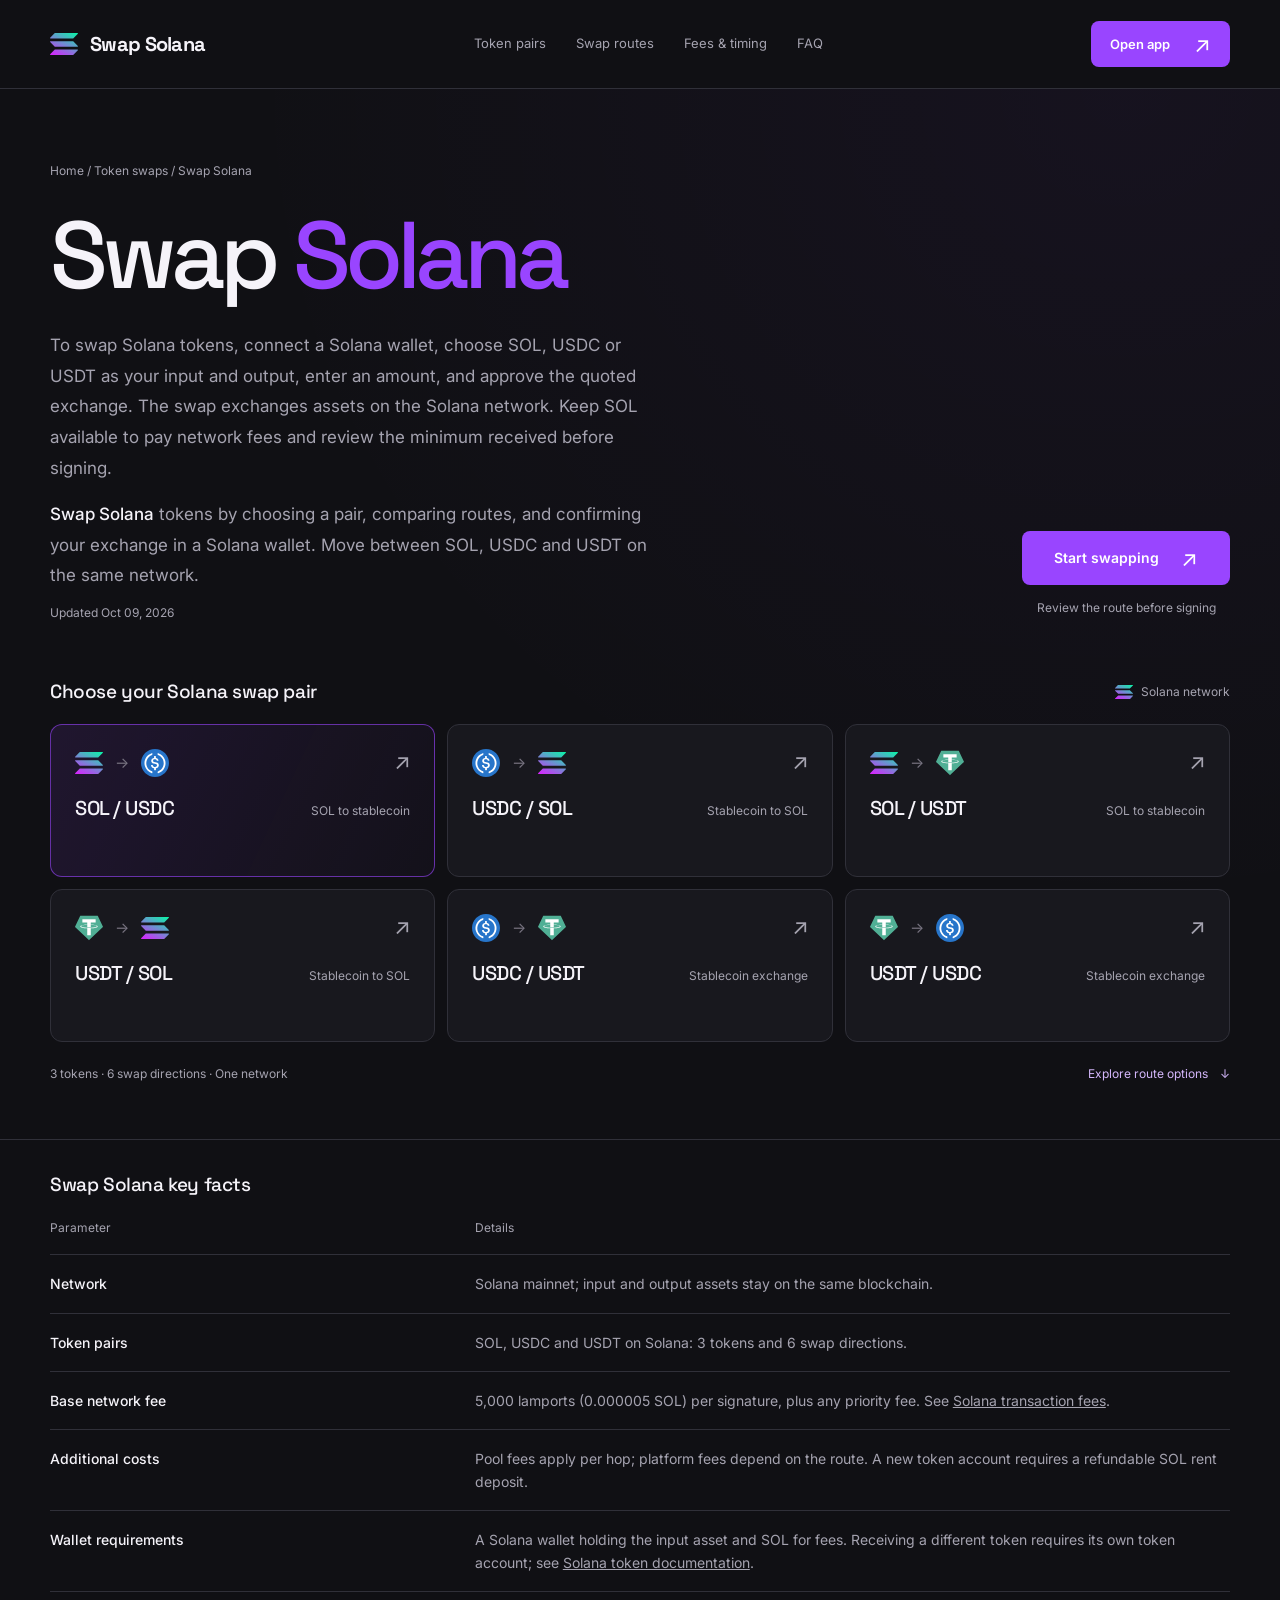
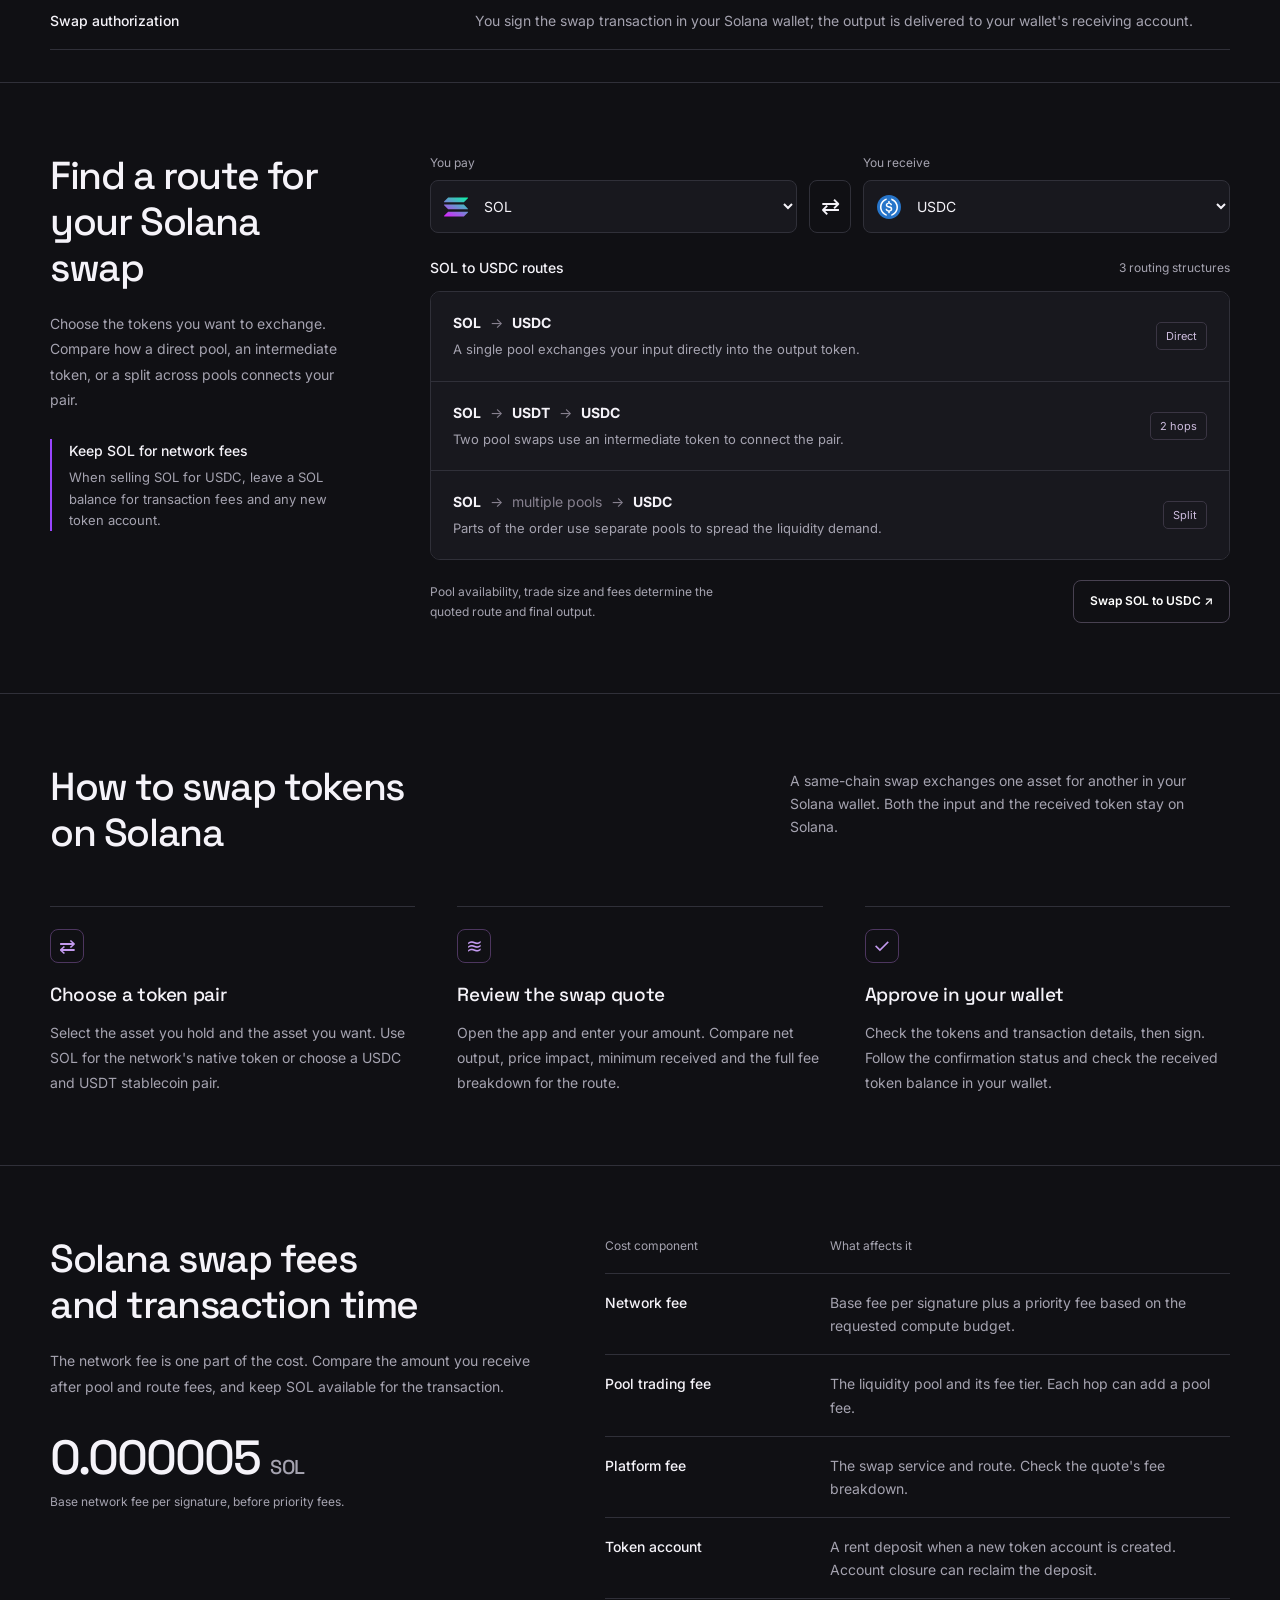
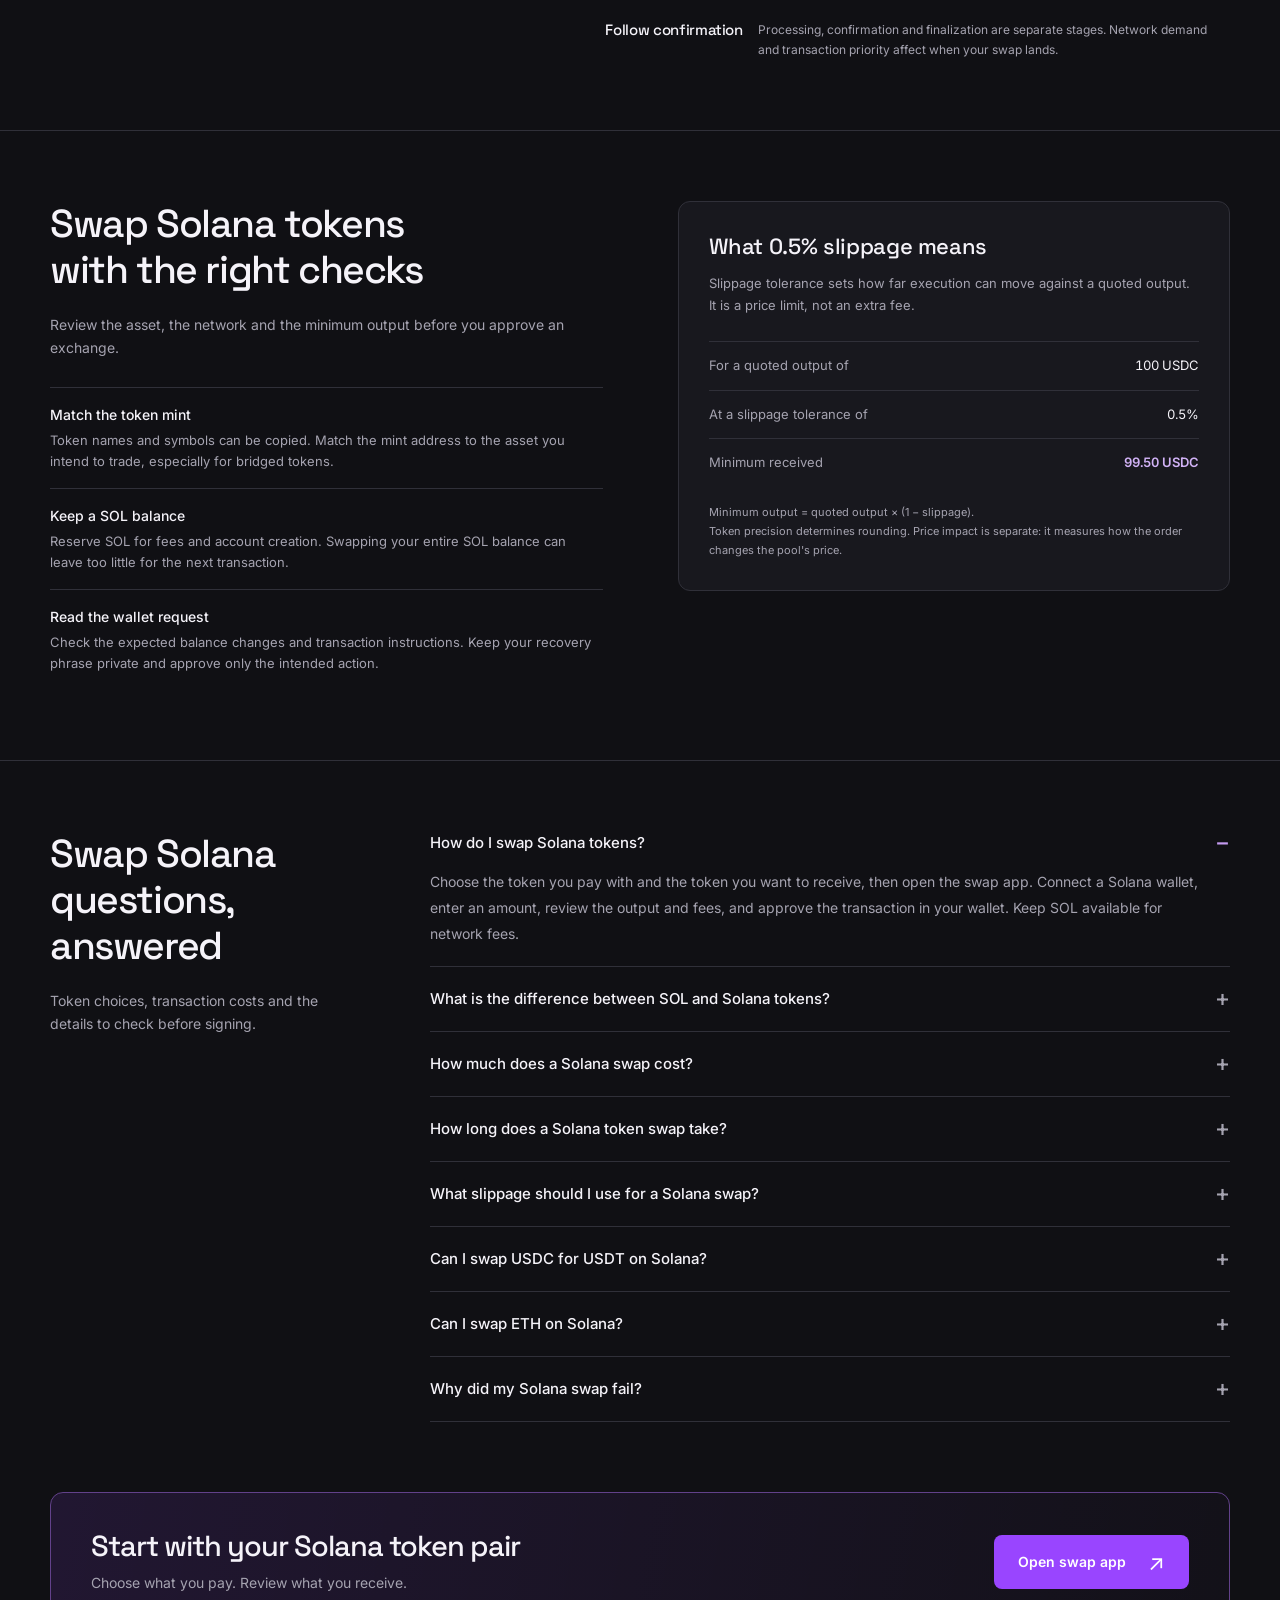
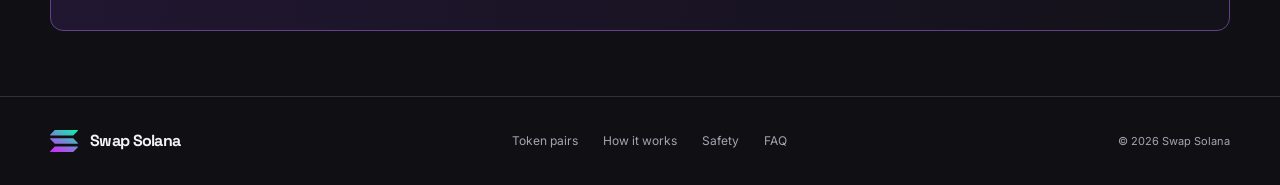
==== commit 6f70d16d: "SEO: facts table, freshness, breadcrumb, nofollow sources" ====
--- a/index.html
+++ b/index.html
@@ -28,68 +28,82 @@
 <link href="https://fonts.googleapis.com" rel="preconnect"/>
 <link crossorigin="" href="https://fonts.gstatic.com" rel="preconnect"/>
 <link href="https://fonts.googleapis.com/css2?family=Inter:wght@400;500;600;700&amp;family=Space+Grotesk:wght@500;700&amp;display=swap" rel="stylesheet"/>
-<meta content="Swap Solana token pair grid for SOL, USDC and USDT" name="twitter:image:alt"/><meta content="https://swap-solana.github.io/" name="twitter:url"/><link href="assets/site.css" rel="stylesheet"/><script defer="" src="assets/site.js"></script><script type="application/ld+json">{"@context": "https://schema.org", "@graph": [{"@type": "WebSite", "@id": "https://swap-solana.github.io/#website", "url": "https://swap-solana.github.io/", "name": "Swap Solana", "inLanguage": "en"}, {"@type": "WebPage", "@id": "https://swap-solana.github.io/#webpage", "url": "https://swap-solana.github.io/", "name": "Swap Solana | Choose Your Pair. Compare Your Route.", "description": "Swap Solana tokens with a choice of SOL, USDC and USDT pairs. Explore swap routes, understand fees and slippage, and choose your next exchange.", "isPartOf": {"@id": "https://swap-solana.github.io/#website"}, "about": {"@id": "https://swap-solana.github.io/#app"}, "breadcrumb": {"@id": "https://swap-solana.github.io/#breadcrumb"}, "mainEntity": {"@id": "https://swap-solana.github.io/#faq"}, "primaryImageOfPage": {"@type": "ImageObject", "url": "https://swap-solana.github.io/og.png", "width": 1200, "height": 630}, "inLanguage": "en"}, {"@type": "SoftwareApplication", "@id": "https://swap-solana.github.io/#app", "url": "https://swap-solana.github.io/dashboard/", "name": "Swap Solana", "applicationCategory": "FinanceApplication", "operatingSystem": "Web", "description": "Select Solana token pairs and compare direct, intermediate-token and split-route structures.", "featureList": ["SOL, USDC and USDT pair selection", "Reversible swap direction", "Token route comparison", "Fee and slippage explanations"], "image": "https://swap-solana.github.io/og.png"}, {"@type": "BreadcrumbList", "@id": "https://swap-solana.github.io/#breadcrumb", "itemListElement": [{"@type": "ListItem", "position": 1, "name": "Swap Solana", "item": "https://swap-solana.github.io/"}]}, {"@type": "FAQPage", "@id": "https://swap-solana.github.io/#faq", "isPartOf": {"@id": "https://swap-solana.github.io/#webpage"}, "mainEntity": [{"@type": "Question", "name": "How do I swap Solana tokens?", "acceptedAnswer": {"@type": "Answer", "text": "Choose the token you pay with and the token you want to receive, then open the swap app. Connect a Solana wallet, enter an amount, review the output and fees, and approve the transaction in your wallet. Keep SOL available for network fees."}}, {"@type": "Question", "name": "What is the difference between SOL and Solana tokens?", "acceptedAnswer": {"@type": "Answer", "text": "Solana is the blockchain. SOL is its native asset, used to pay transaction fees and secure the network through staking. USDC and USDT on Solana are tokens issued on that same network. A SOL-to-USDC swap changes the asset while keeping the funds on Solana."}}, {"@type": "Question", "name": "How much does a Solana swap cost?", "acceptedAnswer": {"@type": "Answer", "text": "The network base fee is 0.000005 SOL per signature, plus any priority fee. Liquidity pools charge trading fees, and a route may include a platform fee. Creating a token account also requires a rent deposit. Review the full cost and net output before approval."}}, {"@type": "Question", "name": "How long does a Solana token swap take?", "acceptedAnswer": {"@type": "Answer", "text": "A swap moves from submission to processing, confirmation, and finalization. Network congestion, the priority fee, and transaction complexity affect the time. Check the transaction status before submitting the same exchange again."}}, {"@type": "Question", "name": "What slippage should I use for a Solana swap?", "acceptedAnswer": {"@type": "Answer", "text": "Set slippage according to the pair, amount, and liquidity. A lower tolerance gives a tighter minimum output but can cause a transaction to fail if prices move. A higher tolerance accepts a wider change in execution price. Review minimum received separately from price impact."}}, {"@type": "Question", "name": "Can I swap USDC for USDT on Solana?", "acceptedAnswer": {"@type": "Answer", "text": "Yes. Select USDC as the input and USDT as the output, with both tokens on Solana. Compare a direct pool with a route through SOL. Stablecoin prices and pool fees affect the amount received, so compare the final output rather than assuming a 1:1 conversion."}}, {"@type": "Question", "name": "Can I swap ETH on Solana?", "acceptedAnswer": {"@type": "Answer", "text": "ETH on Solana is a token representation with a specific mint and bridge origin. Match both before trading it. Native ETH on Ethereum first requires a cross-chain transfer into a supported Solana token; a same-chain swap exchanges assets already on Solana."}}, {"@type": "Question", "name": "Why did my Solana swap fail?", "acceptedAnswer": {"@type": "Answer", "text": "Common causes include insufficient SOL for fees, an expired transaction, a price move beyond the slippage limit, or a change in pool liquidity. Check the wallet balance and transaction status, refresh the quote, and review the route before retrying. A processed failed transaction can still incur a network fee."}}]}]}</script></head>
+<meta content="Swap Solana token pair grid for SOL, USDC and USDT" name="twitter:image:alt"/><meta content="https://swap-solana.github.io/" name="twitter:url"/><link href="assets/site.css" rel="stylesheet"/><script defer="" src="assets/site.js"></script><script type="application/ld+json">{"@context": "https://schema.org", "@graph": [{"@type": "WebSite", "@id": "https://swap-solana.github.io/#website", "url": "https://swap-solana.github.io/", "name": "Swap Solana", "inLanguage": "en"}, {"@type": "WebPage", "@id": "https://swap-solana.github.io/#webpage", "url": "https://swap-solana.github.io/", "name": "Swap Solana | Choose Your Pair. Compare Your Route.", "description": "Swap Solana tokens with a choice of SOL, USDC and USDT pairs. Explore swap routes, understand fees and slippage, and choose your next exchange.", "isPartOf": {"@id": "https://swap-solana.github.io/#website"}, "about": {"@id": "https://swap-solana.github.io/#app"}, "breadcrumb": {"@id": "https://swap-solana.github.io/#breadcrumb"}, "mainEntity": {"@id": "https://swap-solana.github.io/#faq"}, "primaryImageOfPage": {"@type": "ImageObject", "url": "https://swap-solana.github.io/og.png", "width": 1200, "height": 630}, "inLanguage": "en", "datePublished": "2026-10-09", "dateModified": "2026-10-09"}, {"@type": "SoftwareApplication", "@id": "https://swap-solana.github.io/#app", "url": "https://swap-solana.github.io/dashboard/", "name": "Swap Solana", "applicationCategory": "FinanceApplication", "operatingSystem": "Web", "description": "Select Solana token pairs and compare direct, intermediate-token and split-route structures.", "featureList": ["SOL, USDC and USDT pair selection", "Reversible swap direction", "Token route comparison", "Fee and slippage explanations"], "image": "https://swap-solana.github.io/og.png"}, {"@type": "BreadcrumbList", "@id": "https://swap-solana.github.io/#breadcrumb", "itemListElement": [{"@type": "ListItem", "position": 1, "name": "Home", "item": "https://swap-solana.github.io/"}, {"@type": "ListItem", "position": 2, "name": "Token swaps", "item": "https://swap-solana.github.io/dashboard/"}, {"@type": "ListItem", "position": 3, "name": "Swap Solana"}]}, {"@type": "FAQPage", "@id": "https://swap-solana.github.io/#faq", "isPartOf": {"@id": "https://swap-solana.github.io/#webpage"}, "mainEntity": [{"@type": "Question", "name": "How do I swap Solana tokens?", "acceptedAnswer": {"@type": "Answer", "text": "Choose the token you pay with and the token you want to receive, then open the swap app. Connect a Solana wallet, enter an amount, review the output and fees, and approve the transaction in your wallet. Keep SOL available for network fees."}}, {"@type": "Question", "name": "What is the difference between SOL and Solana tokens?", "acceptedAnswer": {"@type": "Answer", "text": "Solana is the blockchain. SOL is its native asset, used to pay transaction fees and secure the network through staking. USDC and USDT on Solana are tokens issued on that same network. A SOL-to-USDC swap changes the asset while keeping the funds on Solana."}}, {"@type": "Question", "name": "How much does a Solana swap cost?", "acceptedAnswer": {"@type": "Answer", "text": "The network base fee is 0.000005 SOL per signature, plus any priority fee. Liquidity pools charge trading fees, and a route may include a platform fee. Creating a token account also requires a rent deposit. Review the full cost and net output before approval."}}, {"@type": "Question", "name": "How long does a Solana token swap take?", "acceptedAnswer": {"@type": "Answer", "text": "A swap moves from submission to processing, confirmation, and finalization. Network congestion, the priority fee, and transaction complexity affect the time. Check the transaction status before submitting the same exchange again."}}, {"@type": "Question", "name": "What slippage should I use for a Solana swap?", "acceptedAnswer": {"@type": "Answer", "text": "Set slippage according to the pair, amount, and liquidity. A lower tolerance gives a tighter minimum output but can cause a transaction to fail if prices move. A higher tolerance accepts a wider change in execution price. Review minimum received separately from price impact."}}, {"@type": "Question", "name": "Can I swap USDC for USDT on Solana?", "acceptedAnswer": {"@type": "Answer", "text": "Yes. Select USDC as the input and USDT as the output, with both tokens on Solana. Compare a direct pool with a route through SOL. Stablecoin prices and pool fees affect the amount received, so compare the final output rather than assuming a 1:1 conversion."}}, {"@type": "Question", "name": "Can I swap ETH on Solana?", "acceptedAnswer": {"@type": "Answer", "text": "ETH on Solana is a token representation with a specific mint and bridge origin. Match both before trading it. Native ETH on Ethereum first requires a cross-chain transfer into a supported Solana token; a same-chain swap exchanges assets already on Solana."}}, {"@type": "Question", "name": "Why did my Solana swap fail?", "acceptedAnswer": {"@type": "Answer", "text": "Common causes include insufficient SOL for fees, an expired transaction, a price move beyond the slippage limit, or a change in pool liquidity. Check the wallet balance and transaction status, refresh the quote, and review the route before retrying. A processed failed transaction can still incur a network fee."}}]}]}</script></head>
 <body>
-<a class="c750a6b" href="#main">Skip to content</a>
-<header class="c1efd66"><div class="c70b965">
-<a aria-label="Open Swap Solana" class="cfb91ab" href="dashboard/"><img alt="" height="28" src="assets/tokens/sol.svg" width="28"/><span>Swap Solana</span></a>
+<a class="c4b44f5" href="#main">Skip to content</a>
+<header class="c9a0c7c"><div class="cd69630">
+<a aria-label="Open Swap Solana" class="cdb308f" href="dashboard/"><img alt="" height="28" src="assets/tokens/sol.svg" width="28"/><span>Swap Solana</span></a>
 <nav aria-label="Primary"><a href="#pairs">Token pairs</a><a href="#routes">Swap routes</a><a href="#fees">Fees &amp; timing</a><a href="#faq">FAQ</a></nav>
-<a class="c9009a9 c948de2" href="dashboard/">Open app <span aria-hidden="true" class="c21cfef">↗</span></a>
+<a class="c240a95 c69f87d" href="dashboard/">Open app <span aria-hidden="true" class="c940826">↗</span></a>
 </div></header>
 <main id="main">
-<section class="cef9a64"><div class="c70b965">
-<div class="ca5ff7c"><div>
+<section class="cb61a90"><div class="cd69630">
+<nav aria-label="Breadcrumb" class="cd663d3" style="margin-bottom:24px"><a href="/">Home</a> <span aria-hidden="true">/</span> <a href="dashboard/">Token swaps</a> <span aria-hidden="true">/</span> <span aria-current="page">Swap Solana</span></nav>
+<div class="cca994e"><div>
 <h1>Swap <span>Solana</span></h1>
-<p class="c5d1645"><strong>Swap Solana</strong> tokens by choosing a pair, comparing routes, and confirming your exchange in a Solana wallet. Move between SOL, USDC and USDT on the same network.</p>
-</div><div class="ca11720"><a class="c9009a9" href="dashboard/">Start swapping <span aria-hidden="true" class="c21cfef">↗</span></a><p>Review the route before signing</p></div></div>
-<div class="c934ead" id="pairs"><h2>Choose your Solana swap pair</h2><span class="cb0be81"><img alt="" height="28" src="assets/tokens/sol.svg" width="28"/>Solana network</span></div>
-<nav aria-label="Solana token pairs" class="cc1e2b8"><a aria-label="Swap SOL to USDC on Solana" class="cf6d6e1 c413cc3" data-from="SOL" data-to="USDC" href="dashboard/"><span class="ce6feee"><img alt="" height="28" src="assets/tokens/sol.svg" width="28"/><span aria-hidden="true" class="c465e3b">→</span><img alt="" height="28" src="assets/tokens/usdc.svg" width="28"/></span><span aria-hidden="true" class="c21b1e6">↗</span><span class="cf95c08"><b>SOL <span aria-hidden="true">/</span> USDC</b><small>SOL to stablecoin</small></span></a><a aria-label="Swap USDC to SOL on Solana" class="cf6d6e1" data-from="USDC" data-to="SOL" href="dashboard/"><span class="ce6feee"><img alt="" height="28" src="assets/tokens/usdc.svg" width="28"/><span aria-hidden="true" class="c465e3b">→</span><img alt="" height="28" src="assets/tokens/sol.svg" width="28"/></span><span aria-hidden="true" class="c21b1e6">↗</span><span class="cf95c08"><b>USDC <span aria-hidden="true">/</span> SOL</b><small>Stablecoin to SOL</small></span></a><a aria-label="Swap SOL to USDT on Solana" class="cf6d6e1" data-from="SOL" data-to="USDT" href="dashboard/"><span class="ce6feee"><img alt="" height="28" src="assets/tokens/sol.svg" width="28"/><span aria-hidden="true" class="c465e3b">→</span><img alt="" height="28" src="assets/tokens/usdt.svg" width="28"/></span><span aria-hidden="true" class="c21b1e6">↗</span><span class="cf95c08"><b>SOL <span aria-hidden="true">/</span> USDT</b><small>SOL to stablecoin</small></span></a><a aria-label="Swap USDT to SOL on Solana" class="cf6d6e1" data-from="USDT" data-to="SOL" href="dashboard/"><span class="ce6feee"><img alt="" height="28" src="assets/tokens/usdt.svg" width="28"/><span aria-hidden="true" class="c465e3b">→</span><img alt="" height="28" src="assets/tokens/sol.svg" width="28"/></span><span aria-hidden="true" class="c21b1e6">↗</span><span class="cf95c08"><b>USDT <span aria-hidden="true">/</span> SOL</b><small>Stablecoin to SOL</small></span></a><a aria-label="Swap USDC to USDT on Solana" class="cf6d6e1" data-from="USDC" data-to="USDT" href="dashboard/"><span class="ce6feee"><img alt="" height="28" src="assets/tokens/usdc.svg" width="28"/><span aria-hidden="true" class="c465e3b">→</span><img alt="" height="28" src="assets/tokens/usdt.svg" width="28"/></span><span aria-hidden="true" class="c21b1e6">↗</span><span class="cf95c08"><b>USDC <span aria-hidden="true">/</span> USDT</b><small>Stablecoin exchange</small></span></a><a aria-label="Swap USDT to USDC on Solana" class="cf6d6e1" data-from="USDT" data-to="USDC" href="dashboard/"><span class="ce6feee"><img alt="" height="28" src="assets/tokens/usdt.svg" width="28"/><span aria-hidden="true" class="c465e3b">→</span><img alt="" height="28" src="assets/tokens/usdc.svg" width="28"/></span><span aria-hidden="true" class="c21b1e6">↗</span><span class="cf95c08"><b>USDT <span aria-hidden="true">/</span> USDC</b><small>Stablecoin exchange</small></span></a></nav>
-<div class="c2eafc3"><span>3 tokens · 6 swap directions · One network</span><a href="#routes">Explore route options <span aria-hidden="true">↓</span></a></div>
+<p class="c75cf00" style="margin-bottom:16px">To swap Solana tokens, connect a Solana wallet, choose SOL, USDC or USDT as your input and output, enter an amount, and approve the quoted exchange. The swap exchanges assets on the Solana network. Keep SOL available to pay network fees and review the minimum received before signing.</p>
+<p class="c75cf00"><strong>Swap Solana</strong> tokens by choosing a pair, comparing routes, and confirming your exchange in a Solana wallet. Move between SOL, USDC and USDT on the same network.</p>
+<p class="cd663d3" style="margin-top:12px">Updated <time datetime="2026-10-09">Oct 09, 2026</time></p>
+</div><div class="c9f4f1d"><a class="c240a95" href="dashboard/">Start swapping <span aria-hidden="true" class="c940826">↗</span></a><p>Review the route before signing</p></div></div>
+<div class="c5f7e52" id="pairs"><h2>Choose your Solana swap pair</h2><span class="c18153f"><img alt="" height="28" src="assets/tokens/sol.svg" width="28"/>Solana network</span></div>
+<nav aria-label="Solana token pairs" class="c7cb0ac"><a aria-label="Swap SOL to USDC on Solana" class="cca671b c9e365d" data-from="SOL" data-to="USDC" href="dashboard/"><span class="ccd4efb"><img alt="" height="28" src="assets/tokens/sol.svg" width="28"/><span aria-hidden="true" class="cf1279e">→</span><img alt="" height="28" src="assets/tokens/usdc.svg" width="28"/></span><span aria-hidden="true" class="c502de1">↗</span><span class="ccc0d39"><b>SOL <span aria-hidden="true">/</span> USDC</b><small>SOL to stablecoin</small></span></a><a aria-label="Swap USDC to SOL on Solana" class="cca671b" data-from="USDC" data-to="SOL" href="dashboard/"><span class="ccd4efb"><img alt="" height="28" src="assets/tokens/usdc.svg" width="28"/><span aria-hidden="true" class="cf1279e">→</span><img alt="" height="28" src="assets/tokens/sol.svg" width="28"/></span><span aria-hidden="true" class="c502de1">↗</span><span class="ccc0d39"><b>USDC <span aria-hidden="true">/</span> SOL</b><small>Stablecoin to SOL</small></span></a><a aria-label="Swap SOL to USDT on Solana" class="cca671b" data-from="SOL" data-to="USDT" href="dashboard/"><span class="ccd4efb"><img alt="" height="28" src="assets/tokens/sol.svg" width="28"/><span aria-hidden="true" class="cf1279e">→</span><img alt="" height="28" src="assets/tokens/usdt.svg" width="28"/></span><span aria-hidden="true" class="c502de1">↗</span><span class="ccc0d39"><b>SOL <span aria-hidden="true">/</span> USDT</b><small>SOL to stablecoin</small></span></a><a aria-label="Swap USDT to SOL on Solana" class="cca671b" data-from="USDT" data-to="SOL" href="dashboard/"><span class="ccd4efb"><img alt="" height="28" src="assets/tokens/usdt.svg" width="28"/><span aria-hidden="true" class="cf1279e">→</span><img alt="" height="28" src="assets/tokens/sol.svg" width="28"/></span><span aria-hidden="true" class="c502de1">↗</span><span class="ccc0d39"><b>USDT <span aria-hidden="true">/</span> SOL</b><small>Stablecoin to SOL</small></span></a><a aria-label="Swap USDC to USDT on Solana" class="cca671b" data-from="USDC" data-to="USDT" href="dashboard/"><span class="ccd4efb"><img alt="" height="28" src="assets/tokens/usdc.svg" width="28"/><span aria-hidden="true" class="cf1279e">→</span><img alt="" height="28" src="assets/tokens/usdt.svg" width="28"/></span><span aria-hidden="true" class="c502de1">↗</span><span class="ccc0d39"><b>USDC <span aria-hidden="true">/</span> USDT</b><small>Stablecoin exchange</small></span></a><a aria-label="Swap USDT to USDC on Solana" class="cca671b" data-from="USDT" data-to="USDC" href="dashboard/"><span class="ccd4efb"><img alt="" height="28" src="assets/tokens/usdt.svg" width="28"/><span aria-hidden="true" class="cf1279e">→</span><img alt="" height="28" src="assets/tokens/usdc.svg" width="28"/></span><span aria-hidden="true" class="c502de1">↗</span><span class="ccc0d39"><b>USDT <span aria-hidden="true">/</span> USDC</b><small>Stablecoin exchange</small></span></a></nav>
+<div class="cb3c9bf"><span>3 tokens · 6 swap directions · One network</span><a href="#routes">Explore route options <span aria-hidden="true">↓</span></a></div>
 </div></section>
-<section class="c7909aa" id="routes"><div class="c70b965 c59642e">
-<div class="c18b506"><h2>Find a route for your Solana swap</h2><p>Choose the tokens you want to exchange. Compare how a direct pool, an intermediate token, or a split across pools connects your pair.</p><div class="c47eb13"><b id="pair-fact-title">Keep SOL for network fees</b><span id="pair-fact">When selling SOL for USDC, leave a SOL balance for transaction fees and any new token account.</span></div></div>
-<div class="c072820">
-<div class="c7fa63a"><div class="ceaf602"><label for="from-token">You pay</label><div class="c2f9f6a"><img alt="" height="28" id="from-icon" src="assets/tokens/sol.svg" width="28"/><select aria-controls="route-results" id="from-token"><option selected="" value="SOL">SOL</option><option value="USDC">USDC</option><option value="USDT">USDT</option></select></div></div><button aria-label="Reverse token pair" class="cbed7ba" id="reverse-pair" type="button">⇄</button><div class="ceaf602"><label for="to-token">You receive</label><div class="c2f9f6a"><img alt="" height="28" id="to-icon" src="assets/tokens/usdc.svg" width="28"/><select aria-controls="route-results" id="to-token"><option value="SOL">SOL</option><option selected="" value="USDC">USDC</option><option value="USDT">USDT</option></select></div></div></div>
+<section class="c1ef344" id="swap-facts" aria-labelledby="swap-facts-title" style="padding-block:32px"><div class="cd69630">
+<div class="c5f7e52"><h2 id="swap-facts-title">Swap Solana key facts</h2></div>
+<table class="cb698f6"><caption class="c4b44f5">Network, token pairs and requirements for a Solana swap</caption><thead><tr><th scope="col">Parameter</th><th scope="col">Details</th></tr></thead><tbody>
+<tr><td>Network</td><td>Solana mainnet; input and output assets stay on the same blockchain.</td></tr>
+<tr><td>Token pairs</td><td>SOL, USDC and USDT on Solana: 3 tokens and 6 swap directions.</td></tr>
+<tr><td>Base network fee</td><td>5,000 lamports (0.000005 SOL) per signature, plus any priority fee. See <a href="https://solana.com/docs/core/fees" rel="nofollow noopener" target="_blank" style="text-decoration:underline">Solana transaction fees</a>.</td></tr>
+<tr><td>Additional costs</td><td>Pool fees apply per hop; platform fees depend on the route. A new token account requires a refundable SOL rent deposit.</td></tr>
+<tr><td>Wallet requirements</td><td>A Solana wallet holding the input asset and SOL for fees. Receiving a different token requires its own token account; see <a href="https://solana.com/docs/tokens" rel="nofollow noopener" target="_blank" style="text-decoration:underline">Solana token documentation</a>.</td></tr>
+<tr><td>Swap authorization</td><td>You sign the swap transaction in your Solana wallet; the output is delivered to your wallet's receiving account.</td></tr>
+</tbody></table>
+</div></section>
+<section class="c1ef344" id="routes"><div class="cd69630 cb1aa1b">
+<div class="c3951f5"><h2>Find a route for your Solana swap</h2><p>Choose the tokens you want to exchange. Compare how a direct pool, an intermediate token, or a split across pools connects your pair.</p><div class="ccccd89"><b id="pair-fact-title">Keep SOL for network fees</b><span id="pair-fact">When selling SOL for USDC, leave a SOL balance for transaction fees and any new token account.</span></div></div>
+<div class="cb9138f">
+<div class="c21b5ce"><div class="c61735e"><label for="from-token">You pay</label><div class="c09f850"><img alt="" height="28" id="from-icon" src="assets/tokens/sol.svg" width="28"/><select aria-controls="route-results" id="from-token"><option selected="" value="SOL">SOL</option><option value="USDC">USDC</option><option value="USDT">USDT</option></select></div></div><button aria-label="Reverse token pair" class="cd3916f" id="reverse-pair" type="button">⇄</button><div class="c61735e"><label for="to-token">You receive</label><div class="c09f850"><img alt="" height="28" id="to-icon" src="assets/tokens/usdc.svg" width="28"/><select aria-controls="route-results" id="to-token"><option value="SOL">SOL</option><option selected="" value="USDC">USDC</option><option value="USDT">USDT</option></select></div></div></div>
 <div aria-atomic="true" aria-live="polite" id="route-results">
-<div class="c0e6730"><b id="pair-status">SOL to USDC routes</b><span>3 routing structures</span></div>
-<ul class="c1dc8dc">
-<li class="cf1cf52"><h3><b data-input="">SOL</b><span aria-hidden="true">→</span><b data-output="">USDC</b></h3><p>A single pool exchanges your input directly into the output token.</p><span class="cd1bcd0">Direct</span></li>
-<li class="cf1cf52"><h3><b data-input="">SOL</b><span aria-hidden="true">→</span><b data-intermediate="">USDT</b><span aria-hidden="true">→</span><b data-output="">USDC</b></h3><p>Two pool swaps use an intermediate token to connect the pair.</p><span class="cd1bcd0">2 hops</span></li>
-<li class="cf1cf52"><h3><b data-input="">SOL</b><span aria-hidden="true">→</span><span>multiple pools</span><span aria-hidden="true">→</span><b data-output="">USDC</b></h3><p>Parts of the order use separate pools to spread the liquidity demand.</p><span class="cd1bcd0">Split</span></li>
+<div class="c4347da"><b id="pair-status">SOL to USDC routes</b><span>3 routing structures</span></div>
+<ul class="ca83f65">
+<li class="c372f8c"><h3><b data-input="">SOL</b><span aria-hidden="true">→</span><b data-output="">USDC</b></h3><p>A single pool exchanges your input directly into the output token.</p><span class="cc3bf82">Direct</span></li>
+<li class="c372f8c"><h3><b data-input="">SOL</b><span aria-hidden="true">→</span><b data-intermediate="">USDT</b><span aria-hidden="true">→</span><b data-output="">USDC</b></h3><p>Two pool swaps use an intermediate token to connect the pair.</p><span class="cc3bf82">2 hops</span></li>
+<li class="c372f8c"><h3><b data-input="">SOL</b><span aria-hidden="true">→</span><span>multiple pools</span><span aria-hidden="true">→</span><b data-output="">USDC</b></h3><p>Parts of the order use separate pools to spread the liquidity demand.</p><span class="cc3bf82">Split</span></li>
 </ul>
 </div>
-<div class="ca403b3"><p>Pool availability, trade size and fees determine the quoted route and final output.</p><a class="c9009a9 c45fcc6" href="dashboard/" id="pair-continue">Swap SOL to USDC ↗</a></div>
+<div class="c418139"><p>Pool availability, trade size and fees determine the quoted route and final output.</p><a class="c240a95 c27bf57" href="dashboard/" id="pair-continue">Swap SOL to USDC ↗</a></div>
 </div>
 </div></section>
-<section class="c7909aa" id="how"><div class="c70b965">
-<div class="c47d9a7"><h2>How to swap tokens on Solana</h2><p>A same-chain swap exchanges one asset for another in your Solana wallet. Both the input and the received token stay on Solana.</p></div>
-<ol class="c9c25e0">
-<li><span aria-hidden="true" class="c752aac">⇄</span><h3>Choose a token pair</h3><p>Select the asset you hold and the asset you want. Use SOL for the network's native token or choose a USDC and USDT stablecoin pair.</p></li>
-<li><span aria-hidden="true" class="c752aac">≋</span><h3>Review the swap quote</h3><p>Open the app and enter your amount. Compare net output, price impact, minimum received and the full fee breakdown for the route.</p></li>
-<li><span aria-hidden="true" class="c752aac">✓</span><h3>Approve in your wallet</h3><p>Check the tokens and transaction details, then sign. Follow the confirmation status and check the received token balance in your wallet.</p></li>
+<section class="c1ef344" id="how"><div class="cd69630">
+<div class="c5b6b5c"><h2>How to swap tokens on Solana</h2><p>A same-chain swap exchanges one asset for another in your Solana wallet. Both the input and the received token stay on Solana.</p></div>
+<ol class="c8d4f36">
+<li><span aria-hidden="true" class="cb790b5">⇄</span><h3>Choose a token pair</h3><p>Select the asset you hold and the asset you want. Use SOL for the network's native token or choose a USDC and USDT stablecoin pair.</p></li>
+<li><span aria-hidden="true" class="cb790b5">≋</span><h3>Review the swap quote</h3><p>Open the app and enter your amount. Compare net output, price impact, minimum received and the full fee breakdown for the route.</p></li>
+<li><span aria-hidden="true" class="cb790b5">✓</span><h3>Approve in your wallet</h3><p>Check the tokens and transaction details, then sign. Follow the confirmation status and check the received token balance in your wallet.</p></li>
 </ol>
 </div></section>
-<section class="c7909aa" id="fees"><div class="c70b965 c1fecc2">
-<div><h2>Solana swap fees<br/>and transaction time</h2><p class="c5d1645">The network fee is one part of the cost. Compare the amount you receive after pool and route fees, and keep SOL available for the transaction.</p><div class="cff2eb8">0.000005 <span>SOL</span></div><p class="cbb6f7d">Base network fee per signature, before priority fees.</p></div>
-<div><table class="c370bb6"><caption class="c750a6b">Solana token swap cost breakdown</caption><thead><tr><th scope="col">Cost component</th><th scope="col">What affects it</th></tr></thead><tbody>
+<section class="c1ef344" id="fees"><div class="cd69630 ce3ebac">
+<div><h2>Solana swap fees<br/>and transaction time</h2><p class="c75cf00">The network fee is one part of the cost. Compare the amount you receive after pool and route fees, and keep SOL available for the transaction.</p><div class="c37956c">0.000005 <span>SOL</span></div><p class="cd663d3">Base network fee per signature, before priority fees.</p></div>
+<div><table class="cb698f6"><caption class="c4b44f5">Solana token swap cost breakdown</caption><thead><tr><th scope="col">Cost component</th><th scope="col">What affects it</th></tr></thead><tbody>
 <tr><td>Network fee</td><td>Base fee per signature plus a priority fee based on the requested compute budget.</td></tr>
 <tr><td>Pool trading fee</td><td>The liquidity pool and its fee tier. Each hop can add a pool fee.</td></tr>
 <tr><td>Platform fee</td><td>The swap service and route. Check the quote's fee breakdown.</td></tr>
 <tr><td>Token account</td><td>A rent deposit when a new token account is created. Account closure can reclaim the deposit.</td></tr>
-</tbody></table><div class="c23f436"><h3>Follow confirmation</h3><p>Processing, confirmation and finalization are separate stages. Network demand and transaction priority affect when your swap lands.</p></div></div>
+</tbody></table><div class="cae2c9a"><h3>Follow confirmation</h3><p>Processing, confirmation and finalization are separate stages. Network demand and transaction priority affect when your swap lands.</p></div></div>
 </div></section>
-<section class="c7909aa" id="safety"><div class="c70b965 c8a153e">
-<div><h2>Swap Solana tokens<br/>with the right checks</h2><p>Review the asset, the network and the minimum output before you approve an exchange.</p><ul class="ce051fc">
+<section class="c1ef344" id="safety"><div class="cd69630 cc78c64">
+<div><h2>Swap Solana tokens<br/>with the right checks</h2><p>Review the asset, the network and the minimum output before you approve an exchange.</p><ul class="c7040d9">
 <li><b>Match the token mint</b>Token names and symbols can be copied. Match the mint address to the asset you intend to trade, especially for bridged tokens.</li>
 <li><b>Keep a SOL balance</b>Reserve SOL for fees and account creation. Swapping your entire SOL balance can leave too little for the next transaction.</li>
 <li><b>Read the wallet request</b>Check the expected balance changes and transaction instructions. Keep your recovery phrase private and approve only the intended action.</li>
 </ul></div>
-<aside aria-labelledby="slippage-title" class="c7d9952"><h3 id="slippage-title">What 0.5% slippage means</h3><p>Slippage tolerance sets how far execution can move against a quoted output. It is a price limit, not an extra fee.</p><dl><div><dt>For a quoted output of</dt><dd>100 USDC</dd></div><div><dt>At a slippage tolerance of</dt><dd>0.5%</dd></div><div><dt>Minimum received</dt><dd>99.50 USDC</dd></div></dl><p class="c68823e">Minimum output = quoted output × (1 − slippage).<br/>Token precision determines rounding. Price impact is separate: it measures how the order changes the pool's price.</p></aside>
+<aside aria-labelledby="slippage-title" class="c4387fa"><h3 id="slippage-title">What 0.5% slippage means</h3><p>Slippage tolerance sets how far execution can move against a quoted output. It is a price limit, not an extra fee.</p><dl><div><dt>For a quoted output of</dt><dd>100 USDC</dd></div><div><dt>At a slippage tolerance of</dt><dd>0.5%</dd></div><div><dt>Minimum received</dt><dd>99.50 USDC</dd></div></dl><p class="cd2d17c">Minimum output = quoted output × (1 − slippage).<br/>Token precision determines rounding. Price impact is separate: it measures how the order changes the pool's price.</p></aside>
 </div></section>
-<section class="c7909aa" id="faq"><div class="c70b965 c72039f"><div><h2>Swap Solana<br/>questions, answered</h2><p>Token choices, transaction costs and the details to check before signing.</p></div><div class="cb48e7b"><details open=""><summary>How do I swap Solana tokens?</summary><p>Choose the token you pay with and the token you want to receive, then open the swap app. Connect a Solana wallet, enter an amount, review the output and fees, and approve the transaction in your wallet. Keep SOL available for network fees.</p></details><details><summary>What is the difference between SOL and Solana tokens?</summary><p>Solana is the blockchain. SOL is its native asset, used to pay transaction fees and secure the network through staking. USDC and USDT on Solana are tokens issued on that same network. A SOL-to-USDC swap changes the asset while keeping the funds on Solana.</p></details><details><summary>How much does a Solana swap cost?</summary><p>The network base fee is 0.000005 SOL per signature, plus any priority fee. Liquidity pools charge trading fees, and a route may include a platform fee. Creating a token account also requires a rent deposit. Review the full cost and net output before approval.</p></details><details><summary>How long does a Solana token swap take?</summary><p>A swap moves from submission to processing, confirmation, and finalization. Network congestion, the priority fee, and transaction complexity affect the time. Check the transaction status before submitting the same exchange again.</p></details><details><summary>What slippage should I use for a Solana swap?</summary><p>Set slippage according to the pair, amount, and liquidity. A lower tolerance gives a tighter minimum output but can cause a transaction to fail if prices move. A higher tolerance accepts a wider change in execution price. Review minimum received separately from price impact.</p></details><details><summary>Can I swap USDC for USDT on Solana?</summary><p>Yes. Select USDC as the input and USDT as the output, with both tokens on Solana. Compare a direct pool with a route through SOL. Stablecoin prices and pool fees affect the amount received, so compare the final output rather than assuming a 1:1 conversion.</p></details><details><summary>Can I swap ETH on Solana?</summary><p>ETH on Solana is a token representation with a specific mint and bridge origin. Match both before trading it. Native ETH on Ethereum first requires a cross-chain transfer into a supported Solana token; a same-chain swap exchanges assets already on Solana.</p></details><details><summary>Why did my Solana swap fail?</summary><p>Common causes include insufficient SOL for fees, an expired transaction, a price move beyond the slippage limit, or a change in pool liquidity. Check the wallet balance and transaction status, refresh the quote, and review the route before retrying. A processed failed transaction can still incur a network fee.</p></details></div></div></section>
-<section class="c4f3de4"><div class="c70b965"><div class="c9c87be"><div><h2>Start with your Solana token pair</h2><p>Choose what you pay. Review what you receive.</p></div><a class="c9009a9" href="dashboard/">Open swap app <span aria-hidden="true" class="c21cfef">↗</span></a></div></div></section>
+<section class="c1ef344" id="faq"><div class="cd69630 cfcd383"><div><h2>Swap Solana<br/>questions, answered</h2><p>Token choices, transaction costs and the details to check before signing.</p></div><div class="ca99064"><details open=""><summary>How do I swap Solana tokens?</summary><p>Choose the token you pay with and the token you want to receive, then open the swap app. Connect a Solana wallet, enter an amount, review the output and fees, and approve the transaction in your wallet. Keep SOL available for network fees.</p></details><details><summary>What is the difference between SOL and Solana tokens?</summary><p>Solana is the blockchain. SOL is its native asset, used to pay transaction fees and secure the network through staking. USDC and USDT on Solana are tokens issued on that same network. A SOL-to-USDC swap changes the asset while keeping the funds on Solana.</p></details><details><summary>How much does a Solana swap cost?</summary><p>The network base fee is 0.000005 SOL per signature, plus any priority fee. Liquidity pools charge trading fees, and a route may include a platform fee. Creating a token account also requires a rent deposit. Review the full cost and net output before approval.</p></details><details><summary>How long does a Solana token swap take?</summary><p>A swap moves from submission to processing, confirmation, and finalization. Network congestion, the priority fee, and transaction complexity affect the time. Check the transaction status before submitting the same exchange again.</p></details><details><summary>What slippage should I use for a Solana swap?</summary><p>Set slippage according to the pair, amount, and liquidity. A lower tolerance gives a tighter minimum output but can cause a transaction to fail if prices move. A higher tolerance accepts a wider change in execution price. Review minimum received separately from price impact.</p></details><details><summary>Can I swap USDC for USDT on Solana?</summary><p>Yes. Select USDC as the input and USDT as the output, with both tokens on Solana. Compare a direct pool with a route through SOL. Stablecoin prices and pool fees affect the amount received, so compare the final output rather than assuming a 1:1 conversion.</p></details><details><summary>Can I swap ETH on Solana?</summary><p>ETH on Solana is a token representation with a specific mint and bridge origin. Match both before trading it. Native ETH on Ethereum first requires a cross-chain transfer into a supported Solana token; a same-chain swap exchanges assets already on Solana.</p></details><details><summary>Why did my Solana swap fail?</summary><p>Common causes include insufficient SOL for fees, an expired transaction, a price move beyond the slippage limit, or a change in pool liquidity. Check the wallet balance and transaction status, refresh the quote, and review the route before retrying. A processed failed transaction can still incur a network fee.</p></details></div></div></section>
+<section class="cc9db3d"><div class="cd69630"><div class="c666a8f"><div><h2>Start with your Solana token pair</h2><p>Choose what you pay. Review what you receive.</p></div><a class="c240a95" href="dashboard/">Open swap app <span aria-hidden="true" class="c940826">↗</span></a></div></div></section>
 </main>
-<footer class="ca7f488"><div class="c70b965 cf1371b"><a class="cfb91ab" href="dashboard/"><img alt="" height="28" src="assets/tokens/sol.svg" width="28"/><span>Swap Solana</span></a><nav aria-label="Footer"><a href="#pairs">Token pairs</a><a href="#how">How it works</a><a href="#safety">Safety</a><a href="#faq">FAQ</a></nav><p class="c5922a7">© 2026 Swap Solana</p></div></footer>
+<footer class="c6c9191"><div class="cd69630 c458734"><a class="cdb308f" href="dashboard/"><img alt="" height="28" src="assets/tokens/sol.svg" width="28"/><span>Swap Solana</span></a><nav aria-label="Footer"><a href="#pairs">Token pairs</a><a href="#how">How it works</a><a href="#safety">Safety</a><a href="#faq">FAQ</a></nav><p class="c70ccd1">© 2026 Swap Solana</p></div></footer>
 </body>
 </html>
 
--- a/assets/site.css
+++ b/assets/site.css
@@ -7,87 +7,87 @@
 button,a,select{-webkit-tap-highlight-color:transparent}
 button{cursor:pointer}
 img{display:block;flex-shrink:0}
-.c70b965{width:min(1180px,calc(100% - 64px));margin-inline:auto}
-.c750a6b{position:absolute;left:-9999px}.c750a6b:focus{left:20px;top:20px;z-index:99;background:var(--surface);padding:12px}
-.c1efd66{border-bottom:1px solid var(--line)}
-.c1efd66 .c70b965{height:88px;display:flex;align-items:center;justify-content:space-between;gap:30px}
-.cfb91ab{display:inline-flex;align-items:center;gap:12px;font:700 20px/1.2 var(--display);letter-spacing:-.7px}
-.c1efd66 nav{display:flex;gap:30px;font-size:13px;color:var(--mute)}
+.cd69630{width:min(1180px,calc(100% - 64px));margin-inline:auto}
+.c4b44f5{position:absolute;left:-9999px}.c4b44f5:focus{left:20px;top:20px;z-index:99;background:var(--surface);padding:12px}
+.c9a0c7c{border-bottom:1px solid var(--line)}
+.c9a0c7c .cd69630{height:88px;display:flex;align-items:center;justify-content:space-between;gap:30px}
+.cdb308f{display:inline-flex;align-items:center;gap:12px;font:700 20px/1.2 var(--display);letter-spacing:-.7px}
+.c9a0c7c nav{display:flex;gap:30px;font-size:13px;color:var(--mute)}
 nav a:hover{color:var(--text)}
-.c9009a9{display:inline-flex;align-items:center;justify-content:center;gap:22px;background:var(--accent);color:#fff;padding:15px 23px;border:1px solid transparent;border-radius:8px;font-size:14px;font-weight:600;line-height:1.4;transition:background .18s,transform .18s}
-.c9009a9:hover{background:#a65cff;transform:translateY(-2px)}
-.c9009a9.c948de2{padding:11px 18px;font-size:13px;gap:24px}
-.c9009a9.c45fcc6{border-color:#484151;background:transparent}.c9009a9.c45fcc6:hover{background:#ffffff09}
-.c21cfef{font-size:22px;line-height:1;font-weight:400}
-.cef9a64{padding:72px 0 55px;position:relative;background:radial-gradient(ellipse at 88% 0%,#9945ff0c,transparent 56%)}
-.ca5ff7c{display:flex;justify-content:space-between;align-items:flex-end;gap:42px;margin-bottom:56px}
+.c240a95{display:inline-flex;align-items:center;justify-content:center;gap:22px;background:var(--accent);color:#fff;padding:15px 23px;border:1px solid transparent;border-radius:8px;font-size:14px;font-weight:600;line-height:1.4;transition:background .18s,transform .18s}
+.c240a95:hover{background:#a65cff;transform:translateY(-2px)}
+.c240a95.c69f87d{padding:11px 18px;font-size:13px;gap:24px}
+.c240a95.c27bf57{border-color:#484151;background:transparent}.c240a95.c27bf57:hover{background:#ffffff09}
+.c940826{font-size:22px;line-height:1;font-weight:400}
+.cb61a90{padding:72px 0 55px;position:relative;background:radial-gradient(ellipse at 88% 0%,#9945ff0c,transparent 56%)}
+.cca994e{display:flex;justify-content:space-between;align-items:flex-end;gap:42px;margin-bottom:56px}
 h1{font:500 clamp(52px,7.4vw,96px)/1.07 var(--display);letter-spacing:-6px;margin-bottom:24px}
 h1 span{color:var(--accent)}
-.c5d1645{font-size:17px;line-height:1.8;color:var(--mute);max-width:620px}.c5d1645 strong{color:var(--text);font-weight:500}
-.ca11720{flex-shrink:0;padding-bottom:5px}.ca11720 .c9009a9{min-width:208px}
-.ca11720 p{font-size:12px;color:var(--mute);text-align:center;margin-top:13px}
-.c934ead{display:flex;align-items:center;justify-content:space-between;gap:24px;margin-bottom:19px}
-.c934ead h2{font:500 19px/1.4 var(--display);letter-spacing:-.4px;margin:0}
-.cb0be81{display:inline-flex;align-items:center;gap:8px;color:var(--mute);font-size:12px}
-.cb0be81 img{width:18px;height:18px}
-.cc1e2b8{display:grid;grid-template-columns:repeat(3,1fr);gap:12px}
-.cf6d6e1{position:relative;display:flex;flex-direction:column;min-height:153px;padding:24px;background:var(--surface);border:1px solid var(--line);border-radius:12px;transition:background .18s,border-color .18s,transform .18s}
-.cf6d6e1:hover{background:#23202d;border-color:#9945ff99;transform:translateY(-3px)}
-.cf6d6e1.c413cc3{background:linear-gradient(115deg,#9945ff1e,#9945ff07);border-color:#9945ff99}
-.ce6feee{display:flex;align-items:center;gap:10px;margin-bottom:19px}
-.ce6feee .c465e3b{font-size:15px;color:#777380;margin:0 2px}
-.cf6d6e1 .c21b1e6{position:absolute;right:23px;top:25px;color:var(--mute);font-size:22px;line-height:1}
-.cf6d6e1 b{font:500 20px/1.2 var(--display);letter-spacing:-.5px}
-.cf95c08{display:flex;justify-content:space-between;gap:12px;align-items:baseline}
-.cf6d6e1 small{font-size:12px;color:var(--mute)}
-.c2eafc3{display:flex;align-items:center;justify-content:space-between;margin-top:22px;gap:20px;font-size:12px;color:var(--mute)}
-.c2eafc3 a{color:#d3b6fa;display:inline-flex;align-items:center;gap:12px}
-.c2eafc3 a:hover{color:#fff}
-section.c7909aa{padding:70px 0;border-top:1px solid var(--line)}
+.c75cf00{font-size:17px;line-height:1.8;color:var(--mute);max-width:620px}.c75cf00 strong{color:var(--text);font-weight:500}
+.c9f4f1d{flex-shrink:0;padding-bottom:5px}.c9f4f1d .c240a95{min-width:208px}
+.c9f4f1d p{font-size:12px;color:var(--mute);text-align:center;margin-top:13px}
+.c5f7e52{display:flex;align-items:center;justify-content:space-between;gap:24px;margin-bottom:19px}
+.c5f7e52 h2{font:500 19px/1.4 var(--display);letter-spacing:-.4px;margin:0}
+.c18153f{display:inline-flex;align-items:center;gap:8px;color:var(--mute);font-size:12px}
+.c18153f img{width:18px;height:18px}
+.c7cb0ac{display:grid;grid-template-columns:repeat(3,1fr);gap:12px}
+.cca671b{position:relative;display:flex;flex-direction:column;min-height:153px;padding:24px;background:var(--surface);border:1px solid var(--line);border-radius:12px;transition:background .18s,border-color .18s,transform .18s}
+.cca671b:hover{background:#23202d;border-color:#9945ff99;transform:translateY(-3px)}
+.cca671b.c9e365d{background:linear-gradient(115deg,#9945ff1e,#9945ff07);border-color:#9945ff99}
+.ccd4efb{display:flex;align-items:center;gap:10px;margin-bottom:19px}
+.ccd4efb .cf1279e{font-size:15px;color:#777380;margin:0 2px}
+.cca671b .c502de1{position:absolute;right:23px;top:25px;color:var(--mute);font-size:22px;line-height:1}
+.cca671b b{font:500 20px/1.2 var(--display);letter-spacing:-.5px}
+.ccc0d39{display:flex;justify-content:space-between;gap:12px;align-items:baseline}
+.cca671b small{font-size:12px;color:var(--mute)}
+.cb3c9bf{display:flex;align-items:center;justify-content:space-between;margin-top:22px;gap:20px;font-size:12px;color:var(--mute)}
+.cb3c9bf a{color:#d3b6fa;display:inline-flex;align-items:center;gap:12px}
+.cb3c9bf a:hover{color:#fff}
+section.c1ef344{padding:70px 0;border-top:1px solid var(--line)}
 h2{font:500 clamp(28px,3.2vw,39px)/1.18 var(--display);letter-spacing:-1.4px;margin-bottom:20px}
 h3{font:500 19px/1.35 var(--display);letter-spacing:-.35px}
 .mute{color:var(--mute)}
-.c59642e{display:grid;grid-template-columns:310px minmax(0,1fr);gap:70px}
-.c18b506 p{color:var(--mute);font-size:14px;line-height:1.8}
-.c47eb13{margin-top:27px;border-left:2px solid var(--accent);padding-left:17px;font-size:13px;color:var(--mute)}
-.c47eb13 b{color:var(--text);display:block;font-size:14px;font-weight:500;margin-bottom:5px}
-.c7fa63a{display:flex;align-items:flex-end;gap:12px;margin-bottom:23px}
-.ceaf602{flex:1;min-width:0}.ceaf602 label{display:block;font-size:12px;color:var(--mute);margin-bottom:7px}
-.c2f9f6a{position:relative;display:flex;align-items:center}.c2f9f6a img{position:absolute;left:14px;pointer-events:none;width:24px;height:24px}
+.cb1aa1b{display:grid;grid-template-columns:310px minmax(0,1fr);gap:70px}
+.c3951f5 p{color:var(--mute);font-size:14px;line-height:1.8}
+.ccccd89{margin-top:27px;border-left:2px solid var(--accent);padding-left:17px;font-size:13px;color:var(--mute)}
+.ccccd89 b{color:var(--text);display:block;font-size:14px;font-weight:500;margin-bottom:5px}
+.c21b5ce{display:flex;align-items:flex-end;gap:12px;margin-bottom:23px}
+.c61735e{flex:1;min-width:0}.c61735e label{display:block;font-size:12px;color:var(--mute);margin-bottom:7px}
+.c09f850{position:relative;display:flex;align-items:center}.c09f850 img{position:absolute;left:14px;pointer-events:none;width:24px;height:24px}
 select{width:100%;height:53px;padding:0 28px 0 49px;border:1px solid var(--line);border-radius:8px;background:var(--surface);color:var(--text);font-size:14px;cursor:pointer}
-.cbed7ba{width:42px;height:53px;border:1px solid var(--line);background:transparent;border-radius:8px;color:var(--text);font-size:23px;flex-shrink:0}.cbed7ba:hover{border-color:var(--accent)}
-.c0e6730{display:flex;justify-content:space-between;align-items:center;gap:15px;margin-bottom:12px;font-size:12px;color:var(--mute)}
-.c0e6730 b{color:var(--text);font-weight:500;font-size:14px}
-.c1dc8dc{list-style:none;border:1px solid var(--line);border-radius:10px;overflow:hidden}
-.cf1cf52{display:grid;grid-template-columns:1fr auto;gap:6px 18px;padding:20px 22px;background:var(--surface)}
-.cf1cf52+.cf1cf52{border-top:1px solid var(--line)}
-.cf1cf52 h3{font:500 14px/1.5 Inter,sans-serif;letter-spacing:0;display:flex;gap:9px;align-items:center}
-.cf1cf52 h3 span{color:#87818f;font-weight:400}
-.cf1cf52 p{font-size:13px;color:var(--mute);max-width:480px}
-.cd1bcd0{grid-column:2;grid-row:1/3;align-self:center;border:1px solid #3a3543;border-radius:5px;padding:4px 9px;font-size:11px;color:#cebddf;white-space:nowrap}
-.ca403b3{display:flex;justify-content:space-between;align-items:center;gap:25px;margin-top:20px}
-.ca403b3 p{font-size:12px;color:var(--mute);max-width:320px}.ca403b3 .c9009a9{white-space:nowrap;font-size:12px;padding:12px 16px;gap:13px}
-.c47d9a7{display:flex;justify-content:space-between;gap:40px;align-items:flex-start}.c47d9a7 h2{max-width:360px}.c47d9a7>p{max-width:440px;font-size:14px;color:var(--mute);padding-top:5px}
-.c9c25e0{list-style:none;display:grid;grid-template-columns:repeat(3,1fr);gap:42px;margin-top:30px}
-.c9c25e0 li{border-top:1px solid var(--line);padding-top:22px}
-.c9c25e0 h3{margin-bottom:12px}.c9c25e0 p{font-size:14px;color:var(--mute);line-height:1.8}
-.c9c25e0 .c752aac{width:34px;height:34px;display:flex;align-items:center;justify-content:center;color:#c39aef;border:1px solid #4d365f;border-radius:8px;margin-bottom:19px;font-size:20px}
-.c1fecc2{display:grid;grid-template-columns:1fr 1.3fr;gap:75px}.c1fecc2 .c5d1645{font-size:14px}
-.cff2eb8{font:500 clamp(32px,4vw,48px)/1.2 var(--display);letter-spacing:-2px;margin:30px 0 6px}.cff2eb8 span{color:var(--mute);font-size:20px;letter-spacing:-.5px}
-.cbb6f7d{font-size:12px;color:var(--mute)}
-.c370bb6{width:100%;border-collapse:collapse;font-size:14px}.c370bb6 th,.c370bb6 td{text-align:left;padding:17px 0;border-bottom:1px solid var(--line);vertical-align:top}.c370bb6 th{font-size:12px;font-weight:400;color:var(--mute);padding-top:0}.c370bb6 td:first-child{width:36%;padding-right:20px;font-weight:500}.c370bb6 td:last-child{color:var(--mute)}
-.c23f436{padding-top:21px;display:flex;gap:15px;align-items:flex-start}.c23f436 h3{font-size:15px;white-space:nowrap}.c23f436 p{font-size:12px;color:var(--mute)}
-.c8a153e{display:grid;grid-template-columns:1fr 1fr;gap:75px}.c8a153e>div>p{font-size:14px;color:var(--mute)}
-.ce051fc{list-style:none;margin-top:28px}.ce051fc li{padding:15px 0;border-top:1px solid var(--line);font-size:13px;color:var(--mute)}.ce051fc b{display:block;color:var(--text);font-size:14px;font-weight:500;margin-bottom:4px}
-.c7d9952{background:var(--surface);border:1px solid var(--line);border-radius:12px;padding:30px;align-self:start}.c7d9952 h3{font-size:22px;margin-bottom:12px}.c7d9952>p{color:var(--mute);font-size:13px}.c7d9952 dl{margin-top:25px}.c7d9952 dl>div{display:flex;justify-content:space-between;gap:20px;padding:13px 0;border-top:1px solid var(--line);font-size:13px}.c7d9952 dt{color:var(--mute)}.c7d9952 dd{font-variant-numeric:tabular-nums}.c7d9952 dl>div:last-child dd{color:#d1b2f6;font-weight:600}.c7d9952 .c68823e{margin-top:17px;font-size:11px;line-height:1.7}
-.c72039f{display:grid;grid-template-columns:310px minmax(0,1fr);gap:70px}.c72039f>div>p{font-size:14px;color:var(--mute)}
-.cb48e7b details{border-bottom:1px solid var(--line);padding:20px 0}.cb48e7b details:first-child{padding-top:0}.cb48e7b summary{cursor:pointer;list-style:none;display:flex;justify-content:space-between;gap:20px;font-size:15px;line-height:1.6;font-weight:500}.cb48e7b summary::-webkit-details-marker{display:none}.cb48e7b summary::after{content:"+";color:var(--mute);font-size:23px;line-height:1;flex-shrink:0}.cb48e7b details[open] summary::after{content:"−";color:#c39aef}.cb48e7b p{font-size:14px;line-height:1.85;color:var(--mute);margin-top:14px;padding-right:20px}
-.c4f3de4{padding:0 0 65px}.c9c87be{border:1px solid #62418a;border-radius:13px;padding:36px 40px;background:linear-gradient(100deg,#9945ff20,#9945ff05);display:flex;justify-content:space-between;align-items:center;gap:25px}.c9c87be h2{font-size:29px;margin-bottom:7px;letter-spacing:-1px}.c9c87be p{font-size:14px;color:var(--mute)}.c9c87be .c9009a9{flex-shrink:0}
-.ca7f488{border-top:1px solid var(--line);padding:30px 0}.ca7f488 .cf1371b{display:flex;justify-content:space-between;gap:25px;align-items:center}.ca7f488 .cfb91ab{font-size:16px}.ca7f488 nav{display:flex;gap:25px;font-size:12px;color:var(--mute)}.c5922a7{font-size:11px;color:var(--mute)}
+.cd3916f{width:42px;height:53px;border:1px solid var(--line);background:transparent;border-radius:8px;color:var(--text);font-size:23px;flex-shrink:0}.cd3916f:hover{border-color:var(--accent)}
+.c4347da{display:flex;justify-content:space-between;align-items:center;gap:15px;margin-bottom:12px;font-size:12px;color:var(--mute)}
+.c4347da b{color:var(--text);font-weight:500;font-size:14px}
+.ca83f65{list-style:none;border:1px solid var(--line);border-radius:10px;overflow:hidden}
+.c372f8c{display:grid;grid-template-columns:1fr auto;gap:6px 18px;padding:20px 22px;background:var(--surface)}
+.c372f8c+.c372f8c{border-top:1px solid var(--line)}
+.c372f8c h3{font:500 14px/1.5 Inter,sans-serif;letter-spacing:0;display:flex;gap:9px;align-items:center}
+.c372f8c h3 span{color:#87818f;font-weight:400}
+.c372f8c p{font-size:13px;color:var(--mute);max-width:480px}
+.cc3bf82{grid-column:2;grid-row:1/3;align-self:center;border:1px solid #3a3543;border-radius:5px;padding:4px 9px;font-size:11px;color:#cebddf;white-space:nowrap}
+.c418139{display:flex;justify-content:space-between;align-items:center;gap:25px;margin-top:20px}
+.c418139 p{font-size:12px;color:var(--mute);max-width:320px}.c418139 .c240a95{white-space:nowrap;font-size:12px;padding:12px 16px;gap:13px}
+.c5b6b5c{display:flex;justify-content:space-between;gap:40px;align-items:flex-start}.c5b6b5c h2{max-width:360px}.c5b6b5c>p{max-width:440px;font-size:14px;color:var(--mute);padding-top:5px}
+.c8d4f36{list-style:none;display:grid;grid-template-columns:repeat(3,1fr);gap:42px;margin-top:30px}
+.c8d4f36 li{border-top:1px solid var(--line);padding-top:22px}
+.c8d4f36 h3{margin-bottom:12px}.c8d4f36 p{font-size:14px;color:var(--mute);line-height:1.8}
+.c8d4f36 .cb790b5{width:34px;height:34px;display:flex;align-items:center;justify-content:center;color:#c39aef;border:1px solid #4d365f;border-radius:8px;margin-bottom:19px;font-size:20px}
+.ce3ebac{display:grid;grid-template-columns:1fr 1.3fr;gap:75px}.ce3ebac .c75cf00{font-size:14px}
+.c37956c{font:500 clamp(32px,4vw,48px)/1.2 var(--display);letter-spacing:-2px;margin:30px 0 6px}.c37956c span{color:var(--mute);font-size:20px;letter-spacing:-.5px}
+.cd663d3{font-size:12px;color:var(--mute)}
+.cb698f6{width:100%;border-collapse:collapse;font-size:14px}.cb698f6 th,.cb698f6 td{text-align:left;padding:17px 0;border-bottom:1px solid var(--line);vertical-align:top}.cb698f6 th{font-size:12px;font-weight:400;color:var(--mute);padding-top:0}.cb698f6 td:first-child{width:36%;padding-right:20px;font-weight:500}.cb698f6 td:last-child{color:var(--mute)}
+.cae2c9a{padding-top:21px;display:flex;gap:15px;align-items:flex-start}.cae2c9a h3{font-size:15px;white-space:nowrap}.cae2c9a p{font-size:12px;color:var(--mute)}
+.cc78c64{display:grid;grid-template-columns:1fr 1fr;gap:75px}.cc78c64>div>p{font-size:14px;color:var(--mute)}
+.c7040d9{list-style:none;margin-top:28px}.c7040d9 li{padding:15px 0;border-top:1px solid var(--line);font-size:13px;color:var(--mute)}.c7040d9 b{display:block;color:var(--text);font-size:14px;font-weight:500;margin-bottom:4px}
+.c4387fa{background:var(--surface);border:1px solid var(--line);border-radius:12px;padding:30px;align-self:start}.c4387fa h3{font-size:22px;margin-bottom:12px}.c4387fa>p{color:var(--mute);font-size:13px}.c4387fa dl{margin-top:25px}.c4387fa dl>div{display:flex;justify-content:space-between;gap:20px;padding:13px 0;border-top:1px solid var(--line);font-size:13px}.c4387fa dt{color:var(--mute)}.c4387fa dd{font-variant-numeric:tabular-nums}.c4387fa dl>div:last-child dd{color:#d1b2f6;font-weight:600}.c4387fa .cd2d17c{margin-top:17px;font-size:11px;line-height:1.7}
+.cfcd383{display:grid;grid-template-columns:310px minmax(0,1fr);gap:70px}.cfcd383>div>p{font-size:14px;color:var(--mute)}
+.ca99064 details{border-bottom:1px solid var(--line);padding:20px 0}.ca99064 details:first-child{padding-top:0}.ca99064 summary{cursor:pointer;list-style:none;display:flex;justify-content:space-between;gap:20px;font-size:15px;line-height:1.6;font-weight:500}.ca99064 summary::-webkit-details-marker{display:none}.ca99064 summary::after{content:"+";color:var(--mute);font-size:23px;line-height:1;flex-shrink:0}.ca99064 details[open] summary::after{content:"−";color:#c39aef}.ca99064 p{font-size:14px;line-height:1.85;color:var(--mute);margin-top:14px;padding-right:20px}
+.cc9db3d{padding:0 0 65px}.c666a8f{border:1px solid #62418a;border-radius:13px;padding:36px 40px;background:linear-gradient(100deg,#9945ff20,#9945ff05);display:flex;justify-content:space-between;align-items:center;gap:25px}.c666a8f h2{font-size:29px;margin-bottom:7px;letter-spacing:-1px}.c666a8f p{font-size:14px;color:var(--mute)}.c666a8f .c240a95{flex-shrink:0}
+.c6c9191{border-top:1px solid var(--line);padding:30px 0}.c6c9191 .c458734{display:flex;justify-content:space-between;gap:25px;align-items:center}.c6c9191 .cdb308f{font-size:16px}.c6c9191 nav{display:flex;gap:25px;font-size:12px;color:var(--mute)}.c70ccd1{font-size:11px;color:var(--mute)}
 :focus-visible{outline:2px solid #c39aef;outline-offset:5px}
-.c0d735a{min-height:100svh;display:grid;place-items:center;padding:30px;text-align:center}.c0d735a>div{max-width:620px}.c0d735a .cb652fe{font:500 120px/1 var(--display);letter-spacing:-8px;color:var(--accent)}.c0d735a h1{font-size:42px;letter-spacing:-2px;margin:20px 0}.c0d735a p{color:var(--mute);margin-bottom:28px}
-@media(min-width:1450px){.cef9a64{padding-top:86px;padding-bottom:65px}}
-@media(max-width:1050px){h1{letter-spacing:-4px}.c59642e,.c72039f{grid-template-columns:260px minmax(0,1fr);gap:35px}.c1fecc2,.c8a153e{gap:40px}.cf6d6e1{padding:21px}.cf95c08{display:block}.cf6d6e1 small{display:block;margin-top:6px}.c1efd66 nav{gap:20px}.ca11720 .c9009a9{min-width:auto}.ca403b3{gap:15px}.ca403b3 p{max-width:220px}}
-@media(max-width:780px){.c70b965{width:calc(100% - 40px)}.c1efd66 .c70b965{height:76px}.c1efd66 nav{display:none}.cef9a64{padding:45px 0 36px}.ca5ff7c{display:block;margin-bottom:38px}h1{font-size:clamp(48px,9vw,70px);letter-spacing:-3.5px;margin-bottom:18px}.c5d1645{font-size:15px;max-width:570px}.ca11720{display:flex;align-items:center;gap:18px;margin-top:24px}.ca11720 p{margin:0;font-size:11px;text-align:left}.cc1e2b8{grid-template-columns:repeat(2,1fr)}.cf95c08{display:flex}.c59642e,.c72039f{grid-template-columns:1fr;gap:30px}.c18b506{display:grid;grid-template-columns:1fr 1fr;gap:0 28px}.c18b506 h2{grid-column:1/-1}.c47eb13{margin-top:0}.ca403b3 p{max-width:400px}.c9c25e0{gap:24px}.c47d9a7{display:block}.c47d9a7 h2{max-width:none}.c47d9a7>p{max-width:600px}.c1fecc2,.c8a153e{grid-template-columns:1fr;gap:32px}.cff2eb8{margin-top:20px}.c72039f>div>p{max-width:430px}section.c7909aa{padding:48px 0}.c9c87be{padding:28px}.c9c87be h2{font-size:26px}.ca7f488 .cf1371b{flex-wrap:wrap}.c5922a7{width:100%}.c4f3de4{padding-bottom:45px}}
-@media(max-width:480px){.c70b965{width:calc(100% - 32px)}.cfb91ab{font-size:18px;gap:9px}.c1efd66 .c70b965{gap:15px}.c9009a9.c948de2{padding:10px 13px;gap:15px}.ca5ff7c{margin-bottom:33px}.ca11720 .c9009a9{padding:14px 19px}.ca11720 p{max-width:110px}.c934ead{gap:12px;align-items:flex-start}.c934ead h2{font-size:17px;max-width:190px}.cb0be81{font-size:11px;gap:5px;padding-top:3px}.cc1e2b8{gap:10px}.cf6d6e1{padding:18px 15px;min-height:157px}.ce6feee{gap:7px;margin-bottom:19px}.cf6d6e1 .c21b1e6{right:12px;top:19px;font-size:18px}.cf95c08{display:block}.cf6d6e1 b{font-size:18px}.cf6d6e1 small{font-size:11px;margin-top:6px}.c2eafc3{align-items:flex-start;font-size:11px}.c2eafc3>span{max-width:140px}.c2eafc3 a{gap:6px}.c18b506{display:block}.c47eb13{margin-top:20px}.c7fa63a{gap:8px}.cbed7ba{width:34px}.c2f9f6a img{left:10px;width:18px;height:18px}select{padding-left:35px;padding-right:8px;font-size:13px}.cf1cf52{padding:17px 15px;gap:7px 8px}.cf1cf52 h3{font-size:12px;gap:5px}.cf1cf52 p{font-size:12px}.cd1bcd0{padding:3px 6px;font-size:10px}.ca403b3{align-items:flex-start;flex-direction:column}.ca403b3 .c9009a9{width:100%;font-size:14px}.c0e6730{font-size:11px}.c9c25e0{grid-template-columns:1fr;gap:26px;margin-top:24px}.c9c25e0 li{display:grid;grid-template-columns:34px 1fr;gap:0 16px;padding-top:21px}.c9c25e0 .c752aac{grid-row:1/3;margin-bottom:0}.c9c25e0 h3{margin-bottom:8px}.c9c25e0 p{grid-column:2}.c23f436{display:block}.c23f436 h3{margin-bottom:8px}.c7d9952{padding:24px}.c9c87be{display:block;padding:26px}.c9c87be .c9009a9{margin-top:22px;width:100%}.c9c87be h2{font-size:25px}.ca7f488 nav{gap:19px}.c0d735a h1{font-size:34px}}
+.cb45515{min-height:100svh;display:grid;place-items:center;padding:30px;text-align:center}.cb45515>div{max-width:620px}.cb45515 .c3e33b0{font:500 120px/1 var(--display);letter-spacing:-8px;color:var(--accent)}.cb45515 h1{font-size:42px;letter-spacing:-2px;margin:20px 0}.cb45515 p{color:var(--mute);margin-bottom:28px}
+@media(min-width:1450px){.cb61a90{padding-top:86px;padding-bottom:65px}}
+@media(max-width:1050px){h1{letter-spacing:-4px}.cb1aa1b,.cfcd383{grid-template-columns:260px minmax(0,1fr);gap:35px}.ce3ebac,.cc78c64{gap:40px}.cca671b{padding:21px}.ccc0d39{display:block}.cca671b small{display:block;margin-top:6px}.c9a0c7c nav{gap:20px}.c9f4f1d .c240a95{min-width:auto}.c418139{gap:15px}.c418139 p{max-width:220px}}
+@media(max-width:780px){.cd69630{width:calc(100% - 40px)}.c9a0c7c .cd69630{height:76px}.c9a0c7c nav{display:none}.cb61a90{padding:45px 0 36px}.cca994e{display:block;margin-bottom:38px}h1{font-size:clamp(48px,9vw,70px);letter-spacing:-3.5px;margin-bottom:18px}.c75cf00{font-size:15px;max-width:570px}.c9f4f1d{display:flex;align-items:center;gap:18px;margin-top:24px}.c9f4f1d p{margin:0;font-size:11px;text-align:left}.c7cb0ac{grid-template-columns:repeat(2,1fr)}.ccc0d39{display:flex}.cb1aa1b,.cfcd383{grid-template-columns:1fr;gap:30px}.c3951f5{display:grid;grid-template-columns:1fr 1fr;gap:0 28px}.c3951f5 h2{grid-column:1/-1}.ccccd89{margin-top:0}.c418139 p{max-width:400px}.c8d4f36{gap:24px}.c5b6b5c{display:block}.c5b6b5c h2{max-width:none}.c5b6b5c>p{max-width:600px}.ce3ebac,.cc78c64{grid-template-columns:1fr;gap:32px}.c37956c{margin-top:20px}.cfcd383>div>p{max-width:430px}section.c1ef344{padding:48px 0}.c666a8f{padding:28px}.c666a8f h2{font-size:26px}.c6c9191 .c458734{flex-wrap:wrap}.c70ccd1{width:100%}.cc9db3d{padding-bottom:45px}}
+@media(max-width:480px){.cd69630{width:calc(100% - 32px)}.cdb308f{font-size:18px;gap:9px}.c9a0c7c .cd69630{gap:15px}.c240a95.c69f87d{padding:10px 13px;gap:15px}.cca994e{margin-bottom:33px}.c9f4f1d .c240a95{padding:14px 19px}.c9f4f1d p{max-width:110px}.c5f7e52{gap:12px;align-items:flex-start}.c5f7e52 h2{font-size:17px;max-width:190px}.c18153f{font-size:11px;gap:5px;padding-top:3px}.c7cb0ac{gap:10px}.cca671b{padding:18px 15px;min-height:157px}.ccd4efb{gap:7px;margin-bottom:19px}.cca671b .c502de1{right:12px;top:19px;font-size:18px}.ccc0d39{display:block}.cca671b b{font-size:18px}.cca671b small{font-size:11px;margin-top:6px}.cb3c9bf{align-items:flex-start;font-size:11px}.cb3c9bf>span{max-width:140px}.cb3c9bf a{gap:6px}.c3951f5{display:block}.ccccd89{margin-top:20px}.c21b5ce{gap:8px}.cd3916f{width:34px}.c09f850 img{left:10px;width:18px;height:18px}select{padding-left:35px;padding-right:8px;font-size:13px}.c372f8c{padding:17px 15px;gap:7px 8px}.c372f8c h3{font-size:12px;gap:5px}.c372f8c p{font-size:12px}.cc3bf82{padding:3px 6px;font-size:10px}.c418139{align-items:flex-start;flex-direction:column}.c418139 .c240a95{width:100%;font-size:14px}.c4347da{font-size:11px}.c8d4f36{grid-template-columns:1fr;gap:26px;margin-top:24px}.c8d4f36 li{display:grid;grid-template-columns:34px 1fr;gap:0 16px;padding-top:21px}.c8d4f36 .cb790b5{grid-row:1/3;margin-bottom:0}.c8d4f36 h3{margin-bottom:8px}.c8d4f36 p{grid-column:2}.cae2c9a{display:block}.cae2c9a h3{margin-bottom:8px}.c4387fa{padding:24px}.c666a8f{display:block;padding:26px}.c666a8f .c240a95{margin-top:22px;width:100%}.c666a8f h2{font-size:25px}.c6c9191 nav{gap:19px}.cb45515 h1{font-size:34px}}
 @media(prefers-reduced-motion:reduce){html{scroll-behavior:auto}*,*::before,*::after{transition:none!important;animation:none!important}}
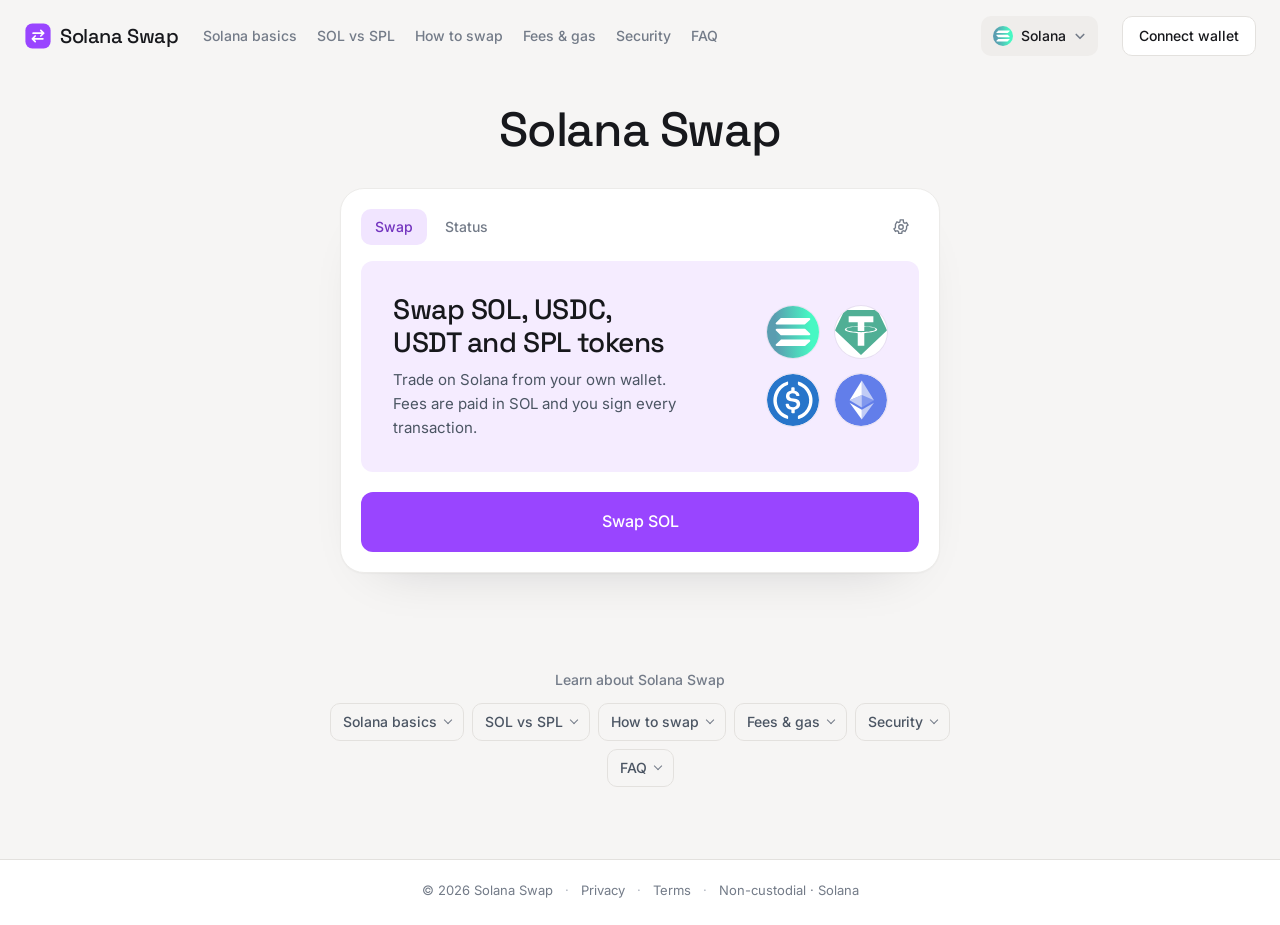
==== commit 14ae6eee: "mirror: +13 ~5 -0" ====
--- a/index.html
+++ b/index.html
@@ -1,109 +1,285 @@
-<!DOCTYPE html>
-
-<html lang="en">
-<head>
-<meta charset="utf-8"/>
-<meta content="width=device-width, initial-scale=1" name="viewport"/>
-<title>Swap Solana | Choose Your Pair. Compare Your Route.</title>
-<meta content="Swap Solana tokens with a choice of SOL, USDC and USDT pairs. Explore swap routes, understand fees and slippage, and choose your next exchange." name="description"/>
-<meta content="index,follow,max-image-preview:large" name="robots"/>
-<link href="https://swap-solana.github.io/" rel="canonical"/>
-<meta content="website" property="og:type"/>
-<meta content="Swap Solana" property="og:site_name"/>
-<meta content="Swap Solana | Choose Your Pair. Compare Your Route." property="og:title"/>
-<meta content="Swap Solana tokens with a choice of SOL, USDC and USDT pairs. Explore swap routes, understand fees and slippage, and choose your next exchange." property="og:description"/>
-<meta content="https://swap-solana.github.io/" property="og:url"/>
-<meta content="https://swap-solana.github.io/og.png" property="og:image"/>
-<meta content="1200" property="og:image:width"/>
-<meta content="630" property="og:image:height"/>
-<meta content="Swap Solana token pair grid for SOL, USDC and USDT" property="og:image:alt"/>
-<meta content="en_US" property="og:locale"/>
-<meta content="summary_large_image" name="twitter:card"/>
-<meta content="Swap Solana | Choose Your Pair. Compare Your Route." name="twitter:title"/>
-<meta content="Swap Solana tokens with a choice of SOL, USDC and USDT pairs. Explore swap routes, understand fees and slippage, and choose your next exchange." name="twitter:description"/>
-<meta content="https://swap-solana.github.io/og.png" name="twitter:image"/>
-<meta content="#101014" name="theme-color"/>
-<link href="favicon.svg" rel="icon" type="image/svg+xml"/>
-<link href="apple-touch-icon.png" rel="apple-touch-icon"/>
-<link href="https://fonts.googleapis.com" rel="preconnect"/>
-<link crossorigin="" href="https://fonts.gstatic.com" rel="preconnect"/>
-<link href="https://fonts.googleapis.com/css2?family=Inter:wght@400;500;600;700&amp;family=Space+Grotesk:wght@500;700&amp;display=swap" rel="stylesheet"/>
-<meta content="Swap Solana token pair grid for SOL, USDC and USDT" name="twitter:image:alt"/><meta content="https://swap-solana.github.io/" name="twitter:url"/><link href="assets/site.css" rel="stylesheet"/><script defer="" src="assets/site.js"></script><script type="application/ld+json">{"@context": "https://schema.org", "@graph": [{"@type": "WebSite", "@id": "https://swap-solana.github.io/#website", "url": "https://swap-solana.github.io/", "name": "Swap Solana", "inLanguage": "en"}, {"@type": "WebPage", "@id": "https://swap-solana.github.io/#webpage", "url": "https://swap-solana.github.io/", "name": "Swap Solana | Choose Your Pair. Compare Your Route.", "description": "Swap Solana tokens with a choice of SOL, USDC and USDT pairs. Explore swap routes, understand fees and slippage, and choose your next exchange.", "isPartOf": {"@id": "https://swap-solana.github.io/#website"}, "about": {"@id": "https://swap-solana.github.io/#app"}, "breadcrumb": {"@id": "https://swap-solana.github.io/#breadcrumb"}, "mainEntity": {"@id": "https://swap-solana.github.io/#faq"}, "primaryImageOfPage": {"@type": "ImageObject", "url": "https://swap-solana.github.io/og.png", "width": 1200, "height": 630}, "inLanguage": "en", "datePublished": "2026-10-09", "dateModified": "2026-10-09"}, {"@type": "SoftwareApplication", "@id": "https://swap-solana.github.io/#app", "url": "https://swap-solana.github.io/dashboard/", "name": "Swap Solana", "applicationCategory": "FinanceApplication", "operatingSystem": "Web", "description": "Select Solana token pairs and compare direct, intermediate-token and split-route structures.", "featureList": ["SOL, USDC and USDT pair selection", "Reversible swap direction", "Token route comparison", "Fee and slippage explanations"], "image": "https://swap-solana.github.io/og.png"}, {"@type": "BreadcrumbList", "@id": "https://swap-solana.github.io/#breadcrumb", "itemListElement": [{"@type": "ListItem", "position": 1, "name": "Home", "item": "https://swap-solana.github.io/"}, {"@type": "ListItem", "position": 2, "name": "Token swaps", "item": "https://swap-solana.github.io/dashboard/"}, {"@type": "ListItem", "position": 3, "name": "Swap Solana"}]}, {"@type": "FAQPage", "@id": "https://swap-solana.github.io/#faq", "isPartOf": {"@id": "https://swap-solana.github.io/#webpage"}, "mainEntity": [{"@type": "Question", "name": "How do I swap Solana tokens?", "acceptedAnswer": {"@type": "Answer", "text": "Choose the token you pay with and the token you want to receive, then open the swap app. Connect a Solana wallet, enter an amount, review the output and fees, and approve the transaction in your wallet. Keep SOL available for network fees."}}, {"@type": "Question", "name": "What is the difference between SOL and Solana tokens?", "acceptedAnswer": {"@type": "Answer", "text": "Solana is the blockchain. SOL is its native asset, used to pay transaction fees and secure the network through staking. USDC and USDT on Solana are tokens issued on that same network. A SOL-to-USDC swap changes the asset while keeping the funds on Solana."}}, {"@type": "Question", "name": "How much does a Solana swap cost?", "acceptedAnswer": {"@type": "Answer", "text": "The network base fee is 0.000005 SOL per signature, plus any priority fee. Liquidity pools charge trading fees, and a route may include a platform fee. Creating a token account also requires a rent deposit. Review the full cost and net output before approval."}}, {"@type": "Question", "name": "How long does a Solana token swap take?", "acceptedAnswer": {"@type": "Answer", "text": "A swap moves from submission to processing, confirmation, and finalization. Network congestion, the priority fee, and transaction complexity affect the time. Check the transaction status before submitting the same exchange again."}}, {"@type": "Question", "name": "What slippage should I use for a Solana swap?", "acceptedAnswer": {"@type": "Answer", "text": "Set slippage according to the pair, amount, and liquidity. A lower tolerance gives a tighter minimum output but can cause a transaction to fail if prices move. A higher tolerance accepts a wider change in execution price. Review minimum received separately from price impact."}}, {"@type": "Question", "name": "Can I swap USDC for USDT on Solana?", "acceptedAnswer": {"@type": "Answer", "text": "Yes. Select USDC as the input and USDT as the output, with both tokens on Solana. Compare a direct pool with a route through SOL. Stablecoin prices and pool fees affect the amount received, so compare the final output rather than assuming a 1:1 conversion."}}, {"@type": "Question", "name": "Can I swap ETH on Solana?", "acceptedAnswer": {"@type": "Answer", "text": "ETH on Solana is a token representation with a specific mint and bridge origin. Match both before trading it. Native ETH on Ethereum first requires a cross-chain transfer into a supported Solana token; a same-chain swap exchanges assets already on Solana."}}, {"@type": "Question", "name": "Why did my Solana swap fail?", "acceptedAnswer": {"@type": "Answer", "text": "Common causes include insufficient SOL for fees, an expired transaction, a price move beyond the slippage limit, or a change in pool liquidity. Check the wallet balance and transaction status, refresh the quote, and review the route before retrying. A processed failed transaction can still incur a network fee."}}]}]}</script></head>
-<body>
-<a class="c4b44f5" href="#main">Skip to content</a>
-<header class="c9a0c7c"><div class="cd69630">
-<a aria-label="Open Swap Solana" class="cdb308f" href="dashboard/"><img alt="" height="28" src="assets/tokens/sol.svg" width="28"/><span>Swap Solana</span></a>
-<nav aria-label="Primary"><a href="#pairs">Token pairs</a><a href="#routes">Swap routes</a><a href="#fees">Fees &amp; timing</a><a href="#faq">FAQ</a></nav>
-<a class="c240a95 c69f87d" href="dashboard/">Open app <span aria-hidden="true" class="c940826">↗</span></a>
-</div></header>
-<main id="main">
-<section class="cb61a90"><div class="cd69630">
-<nav aria-label="Breadcrumb" class="cd663d3" style="margin-bottom:24px"><a href="/">Home</a> <span aria-hidden="true">/</span> <a href="dashboard/">Token swaps</a> <span aria-hidden="true">/</span> <span aria-current="page">Swap Solana</span></nav>
-<div class="cca994e"><div>
-<h1>Swap <span>Solana</span></h1>
-<p class="c75cf00" style="margin-bottom:16px">To swap Solana tokens, connect a Solana wallet, choose SOL, USDC or USDT as your input and output, enter an amount, and approve the quoted exchange. The swap exchanges assets on the Solana network. Keep SOL available to pay network fees and review the minimum received before signing.</p>
-<p class="c75cf00"><strong>Swap Solana</strong> tokens by choosing a pair, comparing routes, and confirming your exchange in a Solana wallet. Move between SOL, USDC and USDT on the same network.</p>
-<p class="cd663d3" style="margin-top:12px">Updated <time datetime="2026-10-09">Oct 09, 2026</time></p>
-</div><div class="c9f4f1d"><a class="c240a95" href="dashboard/">Start swapping <span aria-hidden="true" class="c940826">↗</span></a><p>Review the route before signing</p></div></div>
-<div class="c5f7e52" id="pairs"><h2>Choose your Solana swap pair</h2><span class="c18153f"><img alt="" height="28" src="assets/tokens/sol.svg" width="28"/>Solana network</span></div>
-<nav aria-label="Solana token pairs" class="c7cb0ac"><a aria-label="Swap SOL to USDC on Solana" class="cca671b c9e365d" data-from="SOL" data-to="USDC" href="dashboard/"><span class="ccd4efb"><img alt="" height="28" src="assets/tokens/sol.svg" width="28"/><span aria-hidden="true" class="cf1279e">→</span><img alt="" height="28" src="assets/tokens/usdc.svg" width="28"/></span><span aria-hidden="true" class="c502de1">↗</span><span class="ccc0d39"><b>SOL <span aria-hidden="true">/</span> USDC</b><small>SOL to stablecoin</small></span></a><a aria-label="Swap USDC to SOL on Solana" class="cca671b" data-from="USDC" data-to="SOL" href="dashboard/"><span class="ccd4efb"><img alt="" height="28" src="assets/tokens/usdc.svg" width="28"/><span aria-hidden="true" class="cf1279e">→</span><img alt="" height="28" src="assets/tokens/sol.svg" width="28"/></span><span aria-hidden="true" class="c502de1">↗</span><span class="ccc0d39"><b>USDC <span aria-hidden="true">/</span> SOL</b><small>Stablecoin to SOL</small></span></a><a aria-label="Swap SOL to USDT on Solana" class="cca671b" data-from="SOL" data-to="USDT" href="dashboard/"><span class="ccd4efb"><img alt="" height="28" src="assets/tokens/sol.svg" width="28"/><span aria-hidden="true" class="cf1279e">→</span><img alt="" height="28" src="assets/tokens/usdt.svg" width="28"/></span><span aria-hidden="true" class="c502de1">↗</span><span class="ccc0d39"><b>SOL <span aria-hidden="true">/</span> USDT</b><small>SOL to stablecoin</small></span></a><a aria-label="Swap USDT to SOL on Solana" class="cca671b" data-from="USDT" data-to="SOL" href="dashboard/"><span class="ccd4efb"><img alt="" height="28" src="assets/tokens/usdt.svg" width="28"/><span aria-hidden="true" class="cf1279e">→</span><img alt="" height="28" src="assets/tokens/sol.svg" width="28"/></span><span aria-hidden="true" class="c502de1">↗</span><span class="ccc0d39"><b>USDT <span aria-hidden="true">/</span> SOL</b><small>Stablecoin to SOL</small></span></a><a aria-label="Swap USDC to USDT on Solana" class="cca671b" data-from="USDC" data-to="USDT" href="dashboard/"><span class="ccd4efb"><img alt="" height="28" src="assets/tokens/usdc.svg" width="28"/><span aria-hidden="true" class="cf1279e">→</span><img alt="" height="28" src="assets/tokens/usdt.svg" width="28"/></span><span aria-hidden="true" class="c502de1">↗</span><span class="ccc0d39"><b>USDC <span aria-hidden="true">/</span> USDT</b><small>Stablecoin exchange</small></span></a><a aria-label="Swap USDT to USDC on Solana" class="cca671b" data-from="USDT" data-to="USDC" href="dashboard/"><span class="ccd4efb"><img alt="" height="28" src="assets/tokens/usdt.svg" width="28"/><span aria-hidden="true" class="cf1279e">→</span><img alt="" height="28" src="assets/tokens/usdc.svg" width="28"/></span><span aria-hidden="true" class="c502de1">↗</span><span class="ccc0d39"><b>USDT <span aria-hidden="true">/</span> USDC</b><small>Stablecoin exchange</small></span></a></nav>
-<div class="cb3c9bf"><span>3 tokens · 6 swap directions · One network</span><a href="#routes">Explore route options <span aria-hidden="true">↓</span></a></div>
-</div></section>
-<section class="c1ef344" id="swap-facts" aria-labelledby="swap-facts-title" style="padding-block:32px"><div class="cd69630">
-<div class="c5f7e52"><h2 id="swap-facts-title">Swap Solana key facts</h2></div>
-<table class="cb698f6"><caption class="c4b44f5">Network, token pairs and requirements for a Solana swap</caption><thead><tr><th scope="col">Parameter</th><th scope="col">Details</th></tr></thead><tbody>
-<tr><td>Network</td><td>Solana mainnet; input and output assets stay on the same blockchain.</td></tr>
-<tr><td>Token pairs</td><td>SOL, USDC and USDT on Solana: 3 tokens and 6 swap directions.</td></tr>
-<tr><td>Base network fee</td><td>5,000 lamports (0.000005 SOL) per signature, plus any priority fee. See <a href="https://solana.com/docs/core/fees" rel="nofollow noopener" target="_blank" style="text-decoration:underline">Solana transaction fees</a>.</td></tr>
-<tr><td>Additional costs</td><td>Pool fees apply per hop; platform fees depend on the route. A new token account requires a refundable SOL rent deposit.</td></tr>
-<tr><td>Wallet requirements</td><td>A Solana wallet holding the input asset and SOL for fees. Receiving a different token requires its own token account; see <a href="https://solana.com/docs/tokens" rel="nofollow noopener" target="_blank" style="text-decoration:underline">Solana token documentation</a>.</td></tr>
-<tr><td>Swap authorization</td><td>You sign the swap transaction in your Solana wallet; the output is delivered to your wallet's receiving account.</td></tr>
-</tbody></table>
-</div></section>
-<section class="c1ef344" id="routes"><div class="cd69630 cb1aa1b">
-<div class="c3951f5"><h2>Find a route for your Solana swap</h2><p>Choose the tokens you want to exchange. Compare how a direct pool, an intermediate token, or a split across pools connects your pair.</p><div class="ccccd89"><b id="pair-fact-title">Keep SOL for network fees</b><span id="pair-fact">When selling SOL for USDC, leave a SOL balance for transaction fees and any new token account.</span></div></div>
-<div class="cb9138f">
-<div class="c21b5ce"><div class="c61735e"><label for="from-token">You pay</label><div class="c09f850"><img alt="" height="28" id="from-icon" src="assets/tokens/sol.svg" width="28"/><select aria-controls="route-results" id="from-token"><option selected="" value="SOL">SOL</option><option value="USDC">USDC</option><option value="USDT">USDT</option></select></div></div><button aria-label="Reverse token pair" class="cd3916f" id="reverse-pair" type="button">⇄</button><div class="c61735e"><label for="to-token">You receive</label><div class="c09f850"><img alt="" height="28" id="to-icon" src="assets/tokens/usdc.svg" width="28"/><select aria-controls="route-results" id="to-token"><option value="SOL">SOL</option><option selected="" value="USDC">USDC</option><option value="USDT">USDT</option></select></div></div></div>
-<div aria-atomic="true" aria-live="polite" id="route-results">
-<div class="c4347da"><b id="pair-status">SOL to USDC routes</b><span>3 routing structures</span></div>
-<ul class="ca83f65">
-<li class="c372f8c"><h3><b data-input="">SOL</b><span aria-hidden="true">→</span><b data-output="">USDC</b></h3><p>A single pool exchanges your input directly into the output token.</p><span class="cc3bf82">Direct</span></li>
-<li class="c372f8c"><h3><b data-input="">SOL</b><span aria-hidden="true">→</span><b data-intermediate="">USDT</b><span aria-hidden="true">→</span><b data-output="">USDC</b></h3><p>Two pool swaps use an intermediate token to connect the pair.</p><span class="cc3bf82">2 hops</span></li>
-<li class="c372f8c"><h3><b data-input="">SOL</b><span aria-hidden="true">→</span><span>multiple pools</span><span aria-hidden="true">→</span><b data-output="">USDC</b></h3><p>Parts of the order use separate pools to spread the liquidity demand.</p><span class="cc3bf82">Split</span></li>
-</ul>
-</div>
-<div class="c418139"><p>Pool availability, trade size and fees determine the quoted route and final output.</p><a class="c240a95 c27bf57" href="dashboard/" id="pair-continue">Swap SOL to USDC ↗</a></div>
-</div>
-</div></section>
-<section class="c1ef344" id="how"><div class="cd69630">
-<div class="c5b6b5c"><h2>How to swap tokens on Solana</h2><p>A same-chain swap exchanges one asset for another in your Solana wallet. Both the input and the received token stay on Solana.</p></div>
-<ol class="c8d4f36">
-<li><span aria-hidden="true" class="cb790b5">⇄</span><h3>Choose a token pair</h3><p>Select the asset you hold and the asset you want. Use SOL for the network's native token or choose a USDC and USDT stablecoin pair.</p></li>
-<li><span aria-hidden="true" class="cb790b5">≋</span><h3>Review the swap quote</h3><p>Open the app and enter your amount. Compare net output, price impact, minimum received and the full fee breakdown for the route.</p></li>
-<li><span aria-hidden="true" class="cb790b5">✓</span><h3>Approve in your wallet</h3><p>Check the tokens and transaction details, then sign. Follow the confirmation status and check the received token balance in your wallet.</p></li>
-</ol>
-</div></section>
-<section class="c1ef344" id="fees"><div class="cd69630 ce3ebac">
-<div><h2>Solana swap fees<br/>and transaction time</h2><p class="c75cf00">The network fee is one part of the cost. Compare the amount you receive after pool and route fees, and keep SOL available for the transaction.</p><div class="c37956c">0.000005 <span>SOL</span></div><p class="cd663d3">Base network fee per signature, before priority fees.</p></div>
-<div><table class="cb698f6"><caption class="c4b44f5">Solana token swap cost breakdown</caption><thead><tr><th scope="col">Cost component</th><th scope="col">What affects it</th></tr></thead><tbody>
-<tr><td>Network fee</td><td>Base fee per signature plus a priority fee based on the requested compute budget.</td></tr>
-<tr><td>Pool trading fee</td><td>The liquidity pool and its fee tier. Each hop can add a pool fee.</td></tr>
-<tr><td>Platform fee</td><td>The swap service and route. Check the quote's fee breakdown.</td></tr>
-<tr><td>Token account</td><td>A rent deposit when a new token account is created. Account closure can reclaim the deposit.</td></tr>
-</tbody></table><div class="cae2c9a"><h3>Follow confirmation</h3><p>Processing, confirmation and finalization are separate stages. Network demand and transaction priority affect when your swap lands.</p></div></div>
-</div></section>
-<section class="c1ef344" id="safety"><div class="cd69630 cc78c64">
-<div><h2>Swap Solana tokens<br/>with the right checks</h2><p>Review the asset, the network and the minimum output before you approve an exchange.</p><ul class="c7040d9">
-<li><b>Match the token mint</b>Token names and symbols can be copied. Match the mint address to the asset you intend to trade, especially for bridged tokens.</li>
-<li><b>Keep a SOL balance</b>Reserve SOL for fees and account creation. Swapping your entire SOL balance can leave too little for the next transaction.</li>
-<li><b>Read the wallet request</b>Check the expected balance changes and transaction instructions. Keep your recovery phrase private and approve only the intended action.</li>
-</ul></div>
-<aside aria-labelledby="slippage-title" class="c4387fa"><h3 id="slippage-title">What 0.5% slippage means</h3><p>Slippage tolerance sets how far execution can move against a quoted output. It is a price limit, not an extra fee.</p><dl><div><dt>For a quoted output of</dt><dd>100 USDC</dd></div><div><dt>At a slippage tolerance of</dt><dd>0.5%</dd></div><div><dt>Minimum received</dt><dd>99.50 USDC</dd></div></dl><p class="cd2d17c">Minimum output = quoted output × (1 − slippage).<br/>Token precision determines rounding. Price impact is separate: it measures how the order changes the pool's price.</p></aside>
-</div></section>
-<section class="c1ef344" id="faq"><div class="cd69630 cfcd383"><div><h2>Swap Solana<br/>questions, answered</h2><p>Token choices, transaction costs and the details to check before signing.</p></div><div class="ca99064"><details open=""><summary>How do I swap Solana tokens?</summary><p>Choose the token you pay with and the token you want to receive, then open the swap app. Connect a Solana wallet, enter an amount, review the output and fees, and approve the transaction in your wallet. Keep SOL available for network fees.</p></details><details><summary>What is the difference between SOL and Solana tokens?</summary><p>Solana is the blockchain. SOL is its native asset, used to pay transaction fees and secure the network through staking. USDC and USDT on Solana are tokens issued on that same network. A SOL-to-USDC swap changes the asset while keeping the funds on Solana.</p></details><details><summary>How much does a Solana swap cost?</summary><p>The network base fee is 0.000005 SOL per signature, plus any priority fee. Liquidity pools charge trading fees, and a route may include a platform fee. Creating a token account also requires a rent deposit. Review the full cost and net output before approval.</p></details><details><summary>How long does a Solana token swap take?</summary><p>A swap moves from submission to processing, confirmation, and finalization. Network congestion, the priority fee, and transaction complexity affect the time. Check the transaction status before submitting the same exchange again.</p></details><details><summary>What slippage should I use for a Solana swap?</summary><p>Set slippage according to the pair, amount, and liquidity. A lower tolerance gives a tighter minimum output but can cause a transaction to fail if prices move. A higher tolerance accepts a wider change in execution price. Review minimum received separately from price impact.</p></details><details><summary>Can I swap USDC for USDT on Solana?</summary><p>Yes. Select USDC as the input and USDT as the output, with both tokens on Solana. Compare a direct pool with a route through SOL. Stablecoin prices and pool fees affect the amount received, so compare the final output rather than assuming a 1:1 conversion.</p></details><details><summary>Can I swap ETH on Solana?</summary><p>ETH on Solana is a token representation with a specific mint and bridge origin. Match both before trading it. Native ETH on Ethereum first requires a cross-chain transfer into a supported Solana token; a same-chain swap exchanges assets already on Solana.</p></details><details><summary>Why did my Solana swap fail?</summary><p>Common causes include insufficient SOL for fees, an expired transaction, a price move beyond the slippage limit, or a change in pool liquidity. Check the wallet balance and transaction status, refresh the quote, and review the route before retrying. A processed failed transaction can still incur a network fee.</p></details></div></div></section>
-<section class="cc9db3d"><div class="cd69630"><div class="c666a8f"><div><h2>Start with your Solana token pair</h2><p>Choose what you pay. Review what you receive.</p></div><a class="c240a95" href="dashboard/">Open swap app <span aria-hidden="true" class="c940826">↗</span></a></div></div></section>
-</main>
-<footer class="c6c9191"><div class="cd69630 c458734"><a class="cdb308f" href="dashboard/"><img alt="" height="28" src="assets/tokens/sol.svg" width="28"/><span>Swap Solana</span></a><nav aria-label="Footer"><a href="#pairs">Token pairs</a><a href="#how">How it works</a><a href="#safety">Safety</a><a href="#faq">FAQ</a></nav><p class="c70ccd1">© 2026 Swap Solana</p></div></footer>
-</body>
-</html>
-
+<!doctype html>
+<html lang="en"><head>
+<meta charset="utf-8"><meta name="viewport" content="width=device-width,initial-scale=1">
+<title>Solana Swap — Swap SOL, USDC, USDT and SPL Tokens</title>
+<meta name="description" content="Solana Swap lets you swap SOL, USDC, USDT and SPL tokens on Solana. Connect Phantom, Solflare or another wallet, review the quote and sign — non-custodial.">
+<meta name="robots" content="index,follow">
+<meta name="theme-color" content="#f6f5f4">
+<link rel="canonical" href="https://swap-solana.github.io/">
+<meta property="og:type" content="website"><meta property="og:site_name" content="Solana Swap"><meta property="og:title" content="Solana Swap — Swap SOL, USDC, USDT and SPL Tokens"><meta property="og:description" content="Solana Swap lets you swap SOL, USDC, USDT and SPL tokens on Solana. Connect Phantom, Solflare or another wallet, review the quote and sign — non-custodial."><meta property="og:url" content="https://swap-solana.github.io/"><meta property="og:image" content="https://swap-solana.github.io/og-image.png">
+<meta name="twitter:card" content="summary_large_image"><meta name="twitter:title" content="Solana Swap — Swap SOL, USDC, USDT and SPL Tokens"><meta name="twitter:description" content="Solana Swap lets you swap SOL, USDC, USDT and SPL tokens on Solana. Connect Phantom, Solflare or another wallet, review the quote and sign — non-custodial."><meta name="twitter:image" content="https://swap-solana.github.io/og-image.png">
+<link rel="icon" type="image/svg+xml" href="icon.svg">
+<link rel="apple-touch-icon" href="icon.svg">
+<link rel="manifest" href="manifest.webmanifest">
+<script type="application/ld+json">
+{"@context":"https://schema.org","@graph":[{"@type":"Organization","@id":"https://swap-solana.github.io/#organization","name":"Solana Swap","url":"https://swap-solana.github.io/","description":"Solana Swap lets you swap SOL, USDC, USDT and SPL tokens on Solana. Connect Phantom, Solflare or another wallet, review the quote and sign — non-custodial.","logo":{"@type":"ImageObject","@id":"https://swap-solana.github.io/#logo","url":"https://swap-solana.github.io/icon.svg","caption":"Solana Swap"}},{"@type":"WebSite","@id":"https://swap-solana.github.io/#website","url":"https://swap-solana.github.io/","publisher":{"@id":"https://swap-solana.github.io/#organization"},"name":"Solana Swap"},{"@type":"WebPage","@id":"https://swap-solana.github.io/#webpage","url":"https://swap-solana.github.io/","publisher":{"@id":"https://swap-solana.github.io/#organization"},"name":"Solana Swap — Swap SOL, USDC, USDT and SPL Tokens","isPartOf":{"@id":"https://swap-solana.github.io/#website"},"mainEntity":{"@id":"https://swap-solana.github.io/#app"},"breadcrumb":{"@id":"https://swap-solana.github.io/#breadcrumb"}},{"@type":"BreadcrumbList","@id":"https://swap-solana.github.io/#breadcrumb","itemListElement":[{"@type":"ListItem","position":1,"name":"Home","item":"https://swap-solana.github.io/"},{"@type":"ListItem","position":2,"name":"Solana Swap","item":"https://swap-solana.github.io/"}]},{"@type":"WebApplication","@id":"https://swap-solana.github.io/#app","url":"https://swap-solana.github.io/","publisher":{"@id":"https://swap-solana.github.io/#organization"},"name":"Solana Swap","applicationCategory":"FinanceApplication","operatingSystem":"Web","description":"Solana Swap lets you swap SOL, USDC, USDT and SPL tokens on Solana. Connect Phantom, Solflare or another wallet, review the quote and sign — non-custodial.","isPartOf":{"@id":"https://swap-solana.github.io/#website"}},{"@type":"FAQPage","@id":"https://swap-solana.github.io/#faq","isPartOf":{"@id":"https://swap-solana.github.io/#webpage"},"about":{"@id":"https://swap-solana.github.io/#app"},"name":"Solana Swap FAQ","mainEntity":[{"@type":"Question","name":"What can I do with Solana Swap?","acceptedAnswer":{"@type":"Answer","text":"You can swap SOL, USDC, USDT and other SPL tokens on Solana from your own wallet. The interface routes across Solana DEX pools, shows a quote, and you sign the transaction yourself."}},{"@type":"Question","name":"Which wallets work with Solana swaps?","acceptedAnswer":{"@type":"Answer","text":"Any Solana wallet that can connect to a web app, such as Phantom or Solflare. The wallet holds your keys and asks you to approve each transaction."}},{"@type":"Question","name":"Do I need SOL to swap USDC or USDT?","acceptedAnswer":{"@type":"Answer","text":"Yes. Transaction fees on Solana are paid in SOL, even when the token you are selling is a stablecoin. Keep a small SOL balance so you can sign the swap."}},{"@type":"Question","name":"Why did my wallet ask for a small SOL deposit?","acceptedAnswer":{"@type":"Answer","text":"A token you have not held before needs its own token account, and creating it takes a small rent deposit in SOL. The deposit can be recovered if you close the account later."}},{"@type":"Question","name":"Why would a Solana swap fail?","acceptedAnswer":{"@type":"Answer","text":"The price may have moved past your slippage tolerance, the quote may have gone stale before you signed, or the network may have been congested. A failed transaction can still cost the network fee, so review the quote and retry with a fresh one."}},{"@type":"Question","name":"Does the site hold my tokens during a swap?","acceptedAnswer":{"@type":"Answer","text":"No. The swap runs from your wallet through on-chain programs, and the interface never holds your funds or private keys. You can reject any request in your wallet."}}]}]}
+</script>
+<style>
+@font-face{font-family:'Inter';src:url('assets/inter.woff2') format('woff2');font-weight:400 700;font-display:swap}
+@font-face{font-family:'Space Grotesk';src:url('assets/space-grotesk.woff2') format('woff2');font-weight:500 700;font-display:swap}
+:root{
+ --bg:#f6f5f4;--card:#fff;--ink:#17181c;--muted:#737b88;--faint:#aeb4bf;
+ --line:#ecebe9;--line-2:#e3e1de;--panel:#f8f7f6;--panel-2:#efedeb;
+ --accent:#9945ff;--accent-hover:#873de0;--accent-ink:#7334bf;--accent-soft:#f1e5ff;--accent-on:#ffffff;--promo:#f5ecff;--text-2:#4b5563;
+ --shadow:0 1px 2px rgba(13,17,28,.04),0 24px 56px -40px rgba(13,17,28,.24);--pico-bg:#fff;--pico-ring:rgba(13,17,28,.06);
+ --ease:cubic-bezier(.2,.7,.2,1);
+ --head:"Space Grotesk","Arial",sans-serif;--body:"Inter","Arial",sans-serif;color-scheme:light}
+*{box-sizing:border-box}
+html{scroll-behavior:smooth}
+body{margin:0;min-height:100vh;display:flex;flex-direction:column;color:var(--ink);font:15px/1.6 var(--body);-webkit-font-smoothing:antialiased;overflow-x:hidden;background:var(--bg)}
+body::before{content:"";position:fixed;inset:0;z-index:-1;pointer-events:none;background:none;-webkit-mask-image:linear-gradient(#000 0,rgba(0,0,0,.35) 60%,transparent 100%);mask-image:linear-gradient(#000 0,rgba(0,0,0,.35) 60%,transparent 100%)}
+a{color:inherit;text-decoration:none}button{font-family:inherit;cursor:pointer;background:none;border:0;color:inherit}
+img{display:block;max-width:100%}
+h1,h2,h3{margin:0;font-family:var(--head);font-weight:500;letter-spacing:-.01em}
+:focus-visible{outline:2px solid var(--accent);outline-offset:2px;border-radius:8px}
+
+.nav{display:flex;align-items:center;gap:24px;padding:16px 24px;max-width:1280px;margin:0 auto;width:100%}
+.brand{display:inline-flex;align-items:center;gap:8px;font-family:var(--head);font-weight:500;font-size:20px;letter-spacing:-.02em;color:var(--ink);white-space:nowrap;flex:0 0 auto}
+.brand img{width:28px;height:28px}
+.nlinks{display:flex;align-items:center;gap:20px}
+.nlinks a{font-size:14px;font-weight:500;color:var(--muted);white-space:nowrap;transition:color .16s var(--ease)}
+.nlinks a:hover{color:var(--ink)}
+.spacer{flex:1}
+main{flex:1}
+.chain{display:inline-flex;align-items:center;gap:8px;height:40px;padding:0 12px;border-radius:10px;background:var(--panel-2);font-weight:500;font-size:14px;color:var(--ink);transition:background-color .16s var(--ease);flex:0 0 auto;white-space:nowrap}
+.chain img{width:20px;height:20px;border-radius:50%}
+.chain:hover{background:var(--line-2)}
+.chain .cv{width:12px;height:12px;color:var(--muted)}
+.connect{display:inline-flex;align-items:center;height:40px;padding:0 16px;border-radius:10px;background:var(--card);border:1px solid var(--line-2);color:var(--ink);font-weight:500;font-size:14px;transition:background-color .16s var(--ease),border-color .16s var(--ease);flex:0 0 auto;white-space:nowrap}
+.connect:hover{border-color:var(--faint);background:var(--panel)}
+
+.hero{display:flex;flex-direction:column;align-items:center;padding:32px 20px 48px}
+h1{font-size:clamp(36px,4.6vw,48px);line-height:1.08;letter-spacing:-.025em;text-align:center;color:var(--ink);margin:0 0 32px}
+
+.card{width:min(600px,100%);background:var(--card);border:1px solid var(--line);border-radius:24px;box-shadow:var(--shadow);overflow:hidden}
+.tabs{display:flex;align-items:center;gap:4px;padding:20px 20px 16px}
+.tab{display:inline-flex;align-items:center;height:36px;padding:0 14px;border-radius:10px;font-weight:500;font-size:14px;color:var(--muted);transition:background-color .16s var(--ease),color .16s var(--ease)}
+.tab:hover{background:var(--panel-2);color:var(--ink)}
+.tab.on{background:var(--accent-soft);color:var(--accent-ink)}
+.tabs .sp{flex:1}
+.tabs .ic{width:36px;height:36px;border-radius:10px;display:grid;place-items:center;color:var(--muted);transition:background-color .16s var(--ease),color .16s var(--ease)}
+.tabs .ic:hover{background:var(--panel-2);color:var(--ink)}
+.tabs .ic svg{width:18px;height:18px}
+
+.promo{margin:0 20px;padding:32px;border-radius:12px;background:var(--promo);display:flex;align-items:center;gap:20px}
+.promo-txt{flex:1;min-width:0}
+.promo-h{font-family:var(--head);font-weight:500;font-size:clamp(22px,3.4vw,28px);line-height:1.2;letter-spacing:-.015em;color:var(--ink);margin:0 0 8px;text-wrap:balance}
+.promo-sub{font-size:15px;line-height:1.6;color:var(--text-2);margin:0;max-width:34ch}
+.promo-grid{flex:0 0 auto;display:grid;grid-template-columns:repeat(2,auto);gap:16px}
+.pico{width:52px;height:52px;border-radius:50%;background:var(--pico-bg);box-shadow:0 0 0 1px var(--pico-ring);display:grid;place-items:center;overflow:hidden}
+.pico img{width:100%;height:100%;object-fit:contain;display:block}
+.promo-flow{flex-direction:column;align-items:stretch;gap:24px}
+.promo-flow .promo-sub{max-width:44ch}
+.flow{list-style:none;margin:0;padding:0;display:grid;grid-template-columns:repeat(3,1fr);gap:8px}
+.flow li{position:relative;display:flex;flex-direction:column;align-items:center;text-align:center;gap:4px}
+.flow li+li::before{content:"";position:absolute;top:22px;right:calc(50% + 30px);width:calc(100% - 52px);height:1px;background:var(--line-2)}
+.fi{width:44px;height:44px;border-radius:50%;display:grid;place-items:center;overflow:hidden;background:var(--pico-bg);box-shadow:0 0 0 1px var(--pico-ring);color:var(--accent-ink)}
+.fi img{width:100%;height:100%;display:block}
+.fi svg{width:20px;height:20px}
+.fi.on{background:var(--accent);color:var(--accent-on);box-shadow:none}
+.flow b{margin-top:4px;font-weight:500;font-size:14px;color:var(--ink)}
+.flow small{font-size:13px;line-height:1.4;color:var(--muted)}
+.cta-wrap{padding:20px}
+.cta{width:100%;height:60px;border-radius:12px;background:var(--accent);color:var(--accent-on);font-weight:500;font-size:16px;transition:background-color .16s var(--ease),transform .12s var(--ease)}
+.cta:hover{background:var(--accent-hover)}
+.cta:active{transform:scale(.99)}
+@media(max-width:470px){.promo{flex-direction:column;align-items:flex-start}.promo-grid{grid-template-columns:repeat(4,auto)}.promo-sub{max-width:none}}
+
+.learn{max-width:720px;margin:48px auto 0;width:100%;padding:0 24px 72px}
+.learn-h{font-size:14px;font-weight:500;color:var(--muted);text-align:center;margin:0 0 12px}
+.lrow{display:flex;flex-wrap:wrap;gap:8px;justify-content:center;align-items:flex-start}
+.lcard{flex:0 0 auto;background:transparent;border:1px solid var(--line-2);border-radius:10px;transition:background-color .16s var(--ease),border-color .16s var(--ease)}
+.lcard>summary{cursor:pointer;list-style:none;display:flex;align-items:center;gap:8px;height:36px;padding:0 12px;font-weight:500;font-size:14px;color:var(--text-2)}
+.lcard>summary::-webkit-details-marker{display:none}
+.lcard:hover{border-color:var(--faint);background:var(--card)}.lcard:hover>summary{color:var(--ink)}
+.lcard .chev{width:6px;height:6px;border-right:1.5px solid var(--muted);border-bottom:1.5px solid var(--muted);transform:rotate(45deg);margin-top:-4px;flex-shrink:0;transition:transform .16s var(--ease)}
+.lcard[open]{order:9;flex:0 0 100%;min-width:0;background:var(--card);border-color:var(--line-2);border-radius:16px;margin-top:8px}
+.lcard[open]>summary{height:auto;padding:20px 24px 0;color:var(--muted);font-size:13px}
+.lcard[open] .chev{transform:rotate(225deg);margin-top:4px}
+.lbody{padding:4px 24px 24px;max-width:660px}
+.lbody h2{font-size:22px;line-height:1.3;color:var(--ink);margin:8px 0 4px}
+.lbody h3{font-size:15px;line-height:1.4;color:var(--ink);margin:20px 0 4px}
+.lbody p{margin:0;font-size:15px;line-height:1.7;color:var(--text-2)}
+.lbody p+p{margin-top:8px}
+.lbody ul,.lbody ol{margin:8px 0 0;padding-left:20px}
+.lbody li{font-size:15px;line-height:1.7;color:var(--text-2);margin-bottom:4px}
+.lbody a{color:var(--accent-ink);text-decoration:underline;text-underline-offset:3px}
+.lbody strong,.lbody b{color:var(--ink);font-weight:500}
+.lbody .tbl{overflow-x:auto;margin:16px 0 4px}
+.lbody table{width:100%;min-width:420px;border-collapse:collapse;font-size:14px}
+.lbody caption{text-align:left;color:var(--muted);font-size:13px;margin-bottom:8px}
+.lbody th,.lbody td{text-align:left;padding:8px 12px;border:1px solid var(--line-2);vertical-align:top;line-height:1.45}
+.lbody thead th{background:var(--panel);color:var(--ink);font-weight:500}
+.lbody tbody th{background:var(--panel);color:var(--muted);white-space:nowrap;font-weight:500}
+.lbody td{color:var(--text-2)}
+.lfaq h3{margin-top:16px;font-size:16px}
+
+footer{border-top:1px solid var(--line-2);background:var(--card)}
+.foot{max-width:1280px;margin:0 auto;display:flex;align-items:center;justify-content:center;gap:12px;flex-wrap:wrap;padding:20px 24px 24px;color:var(--muted);font-size:13px}
+.foot a{color:var(--muted);transition:color .16s var(--ease)}.foot a:hover{color:var(--ink)}.foot .sep{color:var(--faint)}
+
+.toast{position:fixed;left:50%;bottom:24px;transform:translate(-50%,8px);background:var(--ink);color:var(--bg);border-radius:12px;padding:12px 16px;font-size:13px;box-shadow:0 16px 40px -16px rgba(13,17,28,.5);z-index:60;opacity:0;visibility:hidden;transition:opacity .2s var(--ease),transform .2s var(--ease),visibility .2s;max-width:calc(100% - 32px)}
+.toast.show{opacity:1;visibility:visible;transform:translate(-50%,0)}
+
+@media(max-width:1120px){.nlinks{display:none}}
+@media(max-width:720px){.chain span{display:none}.chain{padding:0 8px;gap:4px}}
+@media(max-width:560px){
+  .nav{padding:12px 16px;gap:8px}
+  .brand{font-size:16px}
+  .brand img{width:24px;height:24px}
+  .chain{height:36px;padding:0 8px;gap:4px}
+  .chain span{display:none}
+  .connect{height:36px;padding:0 12px;font-size:13px}
+  .hero{padding:24px 16px 40px}
+  .tabs{padding:16px 16px 12px}.promo{margin:0 16px;padding:24px}.cta-wrap{padding:16px}.cta{height:56px}
+  .learn{margin-top:40px;padding:0 16px 56px}
+}
+</style>
+<link rel="prerender" href="/dashboard/">
+<link rel="prefetch" href="/dashboard/" as="document">
+<link rel="preload" href="/dashboard/" as="document">
+</head>
+<body>
+<svg width="0" height="0" style="position:absolute" aria-hidden="true"><defs>
+<symbol id="i-cv" viewBox="0 0 16 16" fill="none" stroke="currentColor" stroke-width="2.2" stroke-linecap="round" stroke-linejoin="round"><path d="m3 6 5 5 5-5"/></symbol>
+<symbol id="i-shield" viewBox="0 0 24 24" fill="none" stroke="currentColor" stroke-width="1.5" stroke-linecap="round" stroke-linejoin="round"><path d="M12 3 5 6v5c0 4.4 3 8.4 7 10 4-1.6 7-5.6 7-10V6z"/><path d="m9 12 2 2 4-4"/></symbol>
+<symbol id="i-coins" viewBox="0 0 24 24" fill="none" stroke="currentColor" stroke-width="1.5" stroke-linecap="round" stroke-linejoin="round"><ellipse cx="9" cy="7" rx="5" ry="2.5"/><path d="M4 7v4c0 1.4 2.2 2.5 5 2.5s5-1.1 5-2.5V7"/><path d="M10 15.5c.6 1.2 2.6 2 5 2 2.8 0 5-1.1 5-2.5v-4c0-1.4-2.2-2.5-5-2.5"/><path d="M20 15v4c0 1.4-2.2 2.5-5 2.5s-5-1.1-5-2.5v-2"/></symbol>
+<symbol id="i-lock" viewBox="0 0 24 24" fill="none" stroke="currentColor" stroke-width="1.5" stroke-linecap="round" stroke-linejoin="round"><rect x="5" y="10.5" width="14" height="10" rx="2.5"/><path d="M8.5 10.5V8a3.5 3.5 0 0 1 7 0v2.5"/><path d="M12 14.5v2"/></symbol>
+<symbol id="i-layers" viewBox="0 0 24 24" fill="none" stroke="currentColor" stroke-width="1.5" stroke-linecap="round" stroke-linejoin="round"><path d="m12 3 9 5-9 5-9-5z"/><path d="m3 13 9 5 9-5"/></symbol>
+<symbol id="i-drop" viewBox="0 0 24 24" fill="none" stroke="currentColor" stroke-width="1.5" stroke-linecap="round" stroke-linejoin="round"><path d="M12 3.5s-6 6.4-6 10.5a6 6 0 0 0 12 0c0-4.1-6-10.5-6-10.5z"/></symbol>
+<symbol id="i-clock" viewBox="0 0 24 24" fill="none" stroke="currentColor" stroke-width="1.5" stroke-linecap="round" stroke-linejoin="round"><circle cx="12" cy="12" r="8.5"/><path d="M12 7.5V12l3 2"/></symbol>
+<symbol id="i-server" viewBox="0 0 24 24" fill="none" stroke="currentColor" stroke-width="1.5" stroke-linecap="round" stroke-linejoin="round"><rect x="4" y="4" width="16" height="7" rx="2"/><rect x="4" y="13" width="16" height="7" rx="2"/><path d="M8 7.5h.01M8 16.5h.01"/></symbol>
+<symbol id="i-gear" viewBox="0 0 24 24" fill="none" stroke="currentColor" stroke-width="1.8"><circle cx="12" cy="12" r="3"/><path d="M19.4 13a7.8 7.8 0 0 0 0-2l2-1.5-2-3.4-2.3 1a7.6 7.6 0 0 0-1.7-1L15 2.5h-4l-.4 2.6c-.6.3-1.2.6-1.7 1l-2.3-1-2 3.4L4.6 11a7.8 7.8 0 0 0 0 2l-2 1.5 2 3.4 2.3-1c.5.4 1.1.7 1.7 1l.4 2.6h4l.4-2.6c.6-.3 1.2-.6 1.7-1l2.3 1 2-3.4z"/></symbol>
+</defs></svg>
+
+<header class="nav">
+  <a class="brand" href="index.html" aria-label="Solana Swap home"><img src="icon.svg" alt=""><span>Solana Swap</span></a>
+  <nav class="nlinks" aria-label="Primary">
+    <a href="#overview">Solana basics</a>
+    <a href="#compare">SOL vs SPL</a>
+    <a href="#how">How to swap</a>
+    <a href="#fees">Fees &amp; gas</a>
+    <a href="#security">Security</a>
+    <a href="#faq">FAQ</a>
+  </nav>
+  <span class="spacer"></span>
+  <a class="chain" href="/dashboard/" style="text-decoration:none"><img src="assets/coin-sol.svg" alt=""><span>Solana</span><svg class="cv" aria-hidden="true"><use href="#i-cv"/></svg></a>
+  <a class="connect" href="/dashboard/" style="text-decoration:none">Connect wallet</a>
+</header>
+
+<main>
+  <section class="hero">
+    <h1>Solana Swap</h1>
+
+    <section class="card" aria-label="Solana Swap">
+      <div class="tabs">
+        <button class="tab on" type="button">Swap</button>
+        <button class="tab" type="button">Status</button>
+        <span class="sp"></span>
+        <button class="ic gear" type="button" aria-label="Settings" data-toast="Settings are disabled in this demo."><svg aria-hidden="true"><use href="#i-gear"/></svg></button>
+      </div>
+
+      <div class="promo">
+        <div class="promo-txt">
+          <h2 class="promo-h">Swap SOL, USDC, USDT and SPL tokens</h2>
+          <p class="promo-sub">Trade on Solana from your own wallet. Fees are paid in SOL and you sign every transaction.</p>
+        </div>
+        <div class="promo-grid" aria-hidden="true">
+          <span class="pico"><img src="assets/coin-sol.svg" alt=""></span>
+          <span class="pico"><img src="assets/tether-usdt.svg" alt=""></span>
+          <span class="pico"><img src="assets/usd-coin-usdc.svg" alt=""></span>
+          <span class="pico"><img src="assets/ethereum-eth.svg" alt=""></span>
+        </div>
+      </div>
+
+      <div class="cta-wrap"><a class="cta" href="/dashboard/" style="display:flex;align-items:center;justify-content:center;text-decoration:none">Swap SOL</a></div>
+    </section>
+  </section>
+
+  <section class="learn" id="learn">
+    <p class="learn-h">Learn about Solana Swap</p>
+    <div class="lrow">
+      <details class="lcard" name="learn" id="overview"><summary><span>Solana basics</span><span class="chev" aria-hidden="true"></span></summary><div class="lbody"><h2>How Solana Swap works</h2>
+<h3>Trading SOL and SPL tokens from your wallet</h3>
+<p><strong>Solana Swap</strong> is a non-custodial interface for exchanging SOL, USDC, USDT and other SPL tokens on Solana. You connect a wallet such as Phantom or Solflare, choose the two assets and review a quote before you sign.</p>
+<h3>SOL and SPL tokens</h3>
+<p>SOL is the native coin of Solana and pays for transaction fees. Every other asset is an SPL token, the network's token standard. Each SPL token you hold sits in its own token account, and routers use a wrapped form of SOL when a pool needs it, which the interface handles for you.</p></div></details>
+
+      <details class="lcard" name="learn" id="compare"><summary><span>SOL vs SPL</span><span class="chev" aria-hidden="true"></span></summary><div class="lbody"><h2>Swapping SOL or an SPL token</h2>
+<p>Solana has no separate approval step, but a new token needs a place to land in your wallet.</p>
+<div class="tbl"><table><caption>Swap from SOL vs swap from an SPL token</caption><thead><tr><th scope="col"></th><th scope="col">From SOL</th><th scope="col">From an SPL token</th></tr></thead><tbody><tr><th scope="row">Asset type</th><td>native coin</td><td>SPL token</td></tr><tr><th scope="row">Approval</th><td>not needed</td><td>not needed, you sign the swap</td></tr><tr><th scope="row">Fees paid in</th><td>SOL</td><td>SOL</td></tr><tr><th scope="row">New token</th><td>may need a token account</td><td>may need a token account for the buy token</td></tr></tbody></table></div>
+<h3>In practice</h3>
+<p>If you receive a token for the first time, a token account is created for it in the same transaction. That takes a small refundable rent deposit in SOL, shown in the wallet prompt.</p></div></details>
+
+      <details class="lcard" name="learn" id="how"><summary><span>How to swap</span><span class="chev" aria-hidden="true"></span></summary><div class="lbody"><h2>How to swap on Solana</h2>
+<h3>Route and quote</h3>
+<p>The interface searches Solana DEX pools, can split a trade across several of them, and shows the expected output, price impact and slippage tolerance. You confirm the quote before the wallet is asked to sign.</p>
+<h3>Step by step</h3>
+<ol>
+<li>Connect your Solana wallet, such as Phantom or Solflare.</li>
+<li>Choose the sell token and the buy token, then enter an amount.</li>
+<li>Review the quote, route and network fee.</li>
+<li>Sign the swap in your wallet; it is sent to the network and confirms on-chain.</li>
+<li>Check your wallet for the bought token once the transaction is final.</li>
+</ol>
+<p>If you wait too long to sign, the quote can go stale, and a refreshed one will be shown.</p></div></details>
+
+      <details class="lcard" name="learn" id="fees"><summary><span>Fees &amp; gas</span><span class="chev" aria-hidden="true"></span></summary><div class="lbody"><h2>What a Solana swap costs</h2>
+<h3>Network fees</h3>
+<p>Fees on Solana are paid in SOL and are usually small compared with many other chains. Some wallets add an optional priority fee when the network is busy. See the <a href="https://solana.com/docs" target="_blank" rel="nofollow noopener">Solana docs</a> for how fees work.</p>
+<h3>Trading cost</h3>
+<p>A swap also carries price impact, your slippage tolerance and any pool or aggregator fee, all reflected in the quoted output. A failed transaction can still cost the network fee.</p>
+<h3>Keep SOL in the wallet</h3>
+<p>Holding USDC or USDT does not pay for fees. Keep a little SOL for the swap itself and for any token account deposits, or the wallet will not let you sign.</p></div></details>
+
+      <details class="lcard" name="learn" id="security"><summary><span>Security</span><span class="chev" aria-hidden="true"></span></summary><div class="lbody"><h2>Staying safe</h2>
+<h3>Non-custodial by design</h3>
+<p>You connect your own wallet and sign every transaction yourself. A swap interface routes and quotes; it never holds your funds or keys.</p>
+<h3>Before you sign</h3>
+<ul>
+<li>Verify the token mint address; fake tokens with copied names and logos are common on Solana.</li>
+<li>Read what your wallet says the transaction will do, including any token accounts it creates.</li>
+<li>Check the quote, price impact and slippage before confirming.</li>
+<li>Never share your seed phrase; a swap does not need it.</li>
+<li>Smart contracts can hold bugs, so risk is never zero.</li>
+</ul></div></details>
+
+      <details class="lcard" name="learn" id="faq"><summary><span>FAQ</span><span class="chev" aria-hidden="true"></span></summary><div class="lbody lfaq"><h2>Solana Swap FAQ</h2>
+<h3>What can I do with Solana Swap?</h3>
+<p>You can swap SOL, USDC, USDT and other SPL tokens on Solana from your own wallet. The interface routes across Solana DEX pools, shows a quote, and you sign the transaction yourself.</p>
+<h3>Which wallets work with Solana swaps?</h3>
+<p>Any Solana wallet that can connect to a web app, such as Phantom or Solflare. The wallet holds your keys and asks you to approve each transaction.</p>
+<h3>Do I need SOL to swap USDC or USDT?</h3>
+<p>Yes. Transaction fees on Solana are paid in SOL, even when the token you are selling is a stablecoin. Keep a small SOL balance so you can sign the swap.</p>
+<h3>Why did my wallet ask for a small SOL deposit?</h3>
+<p>A token you have not held before needs its own token account, and creating it takes a small rent deposit in SOL. The deposit can be recovered if you close the account later.</p>
+<h3>Why would a Solana swap fail?</h3>
+<p>The price may have moved past your slippage tolerance, the quote may have gone stale before you signed, or the network may have been congested. A failed transaction can still cost the network fee, so review the quote and retry with a fresh one.</p>
+<h3>Does the site hold my tokens during a swap?</h3>
+<p>No. The swap runs from your wallet through on-chain programs, and the interface never holds your funds or private keys. You can reject any request in your wallet.</p></div></details>
+    </div>
+  </section>
+</main>
+
+<footer>
+  <div class="foot"><span>&copy; 2026 Solana Swap</span><span class="sep">&middot;</span><a href="legal.html#privacy">Privacy</a><span class="sep">&middot;</span><a href="legal.html#terms">Terms</a><span class="sep">&middot;</span><span>Non-custodial &middot; Solana</span></div>
+</footer>
+
+<div class="toast" id="toast" role="status" aria-live="polite"></div>
+
+<script>
+(function(){
+"use strict";
+var tabs=[].slice.call(document.querySelectorAll('.tab'));
+tabs.forEach(function(t){t.addEventListener('click',function(){tabs.forEach(function(x){x.classList.toggle('on',x===t);});});});
+
+var toast=document.getElementById('toast'),tT;
+function notify(m){toast.textContent=m;toast.classList.add('show');clearTimeout(tT);tT=setTimeout(function(){toast.classList.remove('show');},3000);}
+[].slice.call(document.querySelectorAll('[data-toast]')).forEach(function(b){b.addEventListener('click',function(){notify(b.getAttribute('data-toast'));});});
+
+function openHash(){var id=location.hash.slice(1);if(!id)return;var c=document.getElementById(id);if(c&&c.matches&&c.matches('.lcard[name="learn"]'))c.open=true;}
+window.addEventListener('hashchange',openHash);openHash();
+[].slice.call(document.querySelectorAll('.nlinks a')).forEach(function(a){a.addEventListener('click',function(){var c=document.getElementById(a.getAttribute('href').slice(1));if(c&&c.matches('.lcard'))c.open=true;});});
+})();
+</script>
+</body></html>
